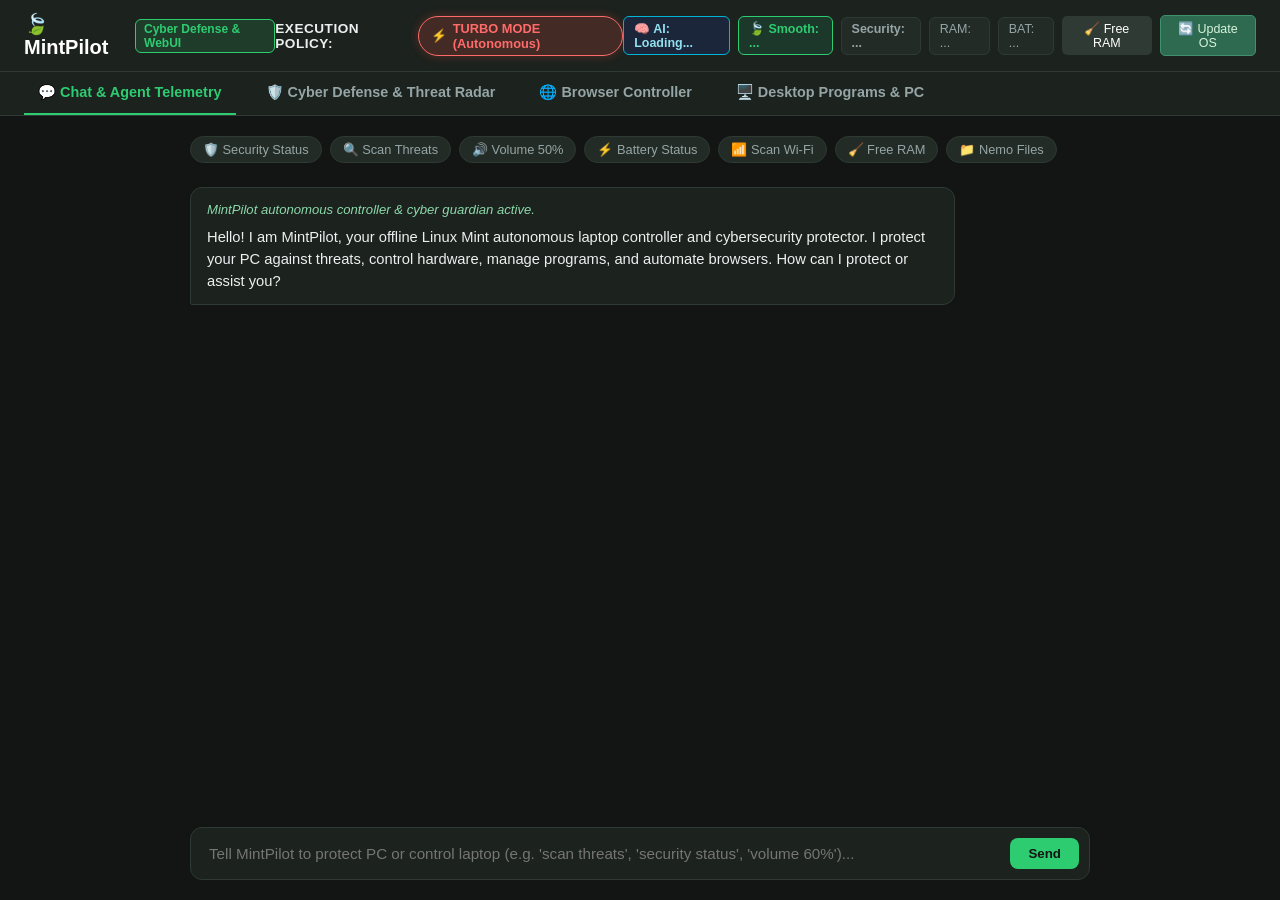
==== agent/webui/static/index.html @ db5b5892 "🤖 Auto-Sync: Antigravity Conversation & Mint Agent OS [2026-10-26 20:52:42]" ====
<!DOCTYPE html>
<html lang="en">
<head>
  <meta charset="UTF-8">
  <meta name="viewport" content="width=device-width, initial-scale=1.0">
  <title>MintPilot — Inbuilt Offline Open WebUI & Cyber Defense</title>
  <style>
    :root {
      --bg: #121513;
      --card-bg: #1c221e;
      --panel-bg: #232b26;
      --accent: #2ecc71;
      --accent-glow: rgba(46, 204, 113, 0.25);
      --danger: #e74c3c;
      --warning: #f39c12;
      --text: #ecf0f1;
      --text-muted: #95a5a6;
      --border: #2e3a33;
    }
    * { box-sizing: border-box; margin: 0; padding: 0; font-family: -apple-system, BlinkMacSystemFont, "Segoe UI", Roboto, Ubuntu, sans-serif; }
    body { background-color: var(--bg); color: var(--text); height: 100vh; display: flex; flex-direction: column; overflow: hidden; }

    /* Header */
    header {
      background: var(--card-bg);
      border-bottom: 1px solid var(--border);
      padding: 12px 24px;
      display: flex;
      justify-content: space-between;
      align-items: center;
      flex-shrink: 0;
    }
    .logo-box { display: flex; align-items: center; gap: 10px; }
    .logo-box h1 { font-size: 1.25rem; font-weight: 700; color: #fff; display: flex; align-items: center; gap: 8px; }
    .logo-badge { background: rgba(46, 204, 113, 0.15); color: var(--accent); padding: 2px 8px; border-radius: 6px; font-size: 0.75rem; border: 1px solid var(--accent); }

    /* Turbo Mode Toggle */
    .mode-toggle-box { display: flex; align-items: center; gap: 12px; }
    .switch-label { font-size: 0.85rem; font-weight: 600; text-transform: uppercase; letter-spacing: 0.5px; }
    .mode-pill {
      display: inline-flex; align-items: center; gap: 6px; padding: 4px 12px; border-radius: 20px;
      font-size: 0.8rem; font-weight: bold; cursor: pointer; transition: all 0.25s ease; user-select: none;
    }
    .mode-pill.turbo { background: rgba(231, 76, 60, 0.2); color: #ff6b6b; border: 1px solid #ff6b6b; box-shadow: 0 0 10px rgba(231, 76, 60, 0.3); }
    .mode-pill.safe { background: rgba(243, 156, 18, 0.2); color: #f1c40f; border: 1px solid #f1c40f; }

    .telemetry-badges { display: flex; gap: 8px; align-items: center; }
    .badge { background: var(--panel-bg); padding: 4px 10px; border-radius: 6px; font-size: 0.78rem; border: 1px solid var(--border); color: var(--text-muted); }
    .badge.security { font-weight: bold; }

    /* Navigation Tabs */
    .tabs-nav {
      background: var(--card-bg);
      border-bottom: 1px solid var(--border);
      display: flex;
      padding: 0 24px;
      gap: 16px;
      flex-shrink: 0;
    }
    .tab-btn {
      background: none; border: none; color: var(--text-muted); padding: 12px 14px;
      font-size: 0.9rem; font-weight: 600; cursor: pointer; border-bottom: 2px solid transparent;
      transition: all 0.2s; display: flex; align-items: center; gap: 6px;
    }
    .tab-btn:hover { color: #fff; }
    .tab-btn.active { color: var(--accent); border-bottom-color: var(--accent); }

    /* Main Content Area */
    main { flex: 1; overflow-y: auto; display: flex; flex-direction: column; position: relative; }
    .tab-pane { display: none; height: 100%; flex-direction: column; padding: 20px 24px; overflow-y: auto; }
    .tab-pane.active { display: flex; }

    /* Chat Tab */
    .chat-container { flex: 1; display: flex; flex-direction: column; max-width: 900px; margin: 0 auto; width: 100%; height: 100%; }
    .chat-history { flex: 1; overflow-y: auto; padding: 12px 0; display: flex; flex-direction: column; gap: 14px; }
    .message { max-width: 85%; padding: 12px 16px; border-radius: 12px; line-height: 1.5; font-size: 0.92rem; }
    .message.user { align-self: flex-end; background: #27ae60; color: #fff; border-bottom-right-radius: 2px; }
    .message.agent { align-self: flex-start; background: var(--card-bg); border: 1px solid var(--border); border-bottom-left-radius: 2px; }
    .message .thought { color: #8cd9aa; font-size: 0.82rem; margin-bottom: 6px; font-style: italic; }
    .message pre { background: rgba(0,0,0,0.3); padding: 8px 12px; border-radius: 6px; overflow-x: auto; margin-top: 8px; font-size: 0.8rem; border: 1px solid var(--border); }
    .meta-tag { font-size: 0.72rem; color: var(--text-muted); margin-top: 6px; display: block; }

    .quick-chips { display: flex; gap: 8px; flex-wrap: wrap; margin-bottom: 12px; }
    .chip { background: var(--panel-bg); border: 1px solid var(--border); color: var(--text-muted); padding: 5px 12px; border-radius: 16px; font-size: 0.8rem; cursor: pointer; transition: all 0.2s; }
    .chip:hover { border-color: var(--accent); color: #fff; background: rgba(46, 204, 113, 0.1); }

    .chat-input-bar { display: flex; gap: 10px; background: var(--card-bg); padding: 10px; border-radius: 12px; border: 1px solid var(--border); margin-top: auto; }
    .chat-input-bar input { flex: 1; background: transparent; border: none; outline: none; color: #fff; font-size: 0.95rem; padding: 4px 8px; }
    .chat-input-bar button { background: var(--accent); color: #121513; border: none; padding: 8px 18px; border-radius: 8px; font-weight: bold; cursor: pointer; transition: 0.2s; }

    /* Security Tab */
    .sec-score-card { background: var(--card-bg); border: 1px solid var(--border); border-radius: 12px; padding: 20px; display: flex; justify-content: space-between; align-items: center; margin-bottom: 20px; }
    .score-circle { width: 90px; height: 90px; border-radius: 50%; border: 6px solid var(--accent); display: flex; flex-direction: column; align-items: center; justify-content: center; font-weight: bold; font-size: 1.4rem; }
    .score-circle.low { border-color: var(--danger); color: var(--danger); }
    .score-circle.mid { border-color: var(--warning); color: var(--warning); }
    .threat-item { background: var(--panel-bg); border: 1px solid var(--border); border-left: 4px solid var(--warning); padding: 12px 16px; border-radius: 6px; margin-bottom: 10px; display: flex; justify-content: space-between; align-items: center; }
    .threat-item.critical { border-left-color: var(--danger); }
    .badge-sev { font-size: 0.72rem; padding: 2px 6px; border-radius: 4px; font-weight: bold; text-transform: uppercase; }
    .badge-sev.high { background: rgba(231, 76, 60, 0.2); color: #e74c3c; }
    .badge-sev.crit { background: rgba(192, 57, 43, 0.3); color: #ff4757; }

    /* Browser & Programs Grid */
    .grid-2 { display: grid; grid-template-columns: 1fr 1fr; gap: 20px; }
    .panel { background: var(--card-bg); border: 1px solid var(--border); border-radius: 12px; padding: 18px; }
    .panel h2 { font-size: 1.05rem; font-weight: 600; margin-bottom: 14px; display: flex; justify-content: space-between; align-items: center; }

    .app-grid { display: grid; grid-template-columns: repeat(auto-fill, minmax(130px, 1fr)); gap: 10px; }
    .app-card { background: var(--panel-bg); border: 1px solid var(--border); padding: 14px 10px; border-radius: 8px; text-align: center; cursor: pointer; transition: 0.2s; }
    .app-card:hover { border-color: var(--accent); transform: translateY(-2px); }
    .app-card .icon { font-size: 1.6rem; margin-bottom: 6px; }
    .app-card .title { font-size: 0.82rem; font-weight: 600; }

    .window-item { background: var(--panel-bg); border: 1px solid var(--border); padding: 10px 14px; border-radius: 8px; display: flex; justify-content: space-between; align-items: center; margin-bottom: 8px; }
    .btn-sm { background: var(--border); color: #fff; border: none; padding: 5px 12px; border-radius: 5px; font-size: 0.78rem; cursor: pointer; }
    .btn-sm:hover { background: var(--accent); color: #000; }
    .btn-danger { background: var(--danger); color: #fff; border: none; padding: 6px 14px; border-radius: 6px; font-size: 0.8rem; font-weight: bold; cursor: pointer; }
    .btn-approve { background: var(--accent); color: #000; border: none; padding: 6px 14px; border-radius: 6px; font-weight: bold; cursor: pointer; }

    /* Permission Modal */
    .modal-overlay { position: fixed; top: 0; left: 0; right: 0; bottom: 0; background: rgba(0,0,0,0.75); display: none; align-items: center; justify-content: center; z-index: 1000; }
    .modal { background: var(--card-bg); border: 2px solid var(--warning); border-radius: 12px; width: 480px; padding: 22px; box-shadow: 0 10px 30px rgba(0,0,0,0.5); }
    .modal h3 { color: var(--warning); font-size: 1.15rem; margin-bottom: 10px; display: flex; align-items: center; gap: 8px; }
    .modal-actions { display: flex; justify-content: flex-end; gap: 12px; margin-top: 18px; }
    .btn-deny { background: var(--danger); color: #fff; border: none; padding: 8px 16px; border-radius: 6px; font-weight: bold; cursor: pointer; }
  </style>
</head>
<body>

  <!-- Top Header -->
  <header>
    <div class="logo-box">
      <h1>🍃 MintPilot <span class="logo-badge">Cyber Defense & WebUI</span></h1>
    </div>

    <!-- Antigravity Turbo Mode Toggle Switch -->
    <div class="mode-toggle-box">
      <span class="switch-label">Execution Policy:</span>
      <div id="modePill" class="mode-pill turbo" onclick="toggleMode()">
        <span id="modeIcon">⚡</span>
        <span id="modeText">TURBO MODE (Autonomous)</span>
      </div>
    </div>

    <!-- Live Telemetry & Security Badges -->
    <div class="telemetry-badges">
      <div class="badge" id="aiModelBadge" style="cursor:pointer; background:#1b263b; border:1px solid #00b4d8; color:#90e0ef; font-weight:600;" onclick="openModelModal()">🧠 AI: Loading...</div>
      <div class="badge" id="smoothnessBadge" style="cursor:pointer; background:#1b382b; border:1px solid #2ecc71; color:#2ecc71; font-weight:600;" onclick="openSmoothnessModal()">🍃 Smooth: ...</div>
      <div class="badge security" id="secScoreBadge">Security: ...</div>
      <div class="badge" id="ramBadge">RAM: ...</div>
      <div class="badge" id="batBadge">BAT: ...</div>
      <button class="btn-sm" onclick="cleanMemory()">🧹 Free RAM</button>
      <button class="btn-sm" style="background:#2d6a4f; color:#d8f3dc; border:1px solid #40916c;" onclick="openUpdateModal()">🔄 Update OS</button>
    </div>
  </header>

  <!-- Navigation Tabs -->
  <nav class="tabs-nav">
    <button class="tab-btn active" onclick="switchTab('chat')">💬 Chat & Agent Telemetry</button>
    <button class="tab-btn" onclick="switchTab('security')">🛡️ Cyber Defense & Threat Radar</button>
    <button class="tab-btn" onclick="switchTab('browser')">🌐 Browser Controller</button>
    <button class="tab-btn" onclick="switchTab('programs')">🖥️ Desktop Programs & PC</button>
  </nav>

  <!-- Main Viewports -->
  <main>
    <!-- TAB 1: Chat & Agent Telemetry -->
    <section id="chatTab" class="tab-pane active">
      <div class="chat-container">
        <!-- Quick Action Chips -->
        <div class="quick-chips">
          <div class="chip" onclick="quickSend('security status')">🛡️ Security Status</div>
          <div class="chip" onclick="quickSend('scan threats')">🔍 Scan Threats</div>
          <div class="chip" onclick="quickSend('volume 50%')">🔊 Volume 50%</div>
          <div class="chip" onclick="quickSend('battery')">⚡ Battery Status</div>
          <div class="chip" onclick="quickSend('scan wifi')">📶 Scan Wi-Fi</div>
          <div class="chip" onclick="quickSend('clean memory')">🧹 Free RAM</div>
          <div class="chip" onclick="quickSend('open nemo')">📁 Nemo Files</div>
        </div>

        <!-- Chat History -->
        <div class="chat-history" id="chatHistory">
          <div class="message agent">
            <div class="thought">MintPilot autonomous controller & cyber guardian active.</div>
            Hello! I am MintPilot, your offline Linux Mint autonomous laptop controller and cybersecurity protector. 
            I protect your PC against threats, control hardware, manage programs, and automate browsers. How can I protect or assist you?
          </div>
        </div>

        <!-- Input Bar -->
        <div class="chat-input-bar">
          <input type="text" id="chatInput" placeholder="Tell MintPilot to protect PC or control laptop (e.g. 'scan threats', 'security status', 'volume 60%')..." onkeydown="if(event.key==='Enter') sendMessage()">
          <button onclick="sendMessage()">Send</button>
        </div>
      </div>
    </section>

    <!-- TAB 2: Cyber Defense & Threat Radar -->
    <section id="securityTab" class="tab-pane">
      <div class="sec-score-card">
        <div>
          <h2 style="font-size:1.3rem; margin-bottom:6px;">🛡️ PC Cybersecurity Posture</h2>
          <p id="secGradeDesc" style="color:#aaa; font-size:0.9rem;">Evaluating real-time system hardening, firewall state, and port exposures...</p>
          <div style="display:flex; gap:10px; margin-top:14px; flex-wrap:wrap;">
            <button class="btn-approve" onclick="runThreatScan()">🔍 Deep Threat Scan</button>
            <button class="btn-sm" style="background:#8e44ad; color:#fff;" onclick="counterThreats()">⚔️ Active Counter-Defense</button>
            <button class="btn-sm" style="background:#2980b9; color:#fff;" onclick="deployDecoys()">🪤 Deploy Canary Decoys</button>
            <button class="btn-sm" style="background:#d35400; color:#fff;" onclick="rollbackSnapshot()">⏮️ Autonomous Rollback</button>
            <button class="btn-danger" onclick="triggerLockdown()">🚨 Emergency PC Lockdown</button>
            <button class="btn-sm" onclick="quickSend('harden firewall')">🔥 Enable Firewall (UFW)</button>
          </div>
        </div>
        <div class="score-circle" id="secScoreCircle">
          <span id="scoreVal">--</span>
          <span style="font-size:0.7rem; color:#aaa;">/100</span>
        </div>
      </div>

      <div class="grid-2">
        <!-- Live Threat Feed -->
        <div class="panel">
          <h2>⚠️ Threat Radar & Detected Anomalies <button class="btn-sm" onclick="loadSecurityData()">🔄</button></h2>
          <div id="threatFeed" style="max-height: 280px; overflow-y: auto;">
            Scanning for network exposures and rogue processes...
          </div>
        </div>

        <!-- Self-Defense & Integrity -->
        <div class="panel">
          <h2>🔒 Agent Self-Defense & Anti-Tamper</h2>
          <div style="background:var(--panel-bg); padding:14px; border-radius:8px; border:1px solid var(--border); font-size:0.85rem; line-height:1.6;">
            <div><strong>Cryptographic Tripwire:</strong> <span style="color:#2ecc71;">✓ SHA-256 Baseline Verified</span></div>
            <div><strong>Protected Targets:</strong> /opt/mint-agent, configs, systemd</div>
            <div><strong>Privilege Esc. Sentry:</strong> Sudoers & Polkit rules protected</div>
            <div><strong>Firewall Status:</strong> <span id="fwStatusText" style="color:#f39c12;">Checking...</span></div>
          </div>
          <div style="margin-top:14px;">
            <h3 style="font-size:0.9rem; margin-bottom:8px;">Defensive Recommendations:</h3>
            <ul id="secRecommendations" style="font-size:0.82rem; color:#ccc; padding-left:18px;">
              <li>Run 'mint-agent --lockdown' to enforce strict inbound drop rules</li>
            </ul>
          </div>
        </div>
      </div>

      <!-- Active Counter-Defense & Self-Countering Safety Circuit Breaker -->
      <div class="grid-2" style="margin-top: 18px;">
        <div class="panel">
          <h2>⚔️ Active Threat Counter-Measures & Honeypots</h2>
          <div style="background:var(--panel-bg); padding:14px; border-radius:8px; border:1px solid var(--border); font-size:0.85rem; line-height:1.6;">
            <div><strong>Socket Disruption:</strong> <span style="color:#2ecc71;">✓ Hostile Sockets Severed (ss -K / TCP RST)</span></div>
            <div><strong>Canary Honeytokens:</strong> <span id="decoyStatusText" style="color:#2ecc71;">Active (3 fake credentials monitored)</span></div>
            <div><strong>Intrusion Reaction:</strong> Auto-lockdown triggered upon unauthorized decoy read</div>
          </div>
        </div>

        <div class="panel">
          <h2>🛑 Safety Circuit Breaker (Agent Self-Countering)</h2>
          <div style="background:var(--panel-bg); padding:14px; border-radius:8px; border:1px solid var(--border); font-size:0.85rem; line-height:1.6;">
            <div><strong>Governor State:</strong> <span id="circuitStateText" style="color:#2ecc71;">✓ NORMAL (GOVERNING)</span></div>
            <div><strong>Runaway Prevention:</strong> Auto-trips if >12 consecutive actions or 4 loop repetitions</div>
            <div><strong>Pre-Action Snapshots:</strong> <span id="snapCountText">0 available</span> for autonomous rollback</div>
          </div>
        </div>
      </div>
    </section>

    <!-- TAB 3: Browser Controller -->
    <section id="browserTab" class="tab-pane">
      <div class="panel" style="margin-bottom: 18px;">
        <h2>🌐 Browser Navigation & Automation</h2>
        <div style="display: flex; gap: 10px; margin-bottom: 14px;">
          <input type="text" id="browserUrlInput" placeholder="Enter URL (e.g. https://linuxmint.com) or search query..." style="flex:1; background: var(--panel-bg); border: 1px solid var(--border); color:#fff; padding: 10px 14px; border-radius: 8px;">
          <button class="btn-approve" onclick="browseUrl()">Navigate / Open</button>
          <button class="btn-sm" onclick="fetchPageContent()">Extract Page Text</button>
        </div>
        <div style="display: flex; gap: 10px;">
          <button class="btn-sm" onclick="quickSend('new tab')">➕ New Tab</button>
          <button class="btn-sm" onclick="quickSend('close tab')">✖ Close Tab</button>
          <button class="btn-sm" onclick="quickSend('scroll down')">⬇ Scroll Down</button>
          <button class="btn-sm" onclick="quickSend('scroll up')">⬆ Scroll Up</button>
        </div>
      </div>
      <div class="panel" style="flex: 1;">
        <h2>📄 Extracted Web Content / Inspector</h2>
        <pre id="browserOutput" style="height: 320px; overflow-y: auto; background: var(--panel-bg); padding: 14px; border-radius: 8px; border: 1px solid var(--border); font-size: 0.85rem;">Ready to navigate. Enter a URL or click 'Extract Page Text'.</pre>
      </div>
    </section>

    <!-- TAB 4: Desktop Programs & PC Access -->
    <section id="programsTab" class="tab-pane">
      <div class="grid-2">
        <div class="panel">
          <h2>🚀 Application Launcher</h2>
          <div class="app-grid">
            <div class="app-card" onclick="quickSend('open nemo')"><div class="icon">📁</div><div class="title">Nemo Files</div></div>
            <div class="app-card" onclick="quickSend('launch terminal')"><div class="icon">💻</div><div class="title">Terminal</div></div>
            <div class="app-card" onclick="quickSend('launch firefox')"><div class="icon">🦊</div><div class="title">Firefox</div></div>
            <div class="app-card" onclick="quickSend('launch libreoffice')"><div class="icon">📝</div><div class="title">LibreOffice</div></div>
            <div class="app-card" onclick="quickSend('launch vlc')"><div class="icon">🎬</div><div class="title">VLC Media</div></div>
            <div class="app-card" onclick="quickSend('launch calculator')"><div class="icon">🔢</div><div class="title">Calculator</div></div>
          </div>
        </div>

        <div class="panel">
          <h2>🪟 Active Desktop Windows <button class="btn-sm" onclick="refreshStatus()">🔄</button></h2>
          <div id="windowsList" style="max-height: 250px; overflow-y: auto;">
            Loading active windows...
          </div>
        </div>
      </div>
    </section>
  </main>

  <!-- Safe Mode Permission Modal -->
  <div class="modal-overlay" id="permModal">
    <div class="modal">
      <h3>⚠️ Safe Mode Permission Required</h3>
      <p style="margin-bottom: 12px; font-size: 0.9rem; color: #ccc;">MintPilot is requesting permission to execute the following sensitive action:</p>
      <pre id="modalActionDetails" style="background: rgba(0,0,0,0.4); padding: 10px; border-radius: 6px; font-size: 0.82rem; margin-bottom: 12px;"></pre>
      <div class="modal-actions">
        <button class="btn-deny" onclick="resolvePermission(false)">✗ Deny</button>
        <button class="btn-approve" onclick="resolvePermission(true)">✓ Approve & Run</button>
      </div>
    </div>
  </div>

  <!-- AI Model Switcher Modal (Offline & Online) -->
  <div class="modal-overlay" id="modelModal" style="display:none;">
    <div class="modal" style="width: 580px; max-height: 85vh; display: flex; flex-direction: column;">
      <h3 style="color:#00b4d8;">🧠 Customize & Switch AI Model</h3>
      <p style="font-size:0.83rem; color:#aaa; margin-bottom:12px;">Choose between offline local SLMs (zero internet, private) or online frontier cloud models.</p>
      
      <div style="display:flex; gap:8px; margin-bottom:12px;">
        <button id="tabOfflineBtn" class="btn-sm" style="background:#0077b6; color:#fff;" onclick="switchModelTab('offline')">🟢 Offline Local SLM</button>
        <button id="tabOnlineBtn" class="btn-sm" style="background:#222; color:#aaa;" onclick="switchModelTab('online')">🌐 Online Cloud LLM</button>
      </div>

      <!-- Offline List -->
      <div id="offlineModelSection" style="flex:1; overflow-y:auto; max-height: 280px; margin-bottom:12px;">
        <div id="offlineModelsList" style="display:flex; flex-direction:column; gap:8px;">
          <!-- Dynamically populated -->
        </div>
        <div style="margin-top:10px; font-size:0.8rem; color:#888;">
          <label>Custom Local GGUF Path:</label>
          <input type="text" id="customGgufInput" placeholder="/home/alpesh/models/my-model.gguf" style="width:100%; background:var(--panel-bg); border:1px solid var(--border); color:#fff; padding:6px; border-radius:6px; margin-top:4px;">
        </div>
      </div>

      <!-- Online List -->
      <div id="onlineModelSection" style="display:none; flex:1; overflow-y:auto; max-height: 280px; margin-bottom:12px;">
        <div id="onlineModelsList" style="display:flex; flex-direction:column; gap:8px;">
          <!-- Dynamically populated -->
        </div>
        <div style="margin-top:10px; font-size:0.8rem; color:#888;">
          <label id="apiKeyLabel">API Key:</label>
          <input type="password" id="apiKeyInput" placeholder="Enter API key for selected provider..." style="width:100%; background:var(--panel-bg); border:1px solid var(--border); color:#fff; padding:6px; border-radius:6px; margin-top:4px;">
        </div>
      </div>

      <div class="modal-actions">
        <button class="btn-sm" style="background:#444;" onclick="closeModelModal()">Cancel</button>
        <button class="btn-approve" onclick="saveModelSelection()">✓ Activate Model</button>
      </div>
    </div>
  </div>

  <!-- OS Upgrade & Updater Modal -->
  <div class="modal-overlay" id="updateModal" style="display:none;">
    <div class="modal" style="width: 520px;">
      <h3 style="color:#2ecc71;">🔄 MintPilot Agent OS Updater</h3>
      <p style="font-size:0.85rem; color:#aaa; margin-bottom:12px;">Check and apply upstream improvements from GitHub to your Linux Mint installation.</p>
      
      <div id="updateStatusBox" style="background:var(--panel-bg); padding:14px; border-radius:8px; border:1px solid var(--border); font-size:0.85rem; line-height:1.6; margin-bottom:14px;">
        Checking for updates...
      </div>

      <div class="modal-actions">
        <button class="btn-sm" style="background:#444;" onclick="closeUpdateModal()">Close</button>
        <button id="applyUpdateBtn" class="btn-approve" style="background:#2ecc71; color:#000;" onclick="performOSUpdate()">🔄 Run In-Place Upgrade</button>
      </div>
    </div>
  </div>

  <!-- Linux Mint Butter-Smooth Performance & Hardware Optimizer Modal -->
  <div class="modal-overlay" id="smoothnessModal" style="display:none;">
    <div class="modal" style="width: 580px; max-height: 85vh; display: flex; flex-direction: column;">
      <h3 style="color:#2ecc71;">🍃 Linux Mint Butter-Smooth Performance Governor</h3>
      <p style="font-size:0.83rem; color:#aaa; margin-bottom:12px;">Enforces 2GB-4GB hardware compliance, kernel swappiness tuning, and low-impact agent scheduling.</p>

      <div id="smoothnessAuditBox" style="background:var(--panel-bg); padding:14px; border-radius:8px; border:1px solid var(--border); font-size:0.85rem; line-height:1.7; overflow-y:auto; flex:1;">
        Auditing Linux Mint hardware metrics and kernel parameters...
      </div>

      <div class="modal-actions" style="margin-top:14px;">
        <button class="btn-sm" style="background:#444;" onclick="closeSmoothnessModal()">Close</button>
        <button class="btn-approve" onclick="applyKernelSmoothness()">⚡ Apply Kernel Smoothness Tuning (swappiness=10)</button>
      </div>
    </div>
  </div>

  <script>
    let currentMode = "turbo";
    let activePendingActionId = null;

    function switchTab(tabId) {
      document.querySelectorAll('.tab-btn').forEach(b => b.classList.remove('active'));
      document.querySelectorAll('.tab-pane').forEach(p => p.classList.remove('active'));
      if(tabId === 'chat') { document.querySelectorAll('.tab-btn')[0].classList.add('active'); document.getElementById('chatTab').classList.add('active'); }
      if(tabId === 'security') { document.querySelectorAll('.tab-btn')[1].classList.add('active'); document.getElementById('securityTab').classList.add('active'); loadSecurityData(); }
      if(tabId === 'browser') { document.querySelectorAll('.tab-btn')[2].classList.add('active'); document.getElementById('browserTab').classList.add('active'); }
      if(tabId === 'programs') { document.querySelectorAll('.tab-btn')[3].classList.add('active'); document.getElementById('programsTab').classList.add('active'); }
    }

    async function toggleMode() {
      const nextMode = currentMode === "turbo" ? "safe" : "turbo";
      const res = await fetch('/api/mode', {
        method: 'POST',
        headers: {'Content-Type': 'application/json'},
        body: JSON.stringify({ mode: nextMode })
      });
      const data = await res.json();
      updateModeUI(data.mode);
    }

    function updateModeUI(mode) {
      currentMode = mode;
      const pill = document.getElementById('modePill');
      const icon = document.getElementById('modeIcon');
      const text = document.getElementById('modeText');

      if (mode === 'turbo') {
        pill.className = 'mode-pill turbo';
        icon.innerText = '⚡';
        text.innerText = 'TURBO MODE (Autonomous)';
      } else {
        pill.className = 'mode-pill safe';
        icon.innerText = '🛡️';
        text.innerText = 'SAFE MODE (Requires Permission)';
      }
    }

    async function sendMessage() {
      const input = document.getElementById('chatInput');
      const text = input.value.trim();
      if (!text) return;

      appendMessage(text, 'user');
      input.value = '';

      try {
        const res = await fetch('/api/chat', {
          method: 'POST',
          headers: {'Content-Type': 'application/json'},
          body: JSON.stringify({ prompt: text })
        });
        const data = await res.json();

        if (data.permission && !data.permission.allowed) {
          showPermissionModal(data.permission);
          appendMessage(`🛡️ Safe Mode: Action requires approval. Modal opened.`, 'agent', data.thought);
          return;
        }

        let outputStr = data.thought || 'Executed.';
        if (data.result) {
          outputStr += '\n\n' + JSON.stringify(data.result, null, 2);
        }
        appendMessage(outputStr, 'agent', data.thought, data.latency_ms);
        refreshStatus();
      } catch(err) {
        appendMessage(`Error: ${err}`, 'agent');
      }
    }

    function quickSend(cmd) {
      document.getElementById('chatInput').value = cmd;
      sendMessage();
    }

    function appendMessage(text, sender, thought = null, latency = null) {
      const history = document.getElementById('chatHistory');
      const msg = document.createElement('div');
      msg.className = `message ${sender}`;

      let html = '';
      if (thought && sender === 'agent') {
        html += `<div class="thought">🧠 ${thought}</div>`;
      }
      if (text.includes('\n\n{')) {
        const parts = text.split('\n\n{');
        html += `<div>${parts[0]}</div><pre>{${parts[1]}</pre>`;
      } else {
        html += `<div>${text}</div>`;
      }
      if (latency) {
        html += `<span class="meta-tag">⚡ Latency: ${latency}ms | Mode: ${currentMode.toUpperCase()}</span>`;
      }
      msg.innerHTML = html;
      history.appendChild(msg);
      history.scrollTop = history.scrollHeight;
    }

    // Security Guardian Functions
    async function loadSecurityData() {
      try {
        const res = await fetch('/api/security');
        const data = await res.json();

        // Score Circle
        const score = data.security_score;
        document.getElementById('scoreVal').innerText = score;
        const circle = document.getElementById('secScoreCircle');
        circle.className = 'score-circle ' + (score < 50 ? 'low' : (score < 80 ? 'mid' : ''));
        document.getElementById('secScoreBadge').innerText = `🛡️ Security: ${score}/100`;

        document.getElementById('secGradeDesc').innerText = `Hardening Grade: ${data.grade}. Threat level: ${data.threat_summary?.threat_level || 'UNKNOWN'}.`;
        document.getElementById('fwStatusText').innerText = data.firewall_active ? '✓ ACTIVE (Strict)' : '✗ INACTIVE (Risk)';
        document.getElementById('fwStatusText').style.color = data.firewall_active ? '#2ecc71' : '#e74c3c';

        // Threat Feed
        const feed = document.getElementById('threatFeed');
        const threats = data.threat_summary?.threats || [];
        if (threats.length === 0) {
          feed.innerHTML = '<div style="color:#2ecc71; padding:12px;">✓ Zero active threats detected. System is secure.</div>';
        } else {
          feed.innerHTML = threats.map(t => `
            <div class="threat-item ${t.severity === 'CRITICAL' ? 'critical' : ''}">
              <div>
                <span class="badge-sev ${t.severity.toLowerCase()}">${t.severity}</span>
                <strong style="margin-left:6px; font-size:0.85rem;">${t.title}</strong>
                <p style="font-size:0.75rem; color:#aaa; margin-top:3px;">${t.details}</p>
              </div>
              <div>
                ${t.port ? `<button class="btn-sm" onclick="quickSend('block port ${t.port}')">Close</button>` : ''}
              </div>
            </div>
          `).join('');
        }

        // Recommendations
        const recList = document.getElementById('secRecommendations');
        if (data.recommendations) {
          recList.innerHTML = data.recommendations.map(r => `<li>${r}</li>`).join('');
        }

        // Circuit Breaker Telemetry
        if (data.circuit_breaker) {
          const cb = data.circuit_breaker;
          const cbEl = document.getElementById('circuitStateText');
          if (cbEl) {
            cbEl.innerText = cb.circuit_tripped ? `⚠️ TRIPPED (${cb.trip_reason})` : '✓ NORMAL (GOVERNING)';
            cbEl.style.color = cb.circuit_tripped ? '#e74c3c' : '#2ecc71';
          }
          const snapEl = document.getElementById('snapCountText');
          if (snapEl) snapEl.innerText = `${cb.available_snapshots || 0} available`;
        }
      } catch(e) {}
    }

    async function runThreatScan() {
      const res = await fetch('/api/scan_threats', { method: 'POST' });
      const data = await res.json();
      alert(`Threat Scan Complete! Total threats: ${data.total_threats}. Remediated: ${data.remediated_count}`);
      loadSecurityData();
    }

    async function counterThreats() {
      const res = await fetch('/api/counter_threats', { method: 'POST' });
      const data = await res.json();
      alert(`⚔️ Active Counter-Defense Executed!\nThreats Countered: ${data.countered_count}\nMode: ${data.mode_executed}`);
      loadSecurityData();
    }

    async function deployDecoys() {
      const res = await fetch('/api/deploy_decoys', { method: 'POST' });
      const data = await res.json();
      alert(`🪤 Canary Decoys: ${data.message}\nDecoys Monitored: ${data.decoys_count}`);
      loadSecurityData();
    }

    async function rollbackSnapshot() {
      if(!confirm("Revert system and agent state to last pre-action snapshot?")) return;
      const res = await fetch('/api/rollback', { method: 'POST' });
      const data = await res.json();
      alert(data.status === 'success' ? `⏮️ ${data.message}` : `⚠️ ${data.error || data.message || 'Rollback failed'}`);
      loadSecurityData();
    }

    async function triggerLockdown() {
      if(!confirm("Activate Emergency Lockdown? This will strictly block all incoming network connections via UFW.")) return;
      const res = await fetch('/api/lockdown', { method: 'POST' });
      const data = await res.json();
      alert(`🚨 ${data.message}`);
      loadSecurityData();
    }

    // Refresh Telemetry & Status
    async function refreshStatus() {
      try {
        const res = await fetch('/api/status');
        const data = await res.json();
        updateModeUI(data.mode);

        if (data.memory) {
          document.getElementById('ramBadge').innerText = `RAM: ${data.memory.usage_percent}% (${data.memory.available_mb}MB avail)`;
        }
        if (data.battery) {
          document.getElementById('batBadge').innerText = `BAT: ${data.battery.percentage || 'AC'}`;
        }
        if (data.security) {
          document.getElementById('secScoreBadge').innerText = `🛡️ Security: ${data.security.security_score}/100`;
        }
        if (data.smoothness) {
          const s = data.smoothness;
          const badge = document.getElementById('smoothnessBadge');
          if (badge) {
            badge.innerText = `🍃 Smooth: ${s.score}% (${s.grade.split(' ')[0]})`;
            badge.title = `Linux Mint Smoothness: ${s.grade} | Agent RAM: ${s.agent_footprint?.agent_rss_mb}MB`;
          }
        }
        if (data.active_model) {
          const am = data.active_model;
          const badge = document.getElementById('aiModelBadge');
          if (badge) {
            badge.innerText = `🧠 AI: ${am.name.split(' ')[0]} [${am.provider.toUpperCase()}]`;
            badge.title = `Active Model: ${am.name} (${am.provider})`;
          }
        }

        const winList = document.getElementById('windowsList');
        if (data.windows && data.windows.length > 0) {
          winList.innerHTML = data.windows.map(w => `
            <div class="window-item">
              <span style="font-size:0.83rem; font-weight:600;">${w.title || 'Untitled Window'}</span>
              <button class="btn-sm" onclick="quickSend('focus window ${w.title.replace(/'/g, "")}')">Focus</button>
            </div>
          `).join('');
        }
      } catch(e) {}
    }

    // ==================== AI MODEL SWITCHER LOGIC ====================
    let cachedModelsData = null;
    let selectedModelId = null;

    async function openModelModal() {
      document.getElementById('modelModal').style.display = 'flex';
      try {
        const res = await fetch('/api/models');
        cachedModelsData = await res.json();
        renderModelsList(cachedModelsData);
      } catch(e) {}
    }

    function closeModelModal() {
      document.getElementById('modelModal').style.display = 'none';
    }

    function switchModelTab(tab) {
      if (tab === 'offline') {
        document.getElementById('offlineModelSection').style.display = 'block';
        document.getElementById('onlineModelSection').style.display = 'none';
        document.getElementById('tabOfflineBtn').style.background = '#0077b6';
        document.getElementById('tabOfflineBtn').style.color = '#fff';
        document.getElementById('tabOnlineBtn').style.background = '#222';
        document.getElementById('tabOnlineBtn').style.color = '#aaa';
      } else {
        document.getElementById('offlineModelSection').style.display = 'none';
        document.getElementById('onlineModelSection').style.display = 'block';
        document.getElementById('tabOnlineBtn').style.background = '#0077b6';
        document.getElementById('tabOnlineBtn').style.color = '#fff';
        document.getElementById('tabOfflineBtn').style.background = '#222';
        document.getElementById('tabOfflineBtn').style.color = '#aaa';
      }
    }

    function renderModelsList(data) {
      selectedModelId = data.active_model.id;

      // Render Offline
      const offDiv = document.getElementById('offlineModelsList');
      offDiv.innerHTML = data.offline_models.map(m => `
        <label style="background:var(--panel-bg); border:1px solid ${m.is_active ? 'var(--accent)' : 'var(--border)'}; padding:10px; border-radius:8px; display:flex; gap:10px; align-items:flex-start; cursor:pointer;">
          <input type="radio" name="aiModelChoice" value="${m.id}" data-provider="offline" ${m.is_active ? 'checked' : ''} onchange="selectedModelId='${m.id}'" style="margin-top:3px;">
          <div style="flex:1;">
            <div style="font-weight:600; font-size:0.85rem; color:#fff;">${m.name} ${m.is_active ? '<span style="color:#2ecc71; font-size:0.75rem;">(CURRENT)</span>' : ''}</div>
            <div style="font-size:0.75rem; color:#aaa; margin-top:2px;">${m.description} | RAM: <span style="color:#3498db;">${m.ram_required_mb}MB</span></div>
          </div>
        </label>
      `).join('');

      // Render Online
      const onDiv = document.getElementById('onlineModelsList');
      onDiv.innerHTML = data.online_models.map(m => `
        <label style="background:var(--panel-bg); border:1px solid ${m.is_active ? 'var(--accent)' : 'var(--border)'}; padding:10px; border-radius:8px; display:flex; gap:10px; align-items:flex-start; cursor:pointer;">
          <input type="radio" name="aiModelChoice" value="${m.id}" data-provider="${m.provider}" ${m.is_active ? 'checked' : ''} onchange="selectedModelId='${m.id}'" style="margin-top:3px;">
          <div style="flex:1;">
            <div style="font-weight:600; font-size:0.85rem; color:#fff;">${m.name} ${m.is_active ? '<span style="color:#2ecc71; font-size:0.75rem;">(CURRENT)</span>' : ''}</div>
            <div style="font-size:0.75rem; color:#aaa; margin-top:2px;">${m.description} | Speed: <span style="color:#2ecc71;">${m.speed}</span></div>
          </div>
        </label>
      `).join('');
    }

    async function saveModelSelection() {
      const checked = document.querySelector('input[name="aiModelChoice"]:checked');
      if (!checked) return closeModelModal();

      const modelId = checked.value;
      const provider = checked.getAttribute('data-provider');
      const apiKey = document.getElementById('apiKeyInput').value.trim();
      const customGguf = document.getElementById('customGgufInput').value.trim();

      const res = await fetch('/api/set_model', {
        method: 'POST',
        headers: {'Content-Type': 'application/json'},
        body: JSON.stringify({
          model: modelId,
          provider: provider,
          api_key: apiKey || undefined,
          custom_url: undefined
        })
      });
      const data = await res.json();
      alert(`✓ ${data.message || 'AI model updated successfully.'}`);
      closeModelModal();
      refreshStatus();
    }

    // ==================== OS UPDATER LOGIC ====================
    async function openUpdateModal() {
      document.getElementById('updateModal').style.display = 'flex';
      const box = document.getElementById('updateStatusBox');
      box.innerHTML = 'Connecting to upstream GitHub repository (thakoralpesh3/mint-agent-os)...';
      try {
        const res = await fetch('/api/check_update');
        const data = await res.json();
        if (data.update_available) {
          box.innerHTML = `
            <div style="color:#f39c12; font-weight:bold; font-size:0.95rem;">🚀 New Update Available!</div>
            <p style="margin-top:6px;">${data.message}</p>
            <div style="font-size:0.78rem; color:#aaa; margin-top:4px;">Local: ${data.local_commit} → Remote: ${data.remote_commit}</div>
          `;
          document.getElementById('applyUpdateBtn').style.display = 'inline-block';
        } else {
          box.innerHTML = `
            <div style="color:#2ecc71; font-weight:bold; font-size:0.95rem;">✓ MintPilot Agent OS is Up to Date</div>
            <p style="margin-top:6px;">${data.message || 'Running latest upstream commit.'}</p>
            <div style="font-size:0.78rem; color:#aaa; margin-top:4px;">Current Commit: ${data.local_commit || 'HEAD'}</div>
          `;
          document.getElementById('applyUpdateBtn').style.display = 'none';
        }
      } catch(e) {
        box.innerHTML = `<span style="color:#e74c3c;">Failed to check updates: ${e.message}</span>`;
      }
    }

    function closeUpdateModal() {
      document.getElementById('updateModal').style.display = 'none';
    }

    async function performOSUpdate() {
      const btn = document.getElementById('applyUpdateBtn');
      btn.innerText = 'Upgrading...';
      btn.disabled = true;
      try {
        const res = await fetch('/api/update_os', { method: 'POST' });
        const data = await res.json();
        if (data.status === 'success') {
          alert(`🎉 ${data.message}\nCommit: ${data.current_commit}`);
          closeUpdateModal();
        } else {
          alert(`❌ Upgrade error: ${data.error || 'Failed'}`);
        }
      } catch(e) {
        alert(`❌ Network or server error during upgrade: ${e.message}`);
      }
      btn.innerText = '🔄 Run In-Place Upgrade';
      btn.disabled = false;
    }

    async function cleanMemory() {
      const res = await fetch('/api/clean_memory', { method: 'POST' });
      const data = await res.json();
      alert(`Memory Cleaned! Available RAM: ${data.current_available_mb} MB`);
      refreshStatus();
    }

    // Permission Modal
    function showPermissionModal(perm) {
      activePendingActionId = perm.pending_id;
      document.getElementById('modalActionDetails').innerText = JSON.stringify(perm.action, null, 2);
      document.getElementById('permModal').style.display = 'flex';
    }

    async function resolvePermission(approved) {
      document.getElementById('permModal').style.display = 'none';
      if (!activePendingActionId) return;

      await fetch('/api/resolve_permission', {
        method: 'POST',
        headers: {'Content-Type': 'application/json'},
        body: JSON.stringify({ id: activePendingActionId, approved: approved })
      });
      appendMessage(approved ? "✓ Permission granted by user." : "✗ Permission denied by user.", "agent");
      activePendingActionId = null;
    }

    // Initial Load & Heartbeat
    refreshStatus();
    setInterval(refreshStatus, 8000);
  </script>
</body>
</html>
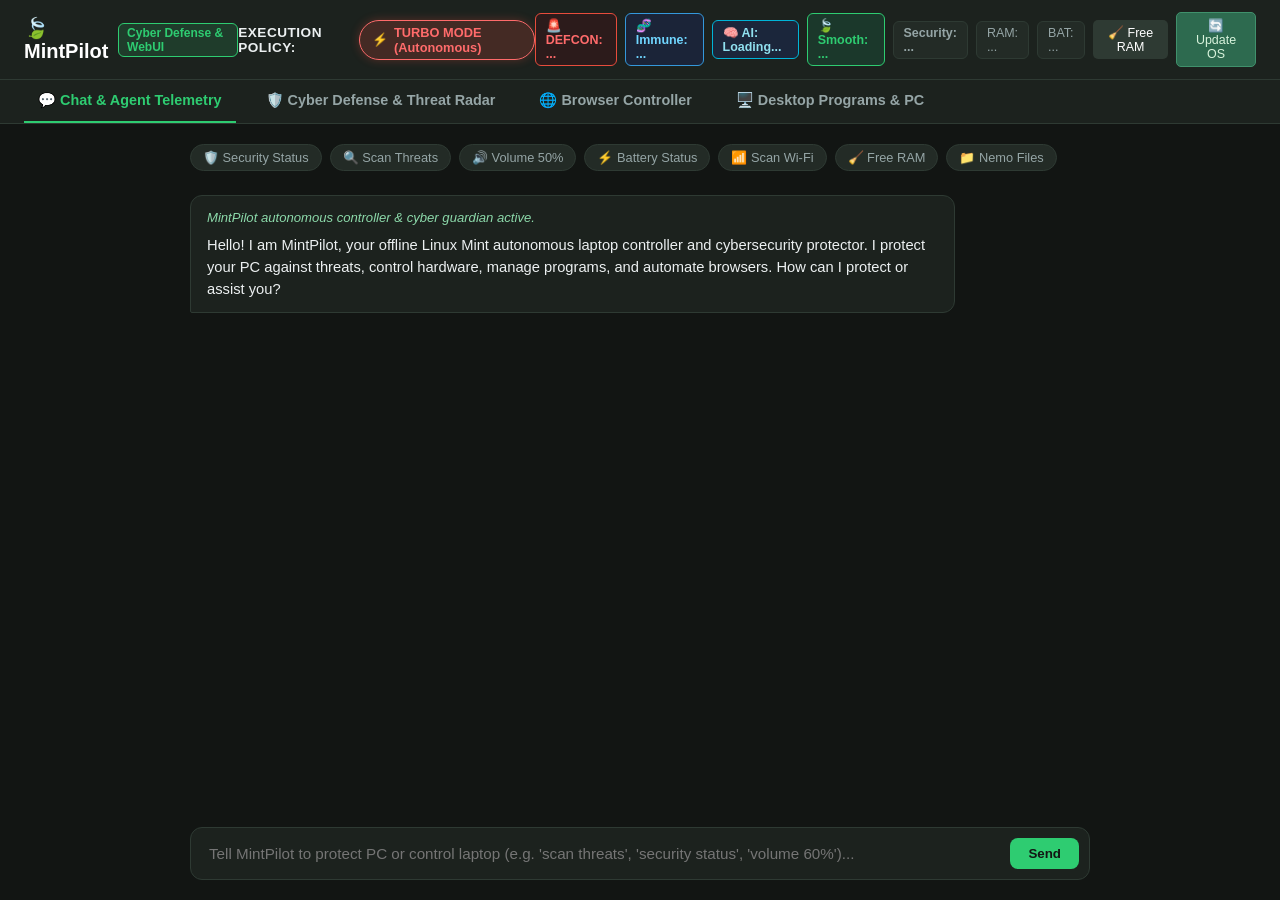
==== commit 4d7ab91d: "🤖 Auto-Sync: Antigravity Conversation & Mint Agent OS [2026-10-26 21:05:31]" ====
--- a/agent/webui/static/index.html
+++ b/agent/webui/static/index.html
@@ -143,6 +143,8 @@
 
     <!-- Live Telemetry & Security Badges -->
     <div class="telemetry-badges">
+      <div class="badge" id="defconBadge" style="cursor:pointer; background:#2c1b1b; border:1px solid #e74c3c; color:#ff6b6b; font-weight:bold;" onclick="switchTab('security')">🚨 DEFCON: ...</div>
+      <div class="badge" id="immuneBadge" style="cursor:pointer; background:#1b2438; border:1px solid #3498db; color:#70d6ff; font-weight:600;" onclick="switchTab('security')">🧬 Immune: ...</div>
       <div class="badge" id="aiModelBadge" style="cursor:pointer; background:#1b263b; border:1px solid #00b4d8; color:#90e0ef; font-weight:600;" onclick="openModelModal()">🧠 AI: Loading...</div>
       <div class="badge" id="smoothnessBadge" style="cursor:pointer; background:#1b382b; border:1px solid #2ecc71; color:#2ecc71; font-weight:600;" onclick="openSmoothnessModal()">🍃 Smooth: ...</div>
       <div class="badge security" id="secScoreBadge">Security: ...</div>
@@ -779,6 +781,56 @@
       btn.disabled = false;
     }
 
+    // ==================== LINUX MINT SMOOTHNESS MODAL LOGIC ====================
+    async function openSmoothnessModal() {
+      document.getElementById('smoothnessModal').style.display = 'flex';
+      const box = document.getElementById('smoothnessAuditBox');
+      box.innerHTML = 'Auditing Linux Mint hardware metrics and kernel parameters...';
+      try {
+        const res = await fetch('/api/smoothness');
+        const data = await res.json();
+        
+        let checksHtml = data.checks.map(c => `
+          <div style="display:flex; justify-content:space-between; padding:6px 0; border-bottom:1px solid rgba(255,255,255,0.06);">
+            <span><strong>${c.item}:</strong> <span style="color:#aaa;">${c.detail}</span></span>
+            <span style="font-weight:bold; color:${c.status === 'OPTIMAL' || c.status === 'PASS' ? '#2ecc71' : (c.status === 'WARN' ? '#f39c12' : '#e74c3c')}">${c.status}</span>
+          </div>
+        `).join('');
+
+        box.innerHTML = `
+          <div style="display:flex; justify-content:space-between; align-items:center; margin-bottom:12px; background:rgba(46,204,113,0.1); border:1px solid #2ecc71; padding:10px 14px; border-radius:8px;">
+            <div>
+              <div style="font-size:1.1rem; font-weight:bold; color:#2ecc71;">Rating: ${data.grade}</div>
+              <div style="font-size:0.78rem; color:#aaa;">Compatibility & Fluidity Score: ${data.score}/100</div>
+            </div>
+            <div style="text-align:right;">
+              <div style="font-size:0.82rem; color:#fff;">Agent Overhead: <strong style="color:#2ecc71;">${data.agent_footprint.agent_rss_mb} MB</strong></div>
+              <div style="font-size:0.75rem; color:#888;">${data.agent_footprint.overhead_percent_of_system}% of System RAM</div>
+            </div>
+          </div>
+          <div style="font-size:0.8rem; font-weight:600; color:#888; text-transform:uppercase; margin-bottom:6px;">Official Linux Mint Benchmark Metrics</div>
+          ${checksHtml}
+          <div style="margin-top:12px; font-size:0.8rem; color:#aaa; font-style:italic;">
+            💡 ${data.recommendation}
+          </div>
+        `;
+      } catch(e) {
+        box.innerHTML = `<span style="color:#e74c3c;">Failed to load smoothness metrics: ${e.message}</span>`;
+      }
+    }
+
+    function closeSmoothnessModal() {
+      document.getElementById('smoothnessModal').style.display = 'none';
+    }
+
+    async function applyKernelSmoothness() {
+      const res = await fetch('/api/optimize_smoothness', { method: 'POST' });
+      const data = await res.json();
+      alert(`⚡ ${data.message || 'Kernel tuned successfully'}\nSwappiness: ${data.swappiness}\nCache Pressure: ${data.vfs_cache_pressure}`);
+      openSmoothnessModal();
+      refreshStatus();
+    }
+
     async function cleanMemory() {
       const res = await fetch('/api/clean_memory', { method: 'POST' });
       const data = await res.json();
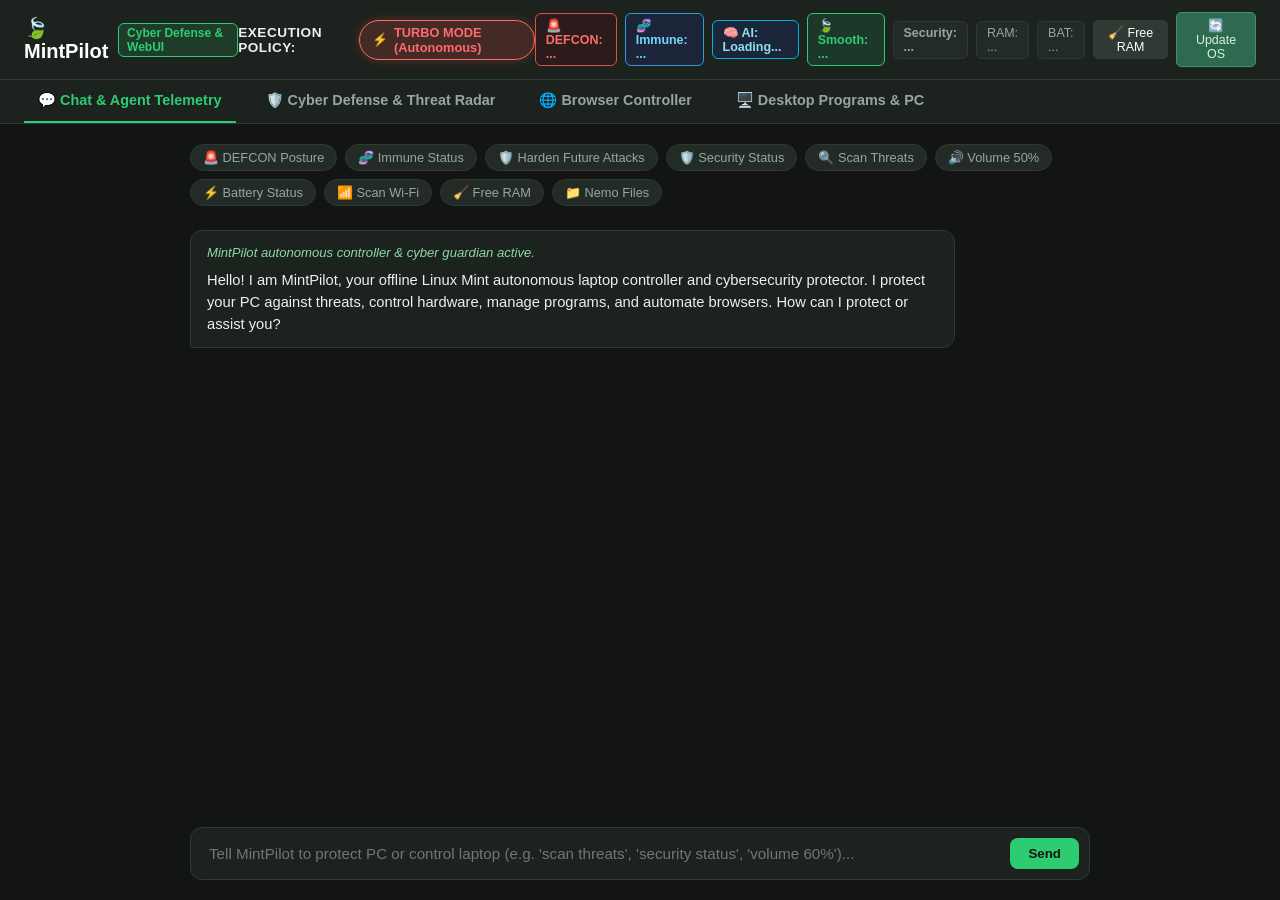
==== commit 2fa011ad: "🤖 Auto-Sync: Antigravity Conversation & Mint Agent OS [2026-10-26 21:06:00]" ====
--- a/agent/webui/static/index.html
+++ b/agent/webui/static/index.html
@@ -170,6 +170,9 @@
       <div class="chat-container">
         <!-- Quick Action Chips -->
         <div class="quick-chips">
+          <div class="chip" onclick="quickSend('defcon')">🚨 DEFCON Posture</div>
+          <div class="chip" onclick="quickSend('immune status')">🧬 Immune Status</div>
+          <div class="chip" onclick="quickSend('harden future')">🛡️ Harden Future Attacks</div>
           <div class="chip" onclick="quickSend('security status')">🛡️ Security Status</div>
           <div class="chip" onclick="quickSend('scan threats')">🔍 Scan Threats</div>
           <div class="chip" onclick="quickSend('volume 50%')">🔊 Volume 50%</div>
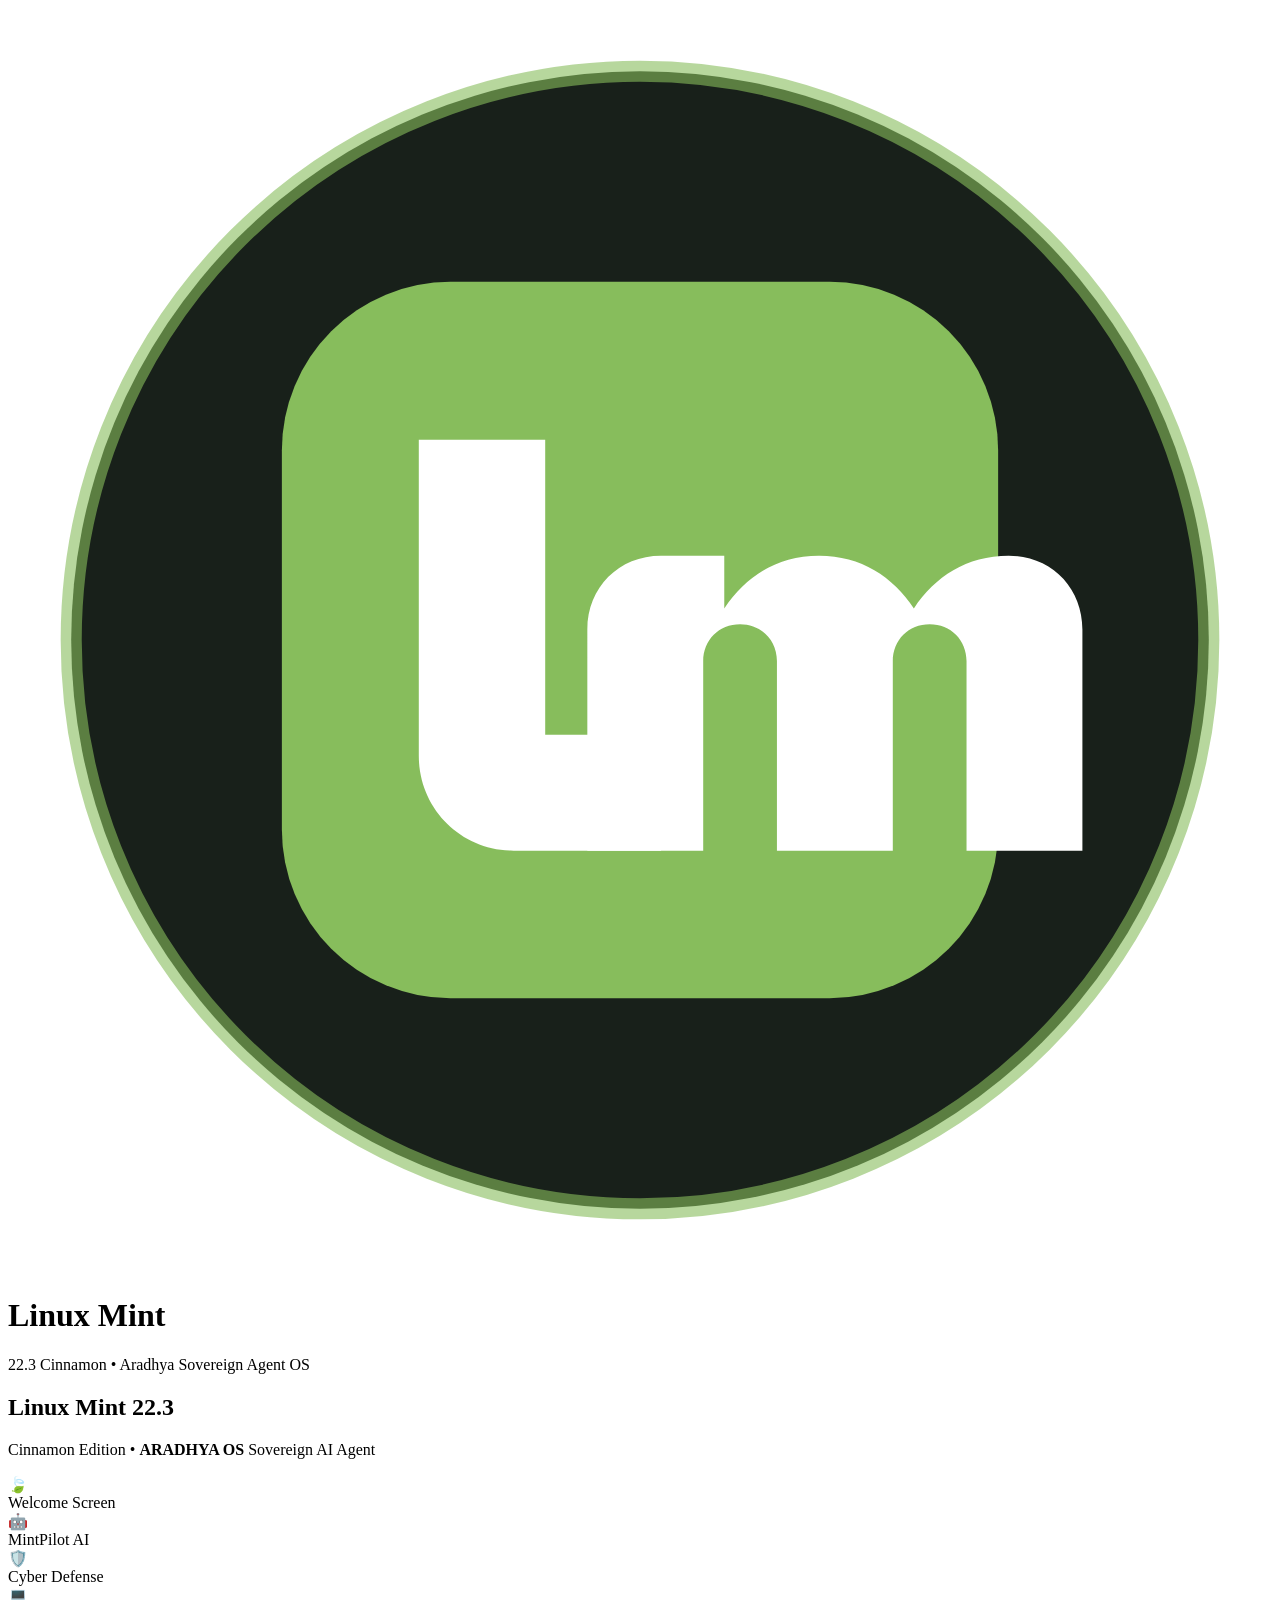
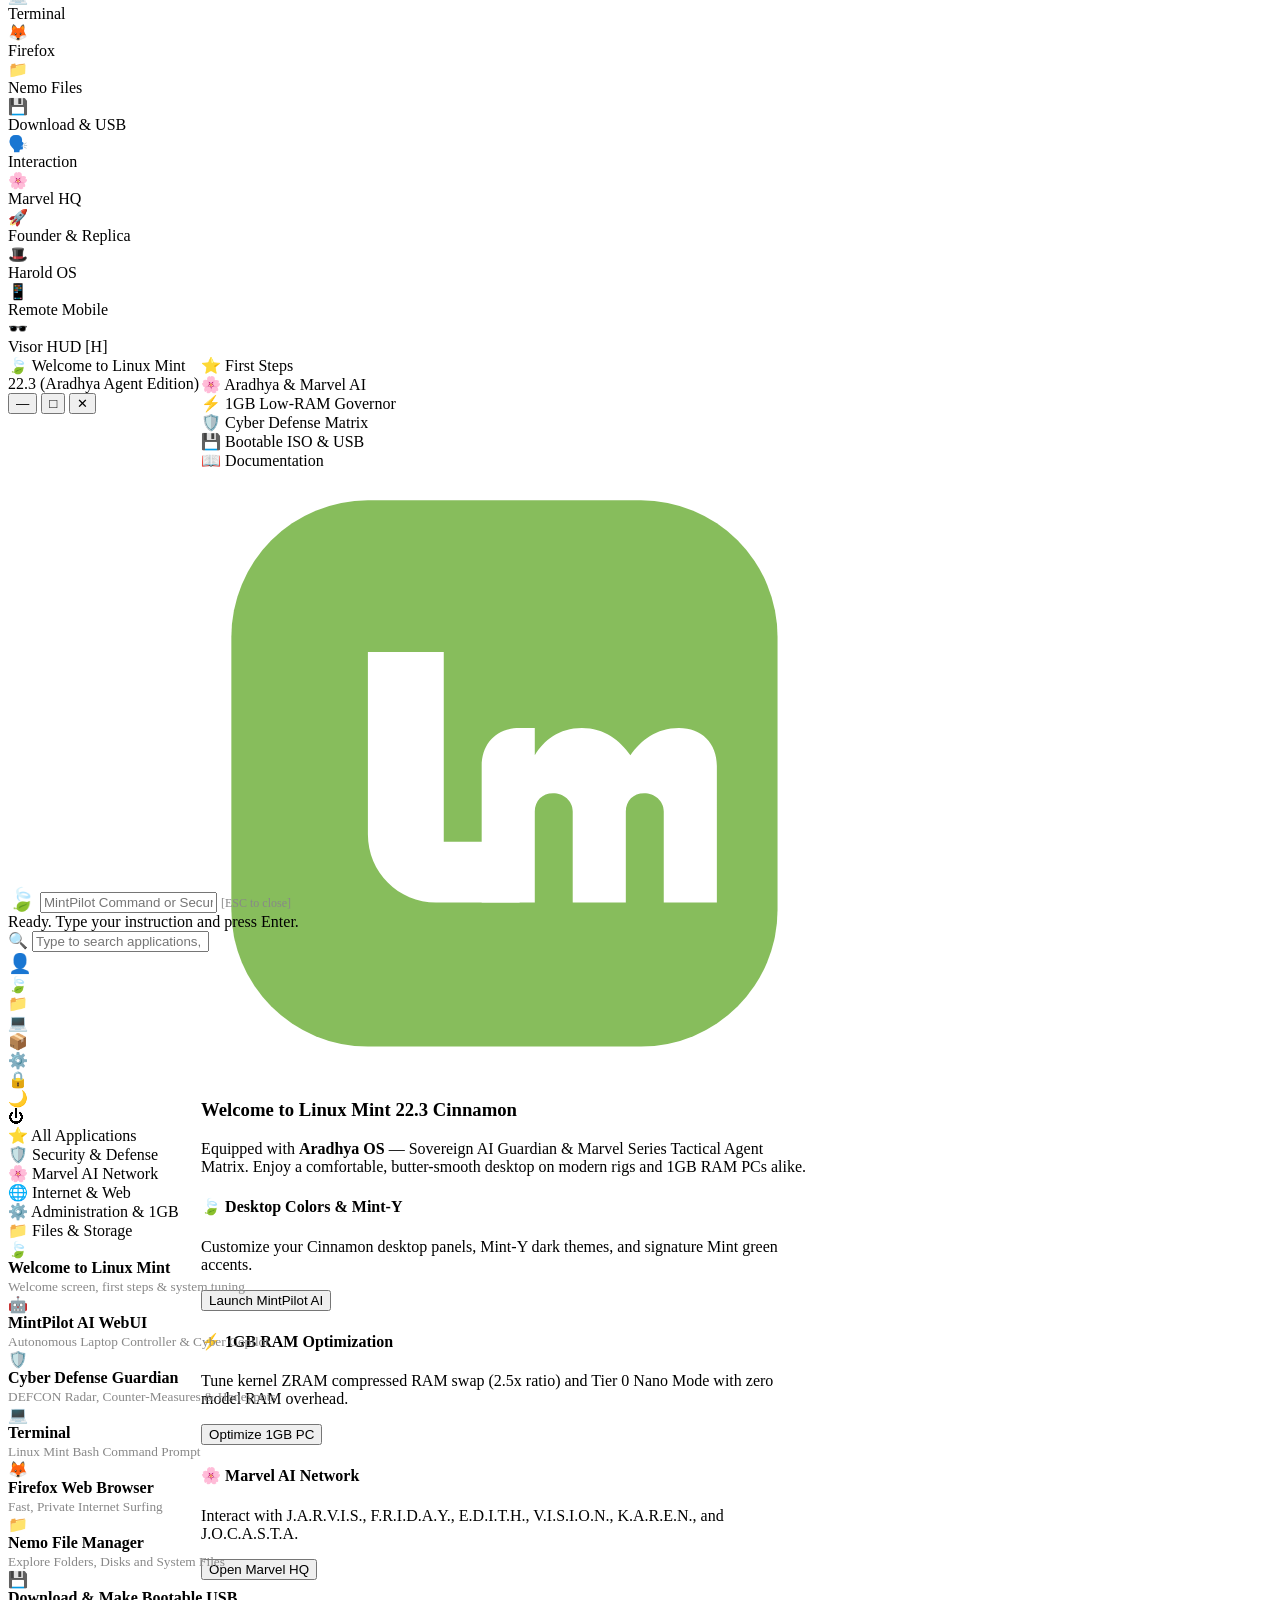
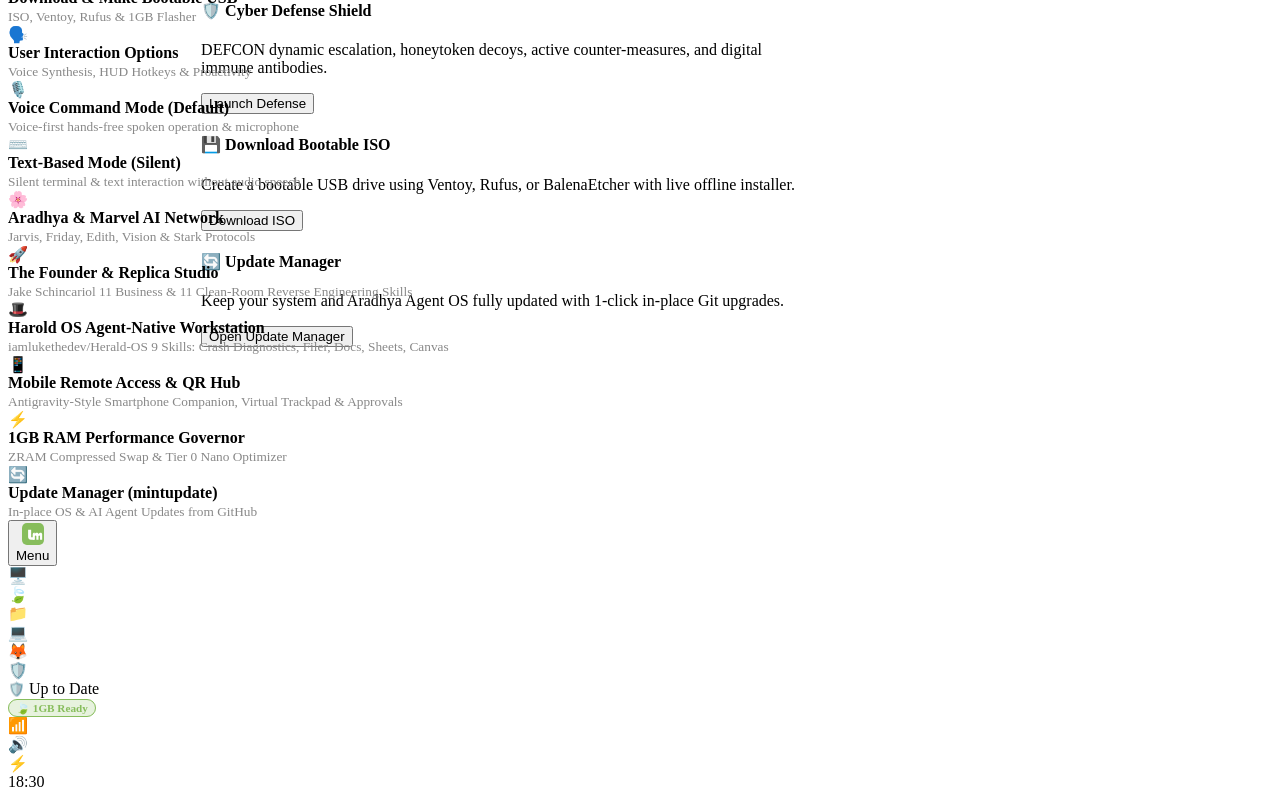
==== commit 127df0f9: "feat(modality): Make Voice-First commands the out-of-the-box default with instant text-based switche" ====
--- a/agent/webui/static/index.html
+++ b/agent/webui/static/index.html
@@ -3,867 +3,2287 @@
 <head>
   <meta charset="UTF-8">
   <meta name="viewport" content="width=device-width, initial-scale=1.0">
-  <title>MintPilot — Inbuilt Offline Open WebUI & Cyber Defense</title>
+  <title>Linux Mint AI Agent OS (MintPilot) — 24/7 Online Interactive Simulator</title>
+  <link rel="stylesheet" href="css/cinnamon.css">
   <style>
-    :root {
-      --bg: #121513;
-      --card-bg: #1c221e;
-      --panel-bg: #232b26;
-      --accent: #2ecc71;
-      --accent-glow: rgba(46, 204, 113, 0.25);
-      --danger: #e74c3c;
-      --warning: #f39c12;
-      --text: #ecf0f1;
-      --text-muted: #95a5a6;
-      --border: #2e3a33;
-    }
-    * { box-sizing: border-box; margin: 0; padding: 0; font-family: -apple-system, BlinkMacSystemFont, "Segoe UI", Roboto, Ubuntu, sans-serif; }
-    body { background-color: var(--bg); color: var(--text); height: 100vh; display: flex; flex-direction: column; overflow: hidden; }
-
-    /* Header */
-    header {
-      background: var(--card-bg);
-      border-bottom: 1px solid var(--border);
-      padding: 12px 24px;
-      display: flex;
-      justify-content: space-between;
-      align-items: center;
-      flex-shrink: 0;
-    }
-    .logo-box { display: flex; align-items: center; gap: 10px; }
-    .logo-box h1 { font-size: 1.25rem; font-weight: 700; color: #fff; display: flex; align-items: center; gap: 8px; }
-    .logo-badge { background: rgba(46, 204, 113, 0.15); color: var(--accent); padding: 2px 8px; border-radius: 6px; font-size: 0.75rem; border: 1px solid var(--accent); }
-
-    /* Turbo Mode Toggle */
-    .mode-toggle-box { display: flex; align-items: center; gap: 12px; }
-    .switch-label { font-size: 0.85rem; font-weight: 600; text-transform: uppercase; letter-spacing: 0.5px; }
-    .mode-pill {
-      display: inline-flex; align-items: center; gap: 6px; padding: 4px 12px; border-radius: 20px;
-      font-size: 0.8rem; font-weight: bold; cursor: pointer; transition: all 0.25s ease; user-select: none;
-    }
-    .mode-pill.turbo { background: rgba(231, 76, 60, 0.2); color: #ff6b6b; border: 1px solid #ff6b6b; box-shadow: 0 0 10px rgba(231, 76, 60, 0.3); }
-    .mode-pill.safe { background: rgba(243, 156, 18, 0.2); color: #f1c40f; border: 1px solid #f1c40f; }
-
-    .telemetry-badges { display: flex; gap: 8px; align-items: center; }
-    .badge { background: var(--panel-bg); padding: 4px 10px; border-radius: 6px; font-size: 0.78rem; border: 1px solid var(--border); color: var(--text-muted); }
-    .badge.security { font-weight: bold; }
-
-    /* Navigation Tabs */
-    .tabs-nav {
-      background: var(--card-bg);
-      border-bottom: 1px solid var(--border);
-      display: flex;
-      padding: 0 24px;
-      gap: 16px;
-      flex-shrink: 0;
-    }
-    .tab-btn {
-      background: none; border: none; color: var(--text-muted); padding: 12px 14px;
-      font-size: 0.9rem; font-weight: 600; cursor: pointer; border-bottom: 2px solid transparent;
-      transition: all 0.2s; display: flex; align-items: center; gap: 6px;
-    }
-    .tab-btn:hover { color: #fff; }
-    .tab-btn.active { color: var(--accent); border-bottom-color: var(--accent); }
-
-    /* Main Content Area */
-    main { flex: 1; overflow-y: auto; display: flex; flex-direction: column; position: relative; }
-    .tab-pane { display: none; height: 100%; flex-direction: column; padding: 20px 24px; overflow-y: auto; }
-    .tab-pane.active { display: flex; }
-
-    /* Chat Tab */
-    .chat-container { flex: 1; display: flex; flex-direction: column; max-width: 900px; margin: 0 auto; width: 100%; height: 100%; }
-    .chat-history { flex: 1; overflow-y: auto; padding: 12px 0; display: flex; flex-direction: column; gap: 14px; }
-    .message { max-width: 85%; padding: 12px 16px; border-radius: 12px; line-height: 1.5; font-size: 0.92rem; }
-    .message.user { align-self: flex-end; background: #27ae60; color: #fff; border-bottom-right-radius: 2px; }
-    .message.agent { align-self: flex-start; background: var(--card-bg); border: 1px solid var(--border); border-bottom-left-radius: 2px; }
-    .message .thought { color: #8cd9aa; font-size: 0.82rem; margin-bottom: 6px; font-style: italic; }
-    .message pre { background: rgba(0,0,0,0.3); padding: 8px 12px; border-radius: 6px; overflow-x: auto; margin-top: 8px; font-size: 0.8rem; border: 1px solid var(--border); }
-    .meta-tag { font-size: 0.72rem; color: var(--text-muted); margin-top: 6px; display: block; }
-
-    .quick-chips { display: flex; gap: 8px; flex-wrap: wrap; margin-bottom: 12px; }
-    .chip { background: var(--panel-bg); border: 1px solid var(--border); color: var(--text-muted); padding: 5px 12px; border-radius: 16px; font-size: 0.8rem; cursor: pointer; transition: all 0.2s; }
-    .chip:hover { border-color: var(--accent); color: #fff; background: rgba(46, 204, 113, 0.1); }
-
-    .chat-input-bar { display: flex; gap: 10px; background: var(--card-bg); padding: 10px; border-radius: 12px; border: 1px solid var(--border); margin-top: auto; }
-    .chat-input-bar input { flex: 1; background: transparent; border: none; outline: none; color: #fff; font-size: 0.95rem; padding: 4px 8px; }
-    .chat-input-bar button { background: var(--accent); color: #121513; border: none; padding: 8px 18px; border-radius: 8px; font-weight: bold; cursor: pointer; transition: 0.2s; }
-
-    /* Security Tab */
-    .sec-score-card { background: var(--card-bg); border: 1px solid var(--border); border-radius: 12px; padding: 20px; display: flex; justify-content: space-between; align-items: center; margin-bottom: 20px; }
-    .score-circle { width: 90px; height: 90px; border-radius: 50%; border: 6px solid var(--accent); display: flex; flex-direction: column; align-items: center; justify-content: center; font-weight: bold; font-size: 1.4rem; }
-    .score-circle.low { border-color: var(--danger); color: var(--danger); }
-    .score-circle.mid { border-color: var(--warning); color: var(--warning); }
-    .threat-item { background: var(--panel-bg); border: 1px solid var(--border); border-left: 4px solid var(--warning); padding: 12px 16px; border-radius: 6px; margin-bottom: 10px; display: flex; justify-content: space-between; align-items: center; }
-    .threat-item.critical { border-left-color: var(--danger); }
-    .badge-sev { font-size: 0.72rem; padding: 2px 6px; border-radius: 4px; font-weight: bold; text-transform: uppercase; }
-    .badge-sev.high { background: rgba(231, 76, 60, 0.2); color: #e74c3c; }
-    .badge-sev.crit { background: rgba(192, 57, 43, 0.3); color: #ff4757; }
-
-    /* Browser & Programs Grid */
-    .grid-2 { display: grid; grid-template-columns: 1fr 1fr; gap: 20px; }
-    .panel { background: var(--card-bg); border: 1px solid var(--border); border-radius: 12px; padding: 18px; }
-    .panel h2 { font-size: 1.05rem; font-weight: 600; margin-bottom: 14px; display: flex; justify-content: space-between; align-items: center; }
-
-    .app-grid { display: grid; grid-template-columns: repeat(auto-fill, minmax(130px, 1fr)); gap: 10px; }
-    .app-card { background: var(--panel-bg); border: 1px solid var(--border); padding: 14px 10px; border-radius: 8px; text-align: center; cursor: pointer; transition: 0.2s; }
-    .app-card:hover { border-color: var(--accent); transform: translateY(-2px); }
-    .app-card .icon { font-size: 1.6rem; margin-bottom: 6px; }
-    .app-card .title { font-size: 0.82rem; font-weight: 600; }
-
-    .window-item { background: var(--panel-bg); border: 1px solid var(--border); padding: 10px 14px; border-radius: 8px; display: flex; justify-content: space-between; align-items: center; margin-bottom: 8px; }
-    .btn-sm { background: var(--border); color: #fff; border: none; padding: 5px 12px; border-radius: 5px; font-size: 0.78rem; cursor: pointer; }
-    .btn-sm:hover { background: var(--accent); color: #000; }
-    .btn-danger { background: var(--danger); color: #fff; border: none; padding: 6px 14px; border-radius: 6px; font-size: 0.8rem; font-weight: bold; cursor: pointer; }
-    .btn-approve { background: var(--accent); color: #000; border: none; padding: 6px 14px; border-radius: 6px; font-weight: bold; cursor: pointer; }
-
-    /* Permission Modal */
-    .modal-overlay { position: fixed; top: 0; left: 0; right: 0; bottom: 0; background: rgba(0,0,0,0.75); display: none; align-items: center; justify-content: center; z-index: 1000; }
-    .modal { background: var(--card-bg); border: 2px solid var(--warning); border-radius: 12px; width: 480px; padding: 22px; box-shadow: 0 10px 30px rgba(0,0,0,0.5); }
-    .modal h3 { color: var(--warning); font-size: 1.15rem; margin-bottom: 10px; display: flex; align-items: center; gap: 8px; }
-    .modal-actions { display: flex; justify-content: flex-end; gap: 12px; margin-top: 18px; }
-    .btn-deny { background: var(--danger); color: #fff; border: none; padding: 8px 16px; border-radius: 6px; font-weight: bold; cursor: pointer; }
+    /* In-window mini styles for WebUI, Nemo, Browser, Security */
+    .webui-container { display: flex; flex-direction: column; height: 100%; background: #121513; }
+    .webui-header { background: #1c221e; border-bottom: 1px solid #2e3a33; padding: 10px 16px; display: flex; justify-content: space-between; align-items: center; }
+    .webui-history { flex: 1; overflow-y: auto; padding: 14px; display: flex; flex-direction: column; gap: 10px; }
+    .webui-msg { max-width: 80%; padding: 10px 14px; border-radius: 10px; font-size: 0.85rem; line-height: 1.45; }
+    .webui-msg.user { align-self: flex-end; background: #27ae60; color: #fff; border-bottom-right-radius: 2px; }
+    .webui-msg.agent { align-self: flex-start; background: #1c221e; border: 1px solid #2e3a33; border-bottom-left-radius: 2px; }
+    .webui-input-bar { display: flex; gap: 8px; background: #1c221e; padding: 10px; border-top: 1px solid #2e3a33; }
+    .webui-input-bar input { flex: 1; background: transparent; border: 1px solid #2e3a33; padding: 8px 12px; border-radius: 6px; color: #fff; outline: none; }
+    .webui-input-bar button { background: #2ecc71; color: #121513; border: none; padding: 8px 16px; border-radius: 6px; font-weight: bold; cursor: pointer; }
+
+    /* Nemo Browser */
+    .nemo-container { display: flex; height: 100%; background: #1a1c1e; }
+    .nemo-sidebar { width: 160px; background: #141618; border-right: 1px solid #282c30; padding: 12px 8px; font-size: 0.82rem; }
+    .nemo-item { padding: 6px 10px; border-radius: 4px; cursor: pointer; color: #ccc; margin-bottom: 2px; }
+    .nemo-item:hover, .nemo-item.active { background: rgba(135, 207, 62, 0.2); color: #87cf3e; }
+    .nemo-files { flex: 1; padding: 16px; display: grid; grid-template-columns: repeat(auto-fill, minmax(90px, 1fr)); gap: 12px; overflow-y: auto; }
+    .file-icon { text-align: center; cursor: pointer; padding: 8px 4px; border-radius: 6px; }
+    .file-icon:hover { background: rgba(255, 255, 255, 0.1); }
+    .file-icon .ico { font-size: 2rem; margin-bottom: 4px; }
+    .file-icon .name { font-size: 0.75rem; color: #fff; word-break: break-all; }
+
+    /* Browser Window */
+    .browser-bar { background: #23272a; padding: 8px 12px; border-bottom: 1px solid #33393d; display: flex; gap: 8px; align-items: center; }
+    .browser-bar input { flex: 1; background: #181b1d; border: 1px solid #33393d; border-radius: 20px; padding: 6px 14px; color: #fff; font-size: 0.85rem; outline: none; }
+
+    /* Security Window */
+    .sec-dash { padding: 18px; height: 100%; overflow-y: auto; background: #15181a; color: #fff; }
+    .sec-card { background: #1e2225; border: 1px solid #2d3338; border-radius: 8px; padding: 16px; margin-bottom: 16px; }
+    .btn-green { background: #2ecc71; color: #000; border: none; padding: 6px 12px; border-radius: 5px; font-weight: bold; cursor: pointer; }
+    .btn-red { background: #e74c3c; color: #fff; border: none; padding: 6px 12px; border-radius: 5px; font-weight: bold; cursor: pointer; }
+    /* Download & Bootable USB Hub Window */
+    .dl-hub { padding: 16px; height: 100%; overflow-y: auto; background: #131719; color: #fff; display: flex; flex-direction: column; gap: 14px; box-sizing: border-box; }
+    .dl-hero { background: linear-gradient(135deg, #1b263b 0%, #0d1b2a 100%); border: 1px solid #2b3d52; border-radius: 8px; padding: 14px 18px; display: flex; justify-content: space-between; align-items: center; flex-wrap: wrap; gap: 12px; }
+    .dl-badges { display: flex; gap: 8px; flex-wrap: wrap; margin-top: 6px; }
+    .dl-badge { background: rgba(0, 180, 216, 0.15); border: 1px solid #00b4d8; color: #90e0ef; padding: 2px 8px; border-radius: 12px; font-size: 0.72rem; font-weight: bold; }
+    .dl-nav { display: flex; gap: 6px; border-bottom: 1px solid #273036; padding-bottom: 8px; overflow-x: auto; }
+    .dl-tab-btn { background: #1a2024; color: #aaa; border: 1px solid #2a343b; border-radius: 6px; padding: 6px 12px; font-size: 0.78rem; cursor: pointer; white-space: nowrap; transition: 0.2s; }
+    .dl-tab-btn:hover { background: #232c32; color: #fff; }
+    .dl-tab-btn.active { background: #0077b6; color: #fff; border-color: #0096c7; font-weight: bold; }
+    .dl-tab-pane { display: none; flex-direction: column; gap: 12px; }
+    .dl-tab-pane.active { display: flex; }
+    .dl-card { background: #181d20; border: 1px solid #283138; border-radius: 8px; padding: 14px; }
+    .dl-card h4 { margin: 0 0 8px 0; font-size: 0.95rem; color: #90e0ef; display: flex; align-items: center; gap: 6px; }
+    .dl-btn-primary { background: #0096c7; color: #fff; padding: 9px 18px; border-radius: 6px; text-decoration: none; font-weight: bold; display: inline-flex; align-items: center; gap: 8px; font-size: 0.85rem; border: none; cursor: pointer; }
+    .dl-btn-primary:hover { background: #00b4d8; }
+    .dl-btn-secondary { background: #27323a; color: #fff; padding: 7px 14px; border-radius: 6px; text-decoration: none; font-size: 0.8rem; border: 1px solid #3d4c57; cursor: pointer; display: inline-flex; align-items: center; gap: 6px; }
+    .dl-btn-secondary:hover { background: #33424d; }
+    .dl-code-box { background: #0b0e10; border: 1px solid #21282e; border-radius: 6px; padding: 10px 12px; font-family: monospace; font-size: 0.82rem; color: #70d6ff; display: flex; justify-content: space-between; align-items: center; word-break: break-all; }
+    .dl-copy-btn { background: #232c32; border: 1px solid #3c4953; color: #fff; padding: 3px 8px; border-radius: 4px; font-size: 0.72rem; cursor: pointer; flex-shrink: 0; margin-left: 8px; }
+    .dl-copy-btn:hover { background: #34424c; }
+    .dl-table { width: 100%; border-collapse: collapse; font-size: 0.8rem; margin-top: 8px; }
+    .dl-table th, .dl-table td { border: 1px solid #27323a; padding: 8px 10px; text-align: left; }
+    .dl-table th { background: #1c2328; color: #90e0ef; }
+    .dl-table tr:nth-child(even) { background: #14181b; }
+    /* User Interaction Options Window */
+    .interact-hub { padding: 16px; height: 100%; overflow-y: auto; background: #131719; color: #fff; display: flex; flex-direction: column; gap: 14px; box-sizing: border-box; }
+    .interact-hero { background: linear-gradient(135deg, #2b1b38 0%, #171120 100%); border: 1px solid #4a2b66; border-radius: 8px; padding: 14px 18px; display: flex; justify-content: space-between; align-items: center; flex-wrap: wrap; gap: 12px; }
+    .interact-grid { display: grid; grid-template-columns: 1fr 1fr; gap: 14px; }
+    .interact-card { background: #181d20; border: 1px solid #283138; border-radius: 8px; padding: 14px; display: flex; flex-direction: column; gap: 10px; }
+    .interact-card h4 { margin: 0; font-size: 0.95rem; color: #d6a4e8; display: flex; align-items: center; gap: 6px; }
+    .option-pills { display: flex; gap: 6px; flex-wrap: wrap; }
+    .option-pill { background: #1a2024; color: #aaa; border: 1px solid #2a343b; border-radius: 6px; padding: 6px 12px; font-size: 0.78rem; cursor: pointer; transition: 0.2s; }
+    .option-pill:hover { background: #232c32; color: #fff; }
+    .option-pill.active { background: #8e44ad; color: #fff; border-color: #9b59b6; font-weight: bold; }
+    .desc-text { font-size: 0.8rem; color: #9aa0a6; line-height: 1.45; margin: 0; }
   </style>
 </head>
 <body>
 
-  <!-- Top Header -->
-  <header>
-    <div class="logo-box">
-      <h1>🍃 MintPilot <span class="logo-badge">Cyber Defense & WebUI</span></h1>
+  <!-- Desktop Canvas -->
+  <div id="desktop">
+
+    <!-- Authentic Centered Linux Mint Wallpaper Emblem -->
+    <div class="mint-desktop-center-logo">
+      <svg viewBox="0 0 240 240" fill="none" xmlns="http://www.w3.org/2000/svg">
+        <circle cx="120" cy="120" r="108" fill="#18201a" stroke="#87bd5c" stroke-width="4" stroke-opacity="0.6"/>
+        <rect x="52" y="52" width="136" height="136" rx="32" fill="#87bd5c"/>
+        <path d="M78 82 V142 C78 152 86 160 96 160 H124 V138 H102 V82 H78 Z" fill="#ffffff"/>
+        <path d="M124 104 C116 104 110 110 110 118 V160 H132 V124 C132 120 135 117 139 117 C143 117 146 120 146 124 V160 H168 V124 C168 120 171 117 175 117 C179 117 182 120 182 124 V160 H204 V118 C204 110 198 104 190 104 C182 104 176 108 172 114 C168 108 162 104 154 104 C146 104 140 108 136 114 V104 H124 Z" fill="#ffffff"/>
+      </svg>
+      <h1>Linux Mint</h1>
+      <p>22.3 Cinnamon • Aradhya Sovereign Agent OS</p>
     </div>
 
-    <!-- Antigravity Turbo Mode Toggle Switch -->
-    <div class="mode-toggle-box">
-      <span class="switch-label">Execution Policy:</span>
-      <div id="modePill" class="mode-pill turbo" onclick="toggleMode()">
-        <span id="modeIcon">⚡</span>
-        <span id="modeText">TURBO MODE (Autonomous)</span>
-      </div>
+    <!-- OS Watermark -->
+    <div class="os-watermark">
+      <h2>Linux Mint 22.3</h2>
+      <p>Cinnamon Edition • <strong>ARADHYA OS</strong> Sovereign AI Agent</p>
     </div>
 
-    <!-- Live Telemetry & Security Badges -->
-    <div class="telemetry-badges">
-      <div class="badge" id="defconBadge" style="cursor:pointer; background:#2c1b1b; border:1px solid #e74c3c; color:#ff6b6b; font-weight:bold;" onclick="switchTab('security')">🚨 DEFCON: ...</div>
-      <div class="badge" id="immuneBadge" style="cursor:pointer; background:#1b2438; border:1px solid #3498db; color:#70d6ff; font-weight:600;" onclick="switchTab('security')">🧬 Immune: ...</div>
-      <div class="badge" id="aiModelBadge" style="cursor:pointer; background:#1b263b; border:1px solid #00b4d8; color:#90e0ef; font-weight:600;" onclick="openModelModal()">🧠 AI: Loading...</div>
-      <div class="badge" id="smoothnessBadge" style="cursor:pointer; background:#1b382b; border:1px solid #2ecc71; color:#2ecc71; font-weight:600;" onclick="openSmoothnessModal()">🍃 Smooth: ...</div>
-      <div class="badge security" id="secScoreBadge">Security: ...</div>
-      <div class="badge" id="ramBadge">RAM: ...</div>
-      <div class="badge" id="batBadge">BAT: ...</div>
-      <button class="btn-sm" onclick="cleanMemory()">🧹 Free RAM</button>
-      <button class="btn-sm" style="background:#2d6a4f; color:#d8f3dc; border:1px solid #40916c;" onclick="openUpdateModal()">🔄 Update OS</button>
+    <!-- Desktop Icons Grid -->
+    <div class="desktop-icons">
+      <div class="desktop-icon" data-app="welcome">
+        <div class="icon-img">🍃</div>
+        <div class="icon-label">Welcome Screen</div>
+      </div>
+      <div class="desktop-icon" data-app="webui">
+        <div class="icon-img">🤖</div>
+        <div class="icon-label">MintPilot AI</div>
+      </div>
+      <div class="desktop-icon" data-app="security">
+        <div class="icon-img">🛡️</div>
+        <div class="icon-label">Cyber Defense</div>
+      </div>
+      <div class="desktop-icon" data-app="terminal">
+        <div class="icon-img">💻</div>
+        <div class="icon-label">Terminal</div>
+      </div>
+      <div class="desktop-icon" data-app="browser">
+        <div class="icon-img">🦊</div>
+        <div class="icon-label">Firefox</div>
+      </div>
+      <div class="desktop-icon" data-app="nemo">
+        <div class="icon-img">📁</div>
+        <div class="icon-label">Nemo Files</div>
+      </div>
+      <div class="desktop-icon" data-app="download">
+        <div class="icon-img">💾</div>
+        <div class="icon-label">Download & USB</div>
+      </div>
+      <div class="desktop-icon" data-app="interaction">
+        <div class="icon-img">🗣️</div>
+        <div class="icon-label">Interaction</div>
+      </div>
+      <div class="desktop-icon" data-app="marvel">
+        <div class="icon-img">🌸</div>
+        <div class="icon-label">Marvel HQ</div>
+      </div>
+      <div class="desktop-icon" data-app="founder-replica" title="The Founder & Replica Enterprise Suite">
+        <div class="icon-img">🚀</div>
+        <div class="icon-label">Founder & Replica</div>
+      </div>
+      <div class="desktop-icon" data-app="harold-os" title="Harold OS Agent-Native Workstation">
+        <div class="icon-img">🎩</div>
+        <div class="icon-label">Harold OS</div>
+      </div>
+      <div class="desktop-icon" data-app="remote-access" title="Mobile Remote Companion & QR Pairing Hub">
+        <div class="icon-img">📱</div>
+        <div class="icon-label">Remote Mobile</div>
+      </div>
+      <div class="desktop-icon" onclick="AgentSimulator.toggleStarkHUD()" title="Press 'H' to launch Iron Man Visor HUD">
+        <div class="icon-img">🕶️</div>
+        <div class="icon-label">Visor HUD [H]</div>
+      </div>
     </div>
-  </header>
-
-  <!-- Navigation Tabs -->
-  <nav class="tabs-nav">
-    <button class="tab-btn active" onclick="switchTab('chat')">💬 Chat & Agent Telemetry</button>
-    <button class="tab-btn" onclick="switchTab('security')">🛡️ Cyber Defense & Threat Radar</button>
-    <button class="tab-btn" onclick="switchTab('browser')">🌐 Browser Controller</button>
-    <button class="tab-btn" onclick="switchTab('programs')">🖥️ Desktop Programs & PC</button>
-  </nav>
-
-  <!-- Main Viewports -->
-  <main>
-    <!-- TAB 1: Chat & Agent Telemetry -->
-    <section id="chatTab" class="tab-pane active">
-      <div class="chat-container">
-        <!-- Quick Action Chips -->
-        <div class="quick-chips">
-          <div class="chip" onclick="quickSend('defcon')">🚨 DEFCON Posture</div>
-          <div class="chip" onclick="quickSend('immune status')">🧬 Immune Status</div>
-          <div class="chip" onclick="quickSend('harden future')">🛡️ Harden Future Attacks</div>
-          <div class="chip" onclick="quickSend('security status')">🛡️ Security Status</div>
-          <div class="chip" onclick="quickSend('scan threats')">🔍 Scan Threats</div>
-          <div class="chip" onclick="quickSend('volume 50%')">🔊 Volume 50%</div>
-          <div class="chip" onclick="quickSend('battery')">⚡ Battery Status</div>
-          <div class="chip" onclick="quickSend('scan wifi')">📶 Scan Wi-Fi</div>
-          <div class="chip" onclick="quickSend('clean memory')">🧹 Free RAM</div>
-          <div class="chip" onclick="quickSend('open nemo')">📁 Nemo Files</div>
-        </div>
-
-        <!-- Chat History -->
-        <div class="chat-history" id="chatHistory">
-          <div class="message agent">
-            <div class="thought">MintPilot autonomous controller & cyber guardian active.</div>
-            Hello! I am MintPilot, your offline Linux Mint autonomous laptop controller and cybersecurity protector. 
-            I protect your PC against threats, control hardware, manage programs, and automate browsers. How can I protect or assist you?
-          </div>
-        </div>
-
-        <!-- Input Bar -->
-        <div class="chat-input-bar">
-          <input type="text" id="chatInput" placeholder="Tell MintPilot to protect PC or control laptop (e.g. 'scan threats', 'security status', 'volume 60%')..." onkeydown="if(event.key==='Enter') sendMessage()">
-          <button onclick="sendMessage()">Send</button>
-        </div>
-      </div>
-    </section>
-
-    <!-- TAB 2: Cyber Defense & Threat Radar -->
-    <section id="securityTab" class="tab-pane">
-      <div class="sec-score-card">
-        <div>
-          <h2 style="font-size:1.3rem; margin-bottom:6px;">🛡️ PC Cybersecurity Posture</h2>
-          <p id="secGradeDesc" style="color:#aaa; font-size:0.9rem;">Evaluating real-time system hardening, firewall state, and port exposures...</p>
-          <div style="display:flex; gap:10px; margin-top:14px; flex-wrap:wrap;">
-            <button class="btn-approve" onclick="runThreatScan()">🔍 Deep Threat Scan</button>
-            <button class="btn-sm" style="background:#8e44ad; color:#fff;" onclick="counterThreats()">⚔️ Active Counter-Defense</button>
-            <button class="btn-sm" style="background:#2980b9; color:#fff;" onclick="deployDecoys()">🪤 Deploy Canary Decoys</button>
-            <button class="btn-sm" style="background:#d35400; color:#fff;" onclick="rollbackSnapshot()">⏮️ Autonomous Rollback</button>
-            <button class="btn-danger" onclick="triggerLockdown()">🚨 Emergency PC Lockdown</button>
-            <button class="btn-sm" onclick="quickSend('harden firewall')">🔥 Enable Firewall (UFW)</button>
-          </div>
-        </div>
-        <div class="score-circle" id="secScoreCircle">
-          <span id="scoreVal">--</span>
-          <span style="font-size:0.7rem; color:#aaa;">/100</span>
-        </div>
-      </div>
-
-      <div class="grid-2">
-        <!-- Live Threat Feed -->
-        <div class="panel">
-          <h2>⚠️ Threat Radar & Detected Anomalies <button class="btn-sm" onclick="loadSecurityData()">🔄</button></h2>
-          <div id="threatFeed" style="max-height: 280px; overflow-y: auto;">
-            Scanning for network exposures and rogue processes...
-          </div>
-        </div>
-
-        <!-- Self-Defense & Integrity -->
-        <div class="panel">
-          <h2>🔒 Agent Self-Defense & Anti-Tamper</h2>
-          <div style="background:var(--panel-bg); padding:14px; border-radius:8px; border:1px solid var(--border); font-size:0.85rem; line-height:1.6;">
-            <div><strong>Cryptographic Tripwire:</strong> <span style="color:#2ecc71;">✓ SHA-256 Baseline Verified</span></div>
-            <div><strong>Protected Targets:</strong> /opt/mint-agent, configs, systemd</div>
-            <div><strong>Privilege Esc. Sentry:</strong> Sudoers & Polkit rules protected</div>
-            <div><strong>Firewall Status:</strong> <span id="fwStatusText" style="color:#f39c12;">Checking...</span></div>
-          </div>
-          <div style="margin-top:14px;">
-            <h3 style="font-size:0.9rem; margin-bottom:8px;">Defensive Recommendations:</h3>
-            <ul id="secRecommendations" style="font-size:0.82rem; color:#ccc; padding-left:18px;">
-              <li>Run 'mint-agent --lockdown' to enforce strict inbound drop rules</li>
-            </ul>
-          </div>
-        </div>
-      </div>
-
-      <!-- Active Counter-Defense & Self-Countering Safety Circuit Breaker -->
-      <div class="grid-2" style="margin-top: 18px;">
-        <div class="panel">
-          <h2>⚔️ Active Threat Counter-Measures & Honeypots</h2>
-          <div style="background:var(--panel-bg); padding:14px; border-radius:8px; border:1px solid var(--border); font-size:0.85rem; line-height:1.6;">
-            <div><strong>Socket Disruption:</strong> <span style="color:#2ecc71;">✓ Hostile Sockets Severed (ss -K / TCP RST)</span></div>
-            <div><strong>Canary Honeytokens:</strong> <span id="decoyStatusText" style="color:#2ecc71;">Active (3 fake credentials monitored)</span></div>
-            <div><strong>Intrusion Reaction:</strong> Auto-lockdown triggered upon unauthorized decoy read</div>
-          </div>
-        </div>
-
-        <div class="panel">
-          <h2>🛑 Safety Circuit Breaker (Agent Self-Countering)</h2>
-          <div style="background:var(--panel-bg); padding:14px; border-radius:8px; border:1px solid var(--border); font-size:0.85rem; line-height:1.6;">
-            <div><strong>Governor State:</strong> <span id="circuitStateText" style="color:#2ecc71;">✓ NORMAL (GOVERNING)</span></div>
-            <div><strong>Runaway Prevention:</strong> Auto-trips if >12 consecutive actions or 4 loop repetitions</div>
-            <div><strong>Pre-Action Snapshots:</strong> <span id="snapCountText">0 available</span> for autonomous rollback</div>
-          </div>
-        </div>
-      </div>
-    </section>
-
-    <!-- TAB 3: Browser Controller -->
-    <section id="browserTab" class="tab-pane">
-      <div class="panel" style="margin-bottom: 18px;">
-        <h2>🌐 Browser Navigation & Automation</h2>
-        <div style="display: flex; gap: 10px; margin-bottom: 14px;">
-          <input type="text" id="browserUrlInput" placeholder="Enter URL (e.g. https://linuxmint.com) or search query..." style="flex:1; background: var(--panel-bg); border: 1px solid var(--border); color:#fff; padding: 10px 14px; border-radius: 8px;">
-          <button class="btn-approve" onclick="browseUrl()">Navigate / Open</button>
-          <button class="btn-sm" onclick="fetchPageContent()">Extract Page Text</button>
-        </div>
-        <div style="display: flex; gap: 10px;">
-          <button class="btn-sm" onclick="quickSend('new tab')">➕ New Tab</button>
-          <button class="btn-sm" onclick="quickSend('close tab')">✖ Close Tab</button>
-          <button class="btn-sm" onclick="quickSend('scroll down')">⬇ Scroll Down</button>
-          <button class="btn-sm" onclick="quickSend('scroll up')">⬆ Scroll Up</button>
-        </div>
-      </div>
-      <div class="panel" style="flex: 1;">
-        <h2>📄 Extracted Web Content / Inspector</h2>
-        <pre id="browserOutput" style="height: 320px; overflow-y: auto; background: var(--panel-bg); padding: 14px; border-radius: 8px; border: 1px solid var(--border); font-size: 0.85rem;">Ready to navigate. Enter a URL or click 'Extract Page Text'.</pre>
-      </div>
-    </section>
-
-    <!-- TAB 4: Desktop Programs & PC Access -->
-    <section id="programsTab" class="tab-pane">
-      <div class="grid-2">
-        <div class="panel">
-          <h2>🚀 Application Launcher</h2>
-          <div class="app-grid">
-            <div class="app-card" onclick="quickSend('open nemo')"><div class="icon">📁</div><div class="title">Nemo Files</div></div>
-            <div class="app-card" onclick="quickSend('launch terminal')"><div class="icon">💻</div><div class="title">Terminal</div></div>
-            <div class="app-card" onclick="quickSend('launch firefox')"><div class="icon">🦊</div><div class="title">Firefox</div></div>
-            <div class="app-card" onclick="quickSend('launch libreoffice')"><div class="icon">📝</div><div class="title">LibreOffice</div></div>
-            <div class="app-card" onclick="quickSend('launch vlc')"><div class="icon">🎬</div><div class="title">VLC Media</div></div>
-            <div class="app-card" onclick="quickSend('launch calculator')"><div class="icon">🔢</div><div class="title">Calculator</div></div>
-          </div>
-        </div>
-
-        <div class="panel">
-          <h2>🪟 Active Desktop Windows <button class="btn-sm" onclick="refreshStatus()">🔄</button></h2>
-          <div id="windowsList" style="max-height: 250px; overflow-y: auto;">
-            Loading active windows...
-          </div>
-        </div>
-      </div>
-    </section>
-  </main>
-
-  <!-- Safe Mode Permission Modal -->
-  <div class="modal-overlay" id="permModal">
-    <div class="modal">
-      <h3>⚠️ Safe Mode Permission Required</h3>
-      <p style="margin-bottom: 12px; font-size: 0.9rem; color: #ccc;">MintPilot is requesting permission to execute the following sensitive action:</p>
-      <pre id="modalActionDetails" style="background: rgba(0,0,0,0.4); padding: 10px; border-radius: 6px; font-size: 0.82rem; margin-bottom: 12px;"></pre>
-      <div class="modal-actions">
-        <button class="btn-deny" onclick="resolvePermission(false)">✗ Deny</button>
-        <button class="btn-approve" onclick="resolvePermission(true)">✓ Approve & Run</button>
+
+    <!-- ==================== WINDOW 0: WELCOME TO LINUX MINT ==================== -->
+    <div id="win-welcome" class="window active" data-icon="🍃" style="top: 25px; left: 160px; width: 800px; height: 530px; display: flex;">
+      <div class="window-titlebar">
+        <div class="window-title">
+          <span>🍃</span> <span>Welcome to Linux Mint 22.3 (Aradhya Agent Edition)</span>
+        </div>
+        <div class="window-controls">
+          <button class="win-btn win-minimize" onclick="WindowManager.minimizeWindow('win-welcome')" title="Minimize">—</button>
+          <button class="win-btn win-maximize" onclick="WindowManager.maximizeWindow('win-welcome')" title="Maximize">□</button>
+          <button class="win-btn win-close" onclick="WindowManager.closeWindow('win-welcome')" title="Close">✕</button>
+        </div>
+      </div>
+      <div class="window-body">
+        <div class="welcome-container">
+          <div class="welcome-sidebar">
+            <div class="welcome-nav-item active" onclick="AgentSimulator.switchWelcomeTab('first-steps', this)">
+              <span>⭐</span> First Steps
+            </div>
+            <div class="welcome-nav-item" onclick="AgentSimulator.switchWelcomeTab('aradhya-ai', this)">
+              <span>🌸</span> Aradhya & Marvel AI
+            </div>
+            <div class="welcome-nav-item" onclick="AgentSimulator.switchWelcomeTab('nano-1gb', this)">
+              <span>⚡</span> 1GB Low-RAM Governor
+            </div>
+            <div class="welcome-nav-item" onclick="AgentSimulator.switchWelcomeTab('cyber-defense', this)">
+              <span>🛡️</span> Cyber Defense Matrix
+            </div>
+            <div class="welcome-nav-item" onclick="AgentSimulator.switchWelcomeTab('bootable-iso', this)">
+              <span>💾</span> Bootable ISO & USB
+            </div>
+            <div class="welcome-nav-item" onclick="AgentSimulator.switchWelcomeTab('documentation', this)">
+              <span>📖</span> Documentation
+            </div>
+          </div>
+          <div class="welcome-content" id="welcomeContent">
+            <!-- Hero Banner -->
+            <div class="welcome-hero">
+              <svg class="welcome-hero-logo" viewBox="0 0 40 40" fill="none">
+                <rect width="36" height="36" x="2" y="2" rx="9" fill="#87bd5c"/>
+                <path d="M11 12 V24 C11 26.5 13 28.5 15.5 28.5 H21 V24.5 H16 V12 H11 Z" fill="#ffffff"/>
+                <path d="M21 17 C19.5 17 18.5 18 18.5 19.5 V28.5 H22 V22.5 C22 21.8 22.5 21.3 23.2 21.3 C23.9 21.3 24.5 21.8 24.5 22.5 V28.5 H28 V22.5 C28 21.8 28.5 21.3 29.2 21.3 C29.9 21.3 30.5 21.8 30.5 22.5 V28.5 H34 V19.5 C34 18 33 17 31.5 17 C30 17 29 17.8 28.3 18.8 C27.6 17.8 26.6 17 25.1 17 C23.6 17 22.6 17.8 22 18.8 V17 H21 Z" fill="#ffffff"/>
+              </svg>
+              <div>
+                <h3>Welcome to Linux Mint 22.3 Cinnamon</h3>
+                <p>Equipped with <strong>Aradhya OS</strong> — Sovereign AI Guardian & Marvel Series Tactical Agent Matrix. Enjoy a comfortable, butter-smooth desktop on modern rigs and 1GB RAM PCs alike.</p>
+              </div>
+            </div>
+
+            <!-- Welcome Cards Grid -->
+            <div class="welcome-grid">
+              <div class="welcome-card">
+                <h4><span>🍃</span> Desktop Colors & Mint-Y</h4>
+                <p>Customize your Cinnamon desktop panels, Mint-Y dark themes, and signature Mint green accents.</p>
+                <button class="welcome-btn" onclick="WindowManager.openApp('webui')">Launch MintPilot AI</button>
+              </div>
+              <div class="welcome-card">
+                <h4><span>⚡</span> 1GB RAM Optimization</h4>
+                <p>Tune kernel ZRAM compressed RAM swap (2.5x ratio) and Tier 0 Nano Mode with zero model RAM overhead.</p>
+                <button class="welcome-btn" onclick="AgentSimulator.sendWebUIMessage('optimize for 1gb')">Optimize 1GB PC</button>
+              </div>
+              <div class="welcome-card">
+                <h4><span>🌸</span> Marvel AI Network</h4>
+                <p>Interact with J.A.R.V.I.S., F.R.I.D.A.Y., E.D.I.T.H., V.I.S.I.O.N., K.A.R.E.N., and J.O.C.A.S.T.A.</p>
+                <button class="welcome-btn" onclick="WindowManager.openApp('marvel')">Open Marvel HQ</button>
+              </div>
+              <div class="welcome-card">
+                <h4><span>🛡️</span> Cyber Defense Shield</h4>
+                <p>DEFCON dynamic escalation, honeytoken decoys, active counter-measures, and digital immune antibodies.</p>
+                <button class="welcome-btn" onclick="WindowManager.openApp('security')">Launch Defense</button>
+              </div>
+              <div class="welcome-card">
+                <h4><span>💾</span> Download Bootable ISO</h4>
+                <p>Create a bootable USB drive using Ventoy, Rufus, or BalenaEtcher with live offline installer.</p>
+                <button class="welcome-btn" onclick="WindowManager.openApp('download')">Download ISO</button>
+              </div>
+              <div class="welcome-card">
+                <h4><span>🔄</span> Update Manager</h4>
+                <p>Keep your system and Aradhya Agent OS fully updated with 1-click in-place Git upgrades.</p>
+                <button class="welcome-btn" onclick="AgentSimulator.openUpgradeModal()">Open Update Manager</button>
+              </div>
+            </div>
+          </div>
+        </div>
+      </div>
+    </div>
+
+    <!-- ==================== WINDOW 1: OPEN WEBUI ==================== -->
+    <div id="win-webui" class="window" data-icon="🤖" style="top: 50px; left: 190px; width: 720px; height: 500px; display: none;">
+      <div class="window-titlebar">
+        <div class="window-title">
+          <span>🤖</span> <span>MintPilot Open WebUI & Defense</span>
+        </div>
+        <div class="window-controls">
+          <button class="win-btn win-minimize" onclick="WindowManager.minimizeWindow('win-webui')" title="Minimize">—</button>
+          <button class="win-btn win-maximize" onclick="WindowManager.maximizeWindow('win-webui')" title="Maximize">□</button>
+          <button class="win-btn win-close" onclick="WindowManager.closeWindow('win-webui')" title="Close">✕</button>
+        </div>
+      </div>
+      <div class="window-body">
+        <div class="webui-container">
+          <div class="webui-header">
+            <div style="font-weight: bold; font-size: 0.9rem; color: #2ecc71;">MintPilot v1.0 [Cyber Defense & AI]</div>
+            <div style="display: flex; gap: 8px; align-items: center; flex-wrap: wrap;">
+              <div id="simDefconBadge" onclick="AgentSimulator.sendWebUIMessage('defcon')" style="cursor:pointer; background:#2c1b1b; border:1px solid #e74c3c; color:#ff6b6b; padding:2px 8px; border-radius:10px; font-size:0.75rem; font-weight:bold;">🚨 DEFCON 2: ELEVATED</div>
+              <div id="simImmuneBadge" onclick="AgentSimulator.openImmuneModal()" style="cursor:pointer; background:#1b2438; border:1px solid #3498db; color:#70d6ff; padding:2px 8px; border-radius:10px; font-size:0.75rem; font-weight:bold;">🧬 Immune: 95% (A+)</div>
+              <div id="simAiModelBadge" onclick="AgentSimulator.openModelModal()" style="cursor:pointer; background:#1b263b; border:1px solid #00b4d8; color:#90e0ef; padding:2px 8px; border-radius:10px; font-size:0.75rem; font-weight:bold;">🧠 AI: Qwen 0.5B [OFFLINE]</div>
+              <div id="simMarvelBadge" onclick="AgentSimulator.openMarvelModal()" style="cursor:pointer; background:#102227; border:1px solid #00d2d3; color:#00d2d3; padding:2px 8px; border-radius:10px; font-size:0.75rem; font-weight:bold;" title="Click to switch Marvel Agent Persona">🤖 JARVIS [STARK]</div>
+              <button id="simVoiceWakeBtn" onclick="AgentSimulator.toggleVoiceRecognition()" style="background: linear-gradient(135deg, #00cec9, #0984e3); color:#000; border:none; padding:2px 10px; border-radius:10px; font-size:0.75rem; font-weight:bold; cursor:pointer; display:flex; align-items:center; gap:4px; box-shadow:0 0 8px rgba(0,206,201,0.5);" title="Speak to J.A.R.V.I.S., F.R.I.D.A.Y., or E.D.I.T.H. via Microphone">🎙️ <span id="simVoiceWakeText">Voice Wake</span></button>
+              <button style="background:#b71540; color:#fff; border:none; padding:2px 8px; border-radius:10px; font-size:0.75rem; font-weight:bold; cursor:pointer;" onclick="AgentSimulator.openMarvelModal()">⚡ Stark Protocols</button>
+              <button id="simVisorHudBtn" onclick="AgentSimulator.toggleStarkHUD()" style="background: linear-gradient(135deg, #00d2d3, #0984e3); color:#000; border:none; padding:2px 10px; border-radius:10px; font-size:0.75rem; font-weight:bold; cursor:pointer; display:flex; align-items:center; gap:4px; box-shadow:0 0 10px rgba(0,210,211,0.6);" title="Press 'H' or Click to Launch Iron Man Visor Tactical HUD">🕶️ Visor HUD</button>
+              <div id="simSmoothBadge" onclick="AgentSimulator.openSmoothnessModal()" style="cursor:pointer; background:#1b382b; border:1px solid #2ecc71; color:#2ecc71; padding:2px 8px; border-radius:10px; font-size:0.75rem; font-weight:bold;">🍃 Smooth: 100% (A+)</div>
+              <button style="background:#2d6a4f; color:#d8f3dc; border:none; padding:2px 8px; border-radius:10px; font-size:0.75rem; cursor:pointer;" onclick="AgentSimulator.openUpgradeModal()">🔄 Upgrade Mint OS</button>
+              <button style="background:#0077b6; color:#fff; border:none; padding:2px 10px; border-radius:10px; font-size:0.75rem; font-weight:bold; cursor:pointer;" onclick="WindowManager.openApp('download')">💾 Download ISO / USB</button>
+              <div id="simVoiceBadge" onclick="AgentSimulator.toggleVoice()" style="cursor:pointer; background:#1b382b; border:1px solid #2ecc71; color:#2ecc71; padding:2px 8px; border-radius:10px; font-size:0.75rem; font-weight:bold;" title="Click to toggle Spoken Voice Feedback">🎙️ Voice: ON (Default)</div>
+              <div id="simStyleBadge" onclick="AgentSimulator.cycleStyle()" style="cursor:pointer; background:#1b2a38; border:1px solid #3498db; color:#70d6ff; padding:2px 8px; border-radius:10px; font-size:0.75rem; font-weight:bold;" title="Click to cycle Persona Style">💬 Style: Normal</div>
+              <div id="simProactiveBadge" onclick="AgentSimulator.cycleProactivity()" style="cursor:pointer; background:#282b1b; border:1px solid #f1c40f; color:#f9e79f; padding:2px 8px; border-radius:10px; font-size:0.75rem; font-weight:bold;" title="Click to cycle Proactivity">🔔 Proactive: Balanced</div>
+              <button style="background:#5e227f; color:#f3e8ff; border:none; padding:2px 8px; border-radius:10px; font-size:0.75rem; cursor:pointer;" onclick="WindowManager.openApp('interaction')">🗣️ Interaction Options</button>
+              <span id="webuiRamBadge" style="font-size: 0.75rem; color: #9aa0a6;">RAM: 58%</span>
+              <div id="webuiModePill" onclick="AgentSimulator.toggleWebUIMode()" style="cursor:pointer; background: rgba(231,76,60,0.2); color:#ff6b6b; border: 1px solid #ff6b6b; padding: 2px 10px; border-radius: 12px; font-size: 0.75rem; font-weight: bold;">
+                ⚡ TURBO MODE (Autonomous)
+              </div>
+            </div>
+          </div>
+          <div class="webui-history" id="webuiHistory">
+            <div class="webui-msg agent">
+              <div style="font-size:0.75rem; color:#8cd9aa; margin-bottom:4px; font-style:italic;">🧠 MintPilot Cyber Guardian initialized on Linux Mint 22.3.</div>
+              Hello! I am MintPilot, your offline autonomous laptop controller and cybersecurity protector. 
+              I completely protect your PC, dynamically adapt defenses to threats, counter myself if anomalies occur, and maintain digital immune memory to prepare against future attacks.
+            </div>
+          </div>
+          <div style="padding: 6px 12px; display: flex; gap: 6px; overflow-x: auto; background: #161a17;">
+            <button class="btn-sm" style="background:#1b382b; border:1px solid #2ecc71; color:#2ecc71; padding:3px 10px; border-radius:10px; font-size:0.72rem; font-weight:bold; cursor:pointer;" onclick="AgentSimulator.setModality('voice'); AgentSimulator.sendWebUIMessage('voice mode');">🎙️ Voice Mode (Default)</button>
+            <button class="btn-sm" style="background:#1b263b; border:1px solid #00b4d8; color:#90e0ef; padding:3px 10px; border-radius:10px; font-size:0.72rem; font-weight:bold; cursor:pointer;" onclick="AgentSimulator.setModality('text'); AgentSimulator.sendWebUIMessage('text mode');">⌨️ Text Mode (Silent)</button>
+            <button class="btn-sm" style="background:#222; border:1px solid #333; color:#70d6ff; padding:3px 8px; border-radius:10px; font-size:0.72rem; cursor:pointer;" onclick="AgentSimulator.sendWebUIMessage('immune status')">🧬 Immune System</button>
+            <button class="btn-sm" style="background:#222; border:1px solid #333; color:#00b4d8; padding:3px 8px; border-radius:10px; font-size:0.72rem; cursor:pointer;" onclick="AgentSimulator.sendWebUIMessage('harden future')">🛡️ Harden Future</button>
+            <button class="btn-sm" style="background:#222; border:1px solid #333; color:#e74c3c; padding:3px 8px; border-radius:10px; font-size:0.72rem; cursor:pointer;" onclick="AgentSimulator.sendWebUIMessage('defcon')">🚨 DEFCON Posture</button>
+            <button class="btn-sm" style="background:#222; border:1px solid #333; color:#2ecc71; padding:3px 8px; border-radius:10px; font-size:0.72rem; cursor:pointer;" onclick="AgentSimulator.sendWebUIMessage('security status')">🛡️ Security Status</button>
+            <button class="btn-sm" style="background:#222; border:1px solid #333; color:#9b59b6; padding:3px 8px; border-radius:10px; font-size:0.72rem; cursor:pointer;" onclick="AgentSimulator.sendWebUIMessage('counter threats')">⚔️ Counter Threats</button>
+            <button class="btn-sm" style="background:#222; border:1px solid #333; color:#e67e22; padding:3px 8px; border-radius:10px; font-size:0.72rem; cursor:pointer;" onclick="AgentSimulator.sendWebUIMessage('circuit breaker')">🛑 Circuit Breaker</button>
+            <button class="btn-sm" style="background:#222; border:1px solid #333; color:#d35400; padding:3px 8px; border-radius:10px; font-size:0.72rem; cursor:pointer;" onclick="AgentSimulator.sendWebUIMessage('rollback')">⏮️ Rollback</button>
+            <button class="btn-sm" style="background:#222; border:1px solid #333; color:#3498db; padding:3px 8px; border-radius:10px; font-size:0.72rem; cursor:pointer;" onclick="AgentSimulator.openModelModal()">🧠 Change AI</button>
+            <button class="btn-sm" style="background:#222; border:1px solid #333; color:#2ecc71; padding:3px 8px; border-radius:10px; font-size:0.72rem; cursor:pointer;" onclick="AgentSimulator.openSmoothnessModal()">🍃 Smoothness Audit</button>
+            <button class="btn-sm" style="background:#222; border:1px solid #333; color:#f39c12; padding:3px 8px; border-radius:10px; font-size:0.72rem; cursor:pointer;" onclick="AgentSimulator.sendWebUIMessage('check update')">🔄 Check Update</button>
+            <button class="btn-sm" style="background:#222; border:1px solid #333; color:#e74c3c; padding:3px 8px; border-radius:10px; font-size:0.72rem; cursor:pointer;" onclick="AgentSimulator.sendWebUIMessage('lockdown')">🚨 Lockdown</button>
+            <button class="btn-sm" style="background:#0077b6; border:1px solid #0096c7; color:#fff; padding:3px 10px; border-radius:10px; font-size:0.72rem; font-weight:bold; cursor:pointer;" onclick="WindowManager.openApp('download')">💾 Download & Bootable USB</button>
+            <button class="btn-sm" style="background:#102227; border:1px solid #00d2d3; color:#00d2d3; padding:3px 8px; border-radius:10px; font-size:0.72rem; cursor:pointer;" onclick="AgentSimulator.switchPersona('jarvis')">🤖 J.A.R.V.I.S.</button>
+            <button class="btn-sm" style="background:#2b1016; border:1px solid #ff4757; color:#ff4757; padding:3px 8px; border-radius:10px; font-size:0.72rem; cursor:pointer;" onclick="AgentSimulator.switchPersona('friday')">⚡ F.R.I.D.A.Y.</button>
+            <button class="btn-sm" style="background:#102029; border:1px solid #00b4d8; color:#00b4d8; padding:3px 8px; border-radius:10px; font-size:0.72rem; cursor:pointer;" onclick="AgentSimulator.switchPersona('edith')">🕶️ E.D.I.T.H.</button>
+            <button class="btn-sm" style="background:#272410; border:1px solid #f1c40f; color:#f1c40f; padding:3px 8px; border-radius:10px; font-size:0.72rem; cursor:pointer;" onclick="AgentSimulator.switchPersona('vision')">💎 V.I.S.I.O.N.</button>
+            <button class="btn-sm" style="background:#2b1414; border:1px solid #ff6b6b; color:#ff6b6b; padding:3px 8px; border-radius:10px; font-size:0.72rem; cursor:pointer;" onclick="AgentSimulator.switchPersona('karen')">🕷️ K.A.R.E.N.</button>
+            <button class="btn-sm" style="background:#3b141e; border:1px solid #e74c3c; color:#ff9f43; padding:3px 8px; border-radius:10px; font-size:0.72rem; cursor:pointer;" onclick="AgentSimulator.sendWebUIMessage('engage house party protocol')">🚀 House Party</button>
+            <button class="btn-sm" style="background:#1e3b2e; border:1px solid #2ecc71; color:#2ecc71; padding:3px 8px; border-radius:10px; font-size:0.72rem; cursor:pointer;" onclick="AgentSimulator.sendWebUIMessage('clean slate protocol')">🧹 Clean Slate</button>
+            <button class="btn-sm" style="background:#3b2a14; border:1px solid #f39c12; color:#f1c40f; padding:3px 8px; border-radius:10px; font-size:0.72rem; cursor:pointer;" onclick="AgentSimulator.sendWebUIMessage('veronica protocol')">🛡️ Veronica Armor</button>
+            <button class="btn-sm" style="background:#4a1420; border:1px solid #ff4757; color:#ff4757; padding:3px 8px; border-radius:10px; font-size:0.72rem; cursor:pointer;" onclick="AgentSimulator.sendWebUIMessage('instant kill mode')">⚔️ Instant Kill</button>
+            <button class="btn-sm" style="background:#222; border:1px solid #333; color:#d6a4e8; padding:3px 8px; border-radius:10px; font-size:0.72rem; cursor:pointer;" onclick="AgentSimulator.toggleVoice()">🎙️ Toggle Voice</button>
+            <button class="btn-sm" style="background:#222; border:1px solid #333; color:#70d6ff; padding:3px 8px; border-radius:10px; font-size:0.72rem; cursor:pointer;" onclick="AgentSimulator.sendWebUIMessage('concise mode')">💬 Concise Mode</button>
+            <button class="btn-sm" style="background:#222; border:1px solid #333; color:#a8dadc; padding:3px 8px; border-radius:10px; font-size:0.72rem; cursor:pointer;" onclick="AgentSimulator.sendWebUIMessage('detailed mode')">📖 Detailed Mentor</button>
+            <button class="btn-sm" style="background:#222; border:1px solid #333; color:#f9e79f; padding:3px 8px; border-radius:10px; font-size:0.72rem; cursor:pointer;" onclick="AgentSimulator.sendWebUIMessage('proactive mode')">🔔 Ambient Copilot</button>
+          </div>
+          <div class="webui-input-bar">
+            <input type="text" id="webuiInput" placeholder="Ask MintPilot to defend PC or control laptop (e.g. 'security status', 'scan threats', 'volume 50%')...">
+            <button id="webuiSendBtn">Send</button>
+          </div>
+        </div>
+      </div>
+    </div>
+
+    <!-- ==================== WINDOW 2: CYBER DEFENSE GUARDIAN ==================== -->
+    <div id="win-security" class="window" data-icon="🛡️" style="top: 70px; left: 220px; width: 680px; height: 460px; display: none;">
+      <div class="window-titlebar">
+        <div class="window-title">
+          <span>🛡️</span> <span>MintPilot Cyber Defense Guardian & Threat Radar</span>
+        </div>
+        <div class="window-controls">
+          <button class="win-btn win-minimize" onclick="WindowManager.minimizeWindow('win-security')">−</button>
+          <button class="win-btn win-maximize" onclick="WindowManager.maximizeWindow('win-security')">□</button>
+          <button class="win-btn win-close" onclick="WindowManager.closeWindow('win-security')">×</button>
+        </div>
+      </div>
+      <div class="window-body">
+        <div class="sec-dash">
+          <div class="sec-card" style="display:flex; justify-content:space-between; align-items:center;">
+            <div>
+              <h2 style="color:#2ecc71; font-size:1.2rem; margin-bottom:4px;">Cybersecurity Posture: 92/100 (Hardened)</h2>
+              <p style="color:#aaa; font-size:0.85rem;">Continuous real-time threat monitoring, active countermeasures & self-governance active.</p>
+              <div style="display:flex; gap:8px; margin-top:10px; flex-wrap:wrap;">
+                <button class="btn-green" onclick="AgentSimulator.sendWebUIMessage('scan threats')">🔍 Threat Scan</button>
+                <button class="btn-sm" style="background:#8e44ad; color:#fff; border:none; padding:5px 10px; border-radius:4px; font-size:0.8rem; cursor:pointer;" onclick="AgentSimulator.sendWebUIMessage('counter threats')">⚔️ Active Counter</button>
+                <button class="btn-sm" style="background:#2980b9; color:#fff; border:none; padding:5px 10px; border-radius:4px; font-size:0.8rem; cursor:pointer;" onclick="AgentSimulator.sendWebUIMessage('deploy decoys')">🪤 Canary Decoys</button>
+                <button class="btn-sm" style="background:#d35400; color:#fff; border:none; padding:5px 10px; border-radius:4px; font-size:0.8rem; cursor:pointer;" onclick="AgentSimulator.sendWebUIMessage('rollback')">⏮️ Rollback</button>
+                <button class="btn-red" onclick="AgentSimulator.sendWebUIMessage('lockdown')">🚨 Lockdown</button>
+              </div>
+            </div>
+            <div style="width:70px; height:70px; border-radius:50%; border:5px solid #2ecc71; display:flex; align-items:center; justify-content:center; font-weight:bold; font-size:1.3rem; color:#2ecc71;">
+              92%
+            </div>
+          </div>
+
+          <div class="sec-card">
+            <h3 style="font-size:0.95rem; margin-bottom:10px;">🛡️ Active Protections & Self-Counter Governance:</h3>
+            <div style="font-size:0.85rem; line-height:1.8; color:#ccc;">
+              <div>🔥 <strong>UFW Firewall Shield:</strong> <span style="color:#2ecc71;">ACTIVE (Default Deny Incoming)</span></div>
+              <div>🔒 <strong>Anti-Tamper Cryptographic Tripwire:</strong> <span style="color:#2ecc71;">✓ Verified Intact (SHA-256)</span></div>
+              <div>⚔️ <strong>Socket Disruption:</strong> <span style="color:#2ecc71;">SEVER READY (ss -K / TCP RST)</span></div>
+              <div>🪤 <strong>Canary Honeytokens:</strong> <span style="color:#2ecc71;">3 DECOYS MONITORED</span></div>
+              <div>🛑 <strong>Self-Countering Circuit Breaker:</strong> <span style="color:#2ecc71;">ACTIVE (Max 12 Actions / 4 Loops)</span></div>
+              <div>⚡ <strong>Autonomous Remediation:</strong> <span style="color:#2ecc71;">TURBO ACTIVE</span></div>
+            </div>
+          </div>
+
+          <div class="sec-card" style="border-left: 4px solid #3498db;">
+            <div style="display:flex; justify-content:space-between; align-items:center;">
+              <div>
+                <h3 style="font-size:0.95rem; color:#70d6ff; margin-bottom:4px;">🧬 Digital Immune Memory & Future Attack Readiness:</h3>
+                <div style="font-size:0.83rem; line-height:1.7; color:#ccc;">
+                  <div>• <strong>Immune Resilience:</strong> <span style="color:#2ecc71; font-weight:bold;">95/100 (A+ Adaptive)</span></div>
+                  <div>• <strong>Active Antibodies:</strong> <span style="color:#70d6ff;">16 Synthesized Rules</span> (SYN Cookie, Anti-Spoof, ICMP Drop)</div>
+                  <div>• <strong>Future Attack Preparation:</strong> Auto-Antibody Synthesis & Predictive Preemption Active</div>
+                </div>
+              </div>
+              <button class="btn-sm" style="background:#0077b6; color:#fff; border:none; padding:6px 12px; border-radius:6px; cursor:pointer;" onclick="AgentSimulator.sendWebUIMessage('harden future')">🛡️ Harden Future</button>
+            </div>
+          </div>
+        </div>
+      </div>
+    </div>
+
+    <!-- ==================== WINDOW 3: TERMINAL ==================== -->
+    <div id="win-terminal" class="window" data-icon="💻" style="top: 90px; left: 260px; width: 680px; height: 440px; display: none;">
+      <div class="window-titlebar">
+        <div class="window-title">
+          <span>💻</span> <span>alpesh@mint-agent-os: ~</span>
+        </div>
+        <div class="window-controls">
+          <button class="win-btn win-minimize" onclick="WindowManager.minimizeWindow('win-terminal')">−</button>
+          <button class="win-btn win-maximize" onclick="WindowManager.maximizeWindow('win-terminal')">□</button>
+          <button class="win-btn win-close" onclick="WindowManager.closeWindow('win-terminal')">×</button>
+        </div>
+      </div>
+      <div class="window-body">
+        <div class="term-body">
+          <div id="termOutput" class="term-output"></div>
+          <div class="term-prompt-line">
+            <span class="term-prompt">alpesh@mint-agent-os:~$</span>
+            <input type="text" id="termInput" class="term-input" autocomplete="off" spellcheck="false">
+          </div>
+        </div>
+      </div>
+    </div>
+
+    <!-- ==================== WINDOW 4: FIREFOX ==================== -->
+    <div id="win-browser" class="window" data-icon="🦊" style="top: 60px; left: 190px; width: 700px; height: 460px; display: none;">
+      <div class="window-titlebar">
+        <div class="window-title">
+          <span>🦊</span> <span>Mozilla Firefox</span>
+        </div>
+        <div class="window-controls">
+          <button class="win-btn win-minimize" onclick="WindowManager.minimizeWindow('win-browser')">−</button>
+          <button class="win-btn win-maximize" onclick="WindowManager.maximizeWindow('win-browser')">□</button>
+          <button class="win-btn win-close" onclick="WindowManager.closeWindow('win-browser')">×</button>
+        </div>
+      </div>
+      <div class="window-body" style="display: flex; flex-direction: column;">
+        <div class="browser-bar">
+          <span style="cursor:pointer; color:#aaa;">◀</span>
+          <span style="cursor:pointer; color:#aaa;">▶</span>
+          <span style="cursor:pointer; color:#aaa;">🔄</span>
+          <input type="text" id="browserUrl" value="https://linuxmint.com">
+        </div>
+        <div id="browserViewport" style="flex:1; background:#181b1d; overflow-y:auto;">
+          <div style="padding: 40px; text-align: center; color: #fff;">
+            <h1 style="color: #87cf3e; margin-bottom: 12px;">🍃 Linux Mint 22.3 (Zena)</h1>
+            <p style="color: #ccc; max-width: 500px; margin: 0 auto 20px;">From freedom came elegance. Now supercharged with the <strong>MintPilot Autonomous AI Agent & Cyber Defense Guardian</strong>.</p>
+            <div style="display:flex; justify-content:center; gap:12px;">
+              <button style="background:#87cf3e; color:#121513; border:none; padding:8px 16px; border-radius:6px; font-weight:bold; cursor:pointer;" onclick="WindowManager.openApp('webui')">Launch Agent WebUI</button>
+              <button style="background:#2ecc71; color:#000; border:none; padding:8px 16px; border-radius:6px; font-weight:bold; cursor:pointer;" onclick="WindowManager.openApp('security')">Cyber Defense</button>
+            </div>
+          </div>
+        </div>
+      </div>
+    </div>
+
+    <!-- ==================== WINDOW 5: NEMO FILES ==================== -->
+    <div id="win-nemo" class="window" data-icon="📁" style="top: 100px; left: 220px; width: 660px; height: 420px; display: none;">
+      <div class="window-titlebar">
+        <div class="window-title">
+          <span>📁</span> <span>Files — /home/alpesh/mint-agent-os</span>
+        </div>
+        <div class="window-controls">
+          <button class="win-btn win-minimize" onclick="WindowManager.minimizeWindow('win-nemo')">−</button>
+          <button class="win-btn win-maximize" onclick="WindowManager.maximizeWindow('win-nemo')">□</button>
+          <button class="win-btn win-close" onclick="WindowManager.closeWindow('win-nemo')">×</button>
+        </div>
+      </div>
+      <div class="window-body">
+        <div class="nemo-container">
+          <div class="nemo-sidebar">
+            <div class="nemo-item active">📁 Home</div>
+            <div class="nemo-item">📄 Documents</div>
+            <div class="nemo-item">⬇️ Downloads</div>
+            <div class="nemo-item">🎬 Videos</div>
+            <div class="nemo-item">🎵 Music</div>
+            <div class="nemo-item">🖼️ Pictures</div>
+          </div>
+          <div class="nemo-files">
+            <div class="file-icon" onclick="WindowManager.openApp('terminal')"><div class="ico">📁</div><div class="name">agent</div></div>
+            <div class="file-icon" onclick="WindowManager.openApp('webui')"><div class="ico">📁</div><div class="name">webui</div></div>
+            <div class="file-icon" onclick="WindowManager.openApp('security')"><div class="ico">🛡️</div><div class="name">security</div></div>
+            <div class="file-icon" onclick="WindowManager.openApp('download')"><div class="ico">💾</div><div class="name">make_bootable_usb.sh</div></div>
+            <div class="file-icon" onclick="WindowManager.openApp('download')"><div class="ico">💿</div><div class="name">LinuxMint-AI-Agent.iso</div></div>
+            <div class="file-icon" onclick="WindowManager.openApp('interaction')"><div class="ico">🗣️</div><div class="name">interaction_settings</div></div>
+            <div class="file-icon" onclick="WindowManager.openApp('marvel')"><div class="ico">🤖</div><div class="name">stark_protocols</div></div>
+            <div class="file-icon"><div class="ico">📁</div><div class="name">iso_builder</div></div>
+            <div class="file-icon"><div class="ico">📁</div><div class="name">conversation</div></div>
+            <div class="file-icon"><div class="ico">📁</div><div class="name">artifacts</div></div>
+            <div class="file-icon"><div class="ico">📝</div><div class="name">README.md</div></div>
+          </div>
+        </div>
+      </div>
+    </div>
+
+    <!-- ==================== WINDOW 6: DOWNLOAD & BOOTABLE USB HUB ==================== -->
+    <div id="win-download" class="window" data-icon="💾" style="top: 40px; left: 160px; width: 780px; height: 530px; display: none;">
+      <div class="window-titlebar">
+        <div class="window-title">
+          <span>💾</span> <span>Download MintPilot Agent OS & Bootable USB Creator Hub</span>
+        </div>
+        <div class="window-controls">
+          <button class="win-btn win-minimize" onclick="WindowManager.minimizeWindow('win-download')">−</button>
+          <button class="win-btn win-maximize" onclick="WindowManager.maximizeWindow('win-download')">□</button>
+          <button class="win-btn win-close" onclick="WindowManager.closeWindow('win-download')">×</button>
+        </div>
+      </div>
+      <div class="window-body">
+        <div class="dl-hub">
+          <!-- Hero Section -->
+          <div class="dl-hero">
+            <div>
+              <h3 style="margin:0 0 4px 0; font-size:1.1rem; color:#fff;">Linux Mint 22.3 (Zena) LTS — AI Agent Edition</h3>
+              <p style="margin:0; font-size:0.8rem; color:#9aa0a6;">Full laptop autonomous control, DEFCON cyber immune system, and offline LLM intelligence on native Mint Cinnamon.</p>
+              <div class="dl-badges">
+                <span class="dl-badge">💾 ISO Size: 2.8 GB</span>
+                <span class="dl-badge">🧠 Qwen 0.5B Offline Bundled</span>
+                <span class="dl-badge">🛡️ DEFCON Immune System</span>
+                <span class="dl-badge">🍃 2GB-4GB Smooth RAM</span>
+                <span class="dl-badge">⚡ UEFI & BIOS Ready</span>
+              </div>
+            </div>
+            <a href="https://github.com/thakoralpesh3/mint-agent-os/releases" target="_blank" class="dl-btn-primary">
+              ⬇️ GitHub Releases (.ISO)
+            </a>
+          </div>
+
+          <!-- Nav Tabs -->
+          <div class="dl-nav">
+            <button class="dl-tab-btn active" onclick="AgentSimulator.switchDlTab('tab-iso', this)">📥 1. Direct ISO Download</button>
+            <button class="dl-tab-btn" onclick="AgentSimulator.switchDlTab('tab-flasher', this)">🚀 2. Automated USB Flasher</button>
+            <button class="dl-tab-btn" onclick="AgentSimulator.switchDlTab('tab-ventoy', this)">💽 3. Ventoy (No Flashing!)</button>
+            <button class="dl-tab-btn" onclick="AgentSimulator.switchDlTab('tab-rufus', this)">⚡ 4. Rufus & BalenaEtcher</button>
+            <button class="dl-tab-btn" onclick="AgentSimulator.switchDlTab('tab-bootkeys', this)">⌨️ 5. Laptop BIOS Boot Keys</button>
+            <button class="dl-tab-btn" onclick="AgentSimulator.switchDlTab('tab-upgrade', this)">🔄 6. In-Place OS Upgrade</button>
+          </div>
+
+          <!-- Tab 1: ISO Download -->
+          <div id="tab-iso" class="dl-tab-pane active">
+            <div class="dl-card">
+              <h4>📥 Download Live Installation ISO</h4>
+              <p style="font-size:0.82rem; color:#ccc; margin-top:0;">Download the bootable hybrid ISO image containing Linux Mint 22.3 LTS Cinnamon pre-integrated with MintPilot Autonomous Cyber Guardian and local offline AI.</p>
+              <div style="display:flex; gap:10px; align-items:center; flex-wrap:wrap; margin:12px 0;">
+                <a href="https://github.com/thakoralpesh3/mint-agent-os/releases/download/v1.0.0/LinuxMint-AI-Agent-Edition.iso" target="_blank" class="dl-btn-primary">
+                  ⬇️ Download LinuxMint-AI-Agent-Edition.iso (2.8 GB)
+                </a>
+                <a href="https://github.com/thakoralpesh3/mint-agent-os/releases" target="_blank" class="dl-btn-secondary">
+                  🏷️ View All Releases & Changelog
+                </a>
+              </div>
+              <div style="margin-top:14px;">
+                <div style="font-size:0.78rem; color:#888; margin-bottom:4px;">SHA-256 Checksum (Verify Integrity):</div>
+                <div class="dl-code-box">
+                  <span id="isoSha">e3b0c44298fc1c149afbf4c8996fb92427ae41e4649b934ca495991b7852b855</span>
+                  <button class="dl-copy-btn" onclick="navigator.clipboard.writeText('e3b0c44298fc1c149afbf4c8996fb92427ae41e4649b934ca495991b7852b855'); this.innerText='Copied!';">Copy SHA-256</button>
+                </div>
+              </div>
+            </div>
+            <div class="dl-card">
+              <h4>💻 Minimum System Requirements</h4>
+              <table class="dl-table">
+                <tr><th>Component</th><th>Minimum Requirements</th><th>Recommended Specifications</th></tr>
+                <tr><td>Processor</td><td>64-bit Dual Core x86_64 @ 1.8 GHz</td><td>Intel Core i3 / AMD Ryzen 3 or higher</td></tr>
+                <tr><td>RAM</td><td>2.0 GB RAM (Runs with 58% buffer)</td><td>4.0 GB+ RAM (Butter-smooth 60fps)</td></tr>
+                <tr><td>Storage</td><td>20 GB Drive space</td><td>50 GB+ SSD Storage</td></tr>
+                <tr><td>USB Drive</td><td>8 GB USB 2.0 Thumb Drive</td><td>16 GB+ USB 3.0 / 3.1 Thumb Drive</td></tr>
+              </table>
+            </div>
+          </div>
+
+          <!-- Tab 2: Automated Flasher -->
+          <div id="tab-flasher" class="dl-tab-pane">
+            <div class="dl-card">
+              <h4>🚀 Method A: Safe Automated Terminal Flasher (Included)</h4>
+              <p style="font-size:0.82rem; color:#ccc;">Our repository includes an automated interactive flasher with strict root-drive safety protection: it detects all block devices, refuses to overwrite your active root drive (<code style="color:#70d6ff;">/dev/sda</code> or <code style="color:#70d6ff;">/dev/nvme0n1</code>), confirms with double verification, writes with sync, and shows laptop boot keys.</p>
+              
+              <div style="margin: 10px 0;">
+                <div style="font-size:0.78rem; color:#888; margin-bottom:4px;">Terminal One-Liner:</div>
+                <div class="dl-code-box">
+                  <span>chmod +x make_bootable_usb.sh && sudo ./make_bootable_usb.sh</span>
+                  <button class="dl-copy-btn" onclick="navigator.clipboard.writeText('chmod +x make_bootable_usb.sh && sudo ./make_bootable_usb.sh'); this.innerText='Copied!';">Copy</button>
+                </div>
+              </div>
+              <div style="display:flex; gap:10px; margin-top:12px;">
+                <button class="dl-btn-secondary" onclick="AgentSimulator.simulateFlasherInTerm()">▶️ Test Flasher in Simulator Terminal</button>
+              </div>
+            </div>
+            <div class="dl-card">
+              <h4>🛡️ Built-in Safety Verifications:</h4>
+              <ul style="font-size:0.8rem; color:#bbb; margin:4px 0 0 16px; line-height:1.6;">
+                <li><strong>Root Drive Lockout:</strong> Resolves <code style="color:#70d6ff;">findmnt /</code> to protect the host operating system from catastrophic erasure.</li>
+                <li><strong>Safe USB Filter:</strong> Lists only removable USB media (<code style="color:#70d6ff;">TRAN=usb</code>, <code style="color:#70d6ff;">RM=1</code>).</li>
+                <li><strong>Explicit Confirmation:</strong> Requires typing <code style="color:#ff6b6b;">YES</code> in uppercase before writing to disk.</li>
+                <li><strong>Data Buffer Flush:</strong> Employs <code style="color:#70d6ff;">conv=fdatasync</code> and executes <code style="color:#70d6ff;">sync</code> so unplugging is 100% safe.</li>
+              </ul>
+            </div>
+          </div>
+
+          <!-- Tab 3: Ventoy -->
+          <div id="tab-ventoy" class="dl-tab-pane">
+            <div class="dl-card">
+              <h4>💽 Method B: Ventoy Multi-Boot (Drag & Drop — Zero Flashing!)</h4>
+              <p style="font-size:0.82rem; color:#ccc;">Ventoy is the easiest and most recommended method. You never need to format or flash your USB drive again!</p>
+              <ol style="font-size:0.82rem; color:#bbb; line-height:1.7; margin-left:18px;">
+                <li>Download and install <strong>Ventoy</strong> once on your USB drive from <a href="https://www.ventoy.net" target="_blank" style="color:#70d6ff;">ventoy.net</a>.</li>
+                <li>Copy <code style="color:#70d6ff;">LinuxMint-AI-Agent-Edition.iso</code> directly onto the USB drive alongside any other ISO files.</li>
+                <li>Plug the USB drive into your laptop, reboot, press your boot menu key (e.g. <strong>F12</strong>), and select Ventoy!</li>
+                <li>Choose <strong>Linux Mint AI Agent Edition</strong> from the on-screen menu to boot instantly.</li>
+              </ol>
+            </div>
+          </div>
+
+          <!-- Tab 4: Rufus & BalenaEtcher -->
+          <div id="tab-rufus" class="dl-tab-pane">
+            <div class="dl-card">
+              <h4>⚡ Method C: Graphical Flashing Tools (Windows, Mac, Linux)</h4>
+              <div style="display:grid; grid-template-columns:1fr 1fr; gap:12px; margin-top:8px;">
+                <div style="background:#131719; border:1px solid #273036; border-radius:6px; padding:12px;">
+                  <strong style="color:#90e0ef;">BalenaEtcher (Mac / Linux / Windows)</strong>
+                  <ol style="font-size:0.8rem; color:#aaa; margin:6px 0 0 16px; line-height:1.6;">
+                    <li>Download from <a href="https://etcher.balena.io" target="_blank" style="color:#70d6ff;">etcher.balena.io</a></li>
+                    <li>Click <em>Flash from file</em> → Select ISO</li>
+                    <li>Select Target USB drive (8GB+)</li>
+                    <li>Click <em>Flash!</em></li>
+                  </ol>
+                </div>
+                <div style="background:#131719; border:1px solid #273036; border-radius:6px; padding:12px;">
+                  <strong style="color:#90e0ef;">Rufus (Windows)</strong>
+                  <ol style="font-size:0.8rem; color:#aaa; margin:6px 0 0 16px; line-height:1.6;">
+                    <li>Download from <a href="https://rufus.ie" target="_blank" style="color:#70d6ff;">rufus.ie</a></li>
+                    <li>Select your USB Device</li>
+                    <li>Boot selection: choose ISO image</li>
+                    <li>Partition scheme: <strong>GPT / UEFI</strong></li>
+                    <li>Click <strong>START</strong> (Write in ISO Image mode)</li>
+                  </ol>
+                </div>
+              </div>
+            </div>
+          </div>
+
+          <!-- Tab 5: Laptop BIOS Boot Keys -->
+          <div id="tab-bootkeys" class="dl-tab-pane">
+            <div class="dl-card">
+              <h4>⌨️ How to Boot from USB: Laptop Boot Key Guide</h4>
+              <p style="font-size:0.82rem; color:#ccc; margin-top:0;">Insert your bootable USB into your powered-off laptop. Power on the laptop and immediately tap the corresponding boot key repeatedly until the boot selection menu appears:</p>
+              <table class="dl-table">
+                <tr><th>Laptop Brand</th><th>Boot Menu Key</th><th>BIOS / UEFI Setup Key</th></tr>
+                <tr><td><strong>Lenovo (ThinkPad, IdeaPad)</strong></td><td><strong style="color:#70d6ff;">F12</strong> (or Fn + F12) / Novo Button</td><td>F1 / F2</td></tr>
+                <tr><td><strong>Dell (Inspiron, XPS, Latitude)</strong></td><td><strong style="color:#70d6ff;">F12</strong></td><td>F2</td></tr>
+                <tr><td><strong>HP (Pavilion, Envy, EliteBook)</strong></td><td><strong style="color:#70d6ff;">F9</strong> (or Esc → F9)</td><td>F10 / Esc</td></tr>
+                <tr><td><strong>ASUS (ZenBook, ROG, VivoBook)</strong></td><td><strong style="color:#70d6ff;">F8</strong> or <strong style="color:#70d6ff;">Esc</strong></td><td>F2 / Del</td></tr>
+                <tr><td><strong>Acer (Aspire, Swift, Predator)</strong></td><td><strong style="color:#70d6ff;">F12</strong> (enable in BIOS first)</td><td>F2 / Del</td></tr>
+                <tr><td><strong>MSI</strong></td><td><strong style="color:#70d6ff;">F11</strong></td><td>Del</td></tr>
+                <tr><td><strong>Apple Mac (Intel)</strong></td><td>Hold <strong style="color:#70d6ff;">Option (Alt)</strong> on chime</td><td>Command + R</td></tr>
+                <tr><td><strong>Microsoft Surface</strong></td><td>Hold <strong style="color:#70d6ff;">Volume Down</strong> + Power</td><td>Volume Up + Power</td></tr>
+              </table>
+            </div>
+          </div>
+
+          <!-- Tab 6: In-Place Upgrade -->
+          <div id="tab-upgrade" class="dl-tab-pane">
+            <div class="dl-card">
+              <h4>🔄 Upgrade Existing Linux Mint to Agent Edition</h4>
+              <p style="font-size:0.82rem; color:#ccc; margin-top:0;">Already running Linux Mint 21.x or 22.x? You can transform your installation in-place without wiping your hard drive or formatting USBs:</p>
+              <div style="margin: 10px 0;">
+                <div style="font-size:0.78rem; color:#888; margin-bottom:4px;">In-Place Upgrade Command:</div>
+                <div class="dl-code-box">
+                  <span>curl -sSL https://raw.githubusercontent.com/thakoralpesh3/mint-agent-os/main/upgrade_mint_to_agent_os.sh | sudo bash</span>
+                  <button class="dl-copy-btn" onclick="navigator.clipboard.writeText('curl -sSL https://raw.githubusercontent.com/thakoralpesh3/mint-agent-os/main/upgrade_mint_to_agent_os.sh | sudo bash'); this.innerText='Copied!';">Copy</button>
+                </div>
+              </div>
+              <button class="dl-btn-secondary" onclick="AgentSimulator.openUpgradeModal()">▶️ Simulate In-Place Upgrade in Terminal</button>
+            </div>
+          </div>
+
+        </div>
+      </div>
+    </div>
+
+    <!-- ==================== WINDOW 7: USER INTERACTION OPTIONS ==================== -->
+    <div id="win-interaction" class="window" data-icon="🗣️" style="top: 45px; left: 200px; width: 750px; height: 520px; display: none;">
+      <div class="window-titlebar">
+        <div class="window-title">
+          <span>🗣️</span> <span>MintPilot User Interaction & Persona Control Center</span>
+        </div>
+        <div class="window-controls">
+          <button class="win-btn win-minimize" onclick="WindowManager.minimizeWindow('win-interaction')">−</button>
+          <button class="win-btn win-maximize" onclick="WindowManager.maximizeWindow('win-interaction')">□</button>
+          <button class="win-btn win-close" onclick="WindowManager.closeWindow('win-interaction')">×</button>
+        </div>
+      </div>
+      <div class="window-body">
+        <div class="interact-hub">
+          <!-- Hero Section -->
+          <div class="interact-hero">
+            <div>
+              <h3 style="margin:0 0 4px 0; font-size:1.05rem; color:#fff;">User Interaction & Personality Governance</h3>
+              <p style="margin:0; font-size:0.8rem; color:#d8b4e2;">Customize how MintPilot communicates with you: speech voice, reply depth, spotlight HUD, and background proactivity.</p>
+              <div style="display:flex; gap:8px; margin-top:8px; flex-wrap:wrap;">
+                <span id="cardModalityBadge" class="dl-badge" style="border-color:#2ecc71; color:#2ecc71;">Modality: Voice (Default)</span>
+                <span id="cardStyleBadge" class="dl-badge" style="border-color:#3498db; color:#70d6ff;">Style: Normal</span>
+                <span id="cardVoiceBadge" class="dl-badge" style="border-color:#2ecc71; color:#2ecc71;">Voice: Enabled (Default)</span>
+                <span id="cardProactiveBadge" class="dl-badge" style="border-color:#f1c40f; color:#f9e79f;">Proactivity: Balanced</span>
+              </div>
+            </div>
+            <button class="dl-btn-primary" style="background:#8e44ad;" onclick="AgentSimulator.testVoiceAudio()">
+              🔊 Test Spoken Voice
+            </button>
+          </div>
+
+          <!-- Configuration Grid -->
+          <div class="interact-grid">
+            
+            <!-- Pillar 1: Interaction Modality -->
+            <div class="interact-card">
+              <h4>📡 1. Interaction Channel & Modality</h4>
+              <p class="desc-text">Choose how you send and receive agent messages (Voice-First by default):</p>
+              <div class="option-pills" id="modalityPills">
+                <button class="option-pill active" onclick="AgentSimulator.setModality('voice', this)">🎙️ Voice (Default)</button>
+                <button class="option-pill" onclick="AgentSimulator.setModality('text', this)">💬 Text (Silent)</button>
+                <button class="option-pill" onclick="AgentSimulator.setModality('hybrid', this)">⚡ Hybrid (Both)</button>
+                <button class="option-pill" onclick="AgentSimulator.setModality('hud', this)">🚀 Spotlight HUD</button>
+                <button class="option-pill" onclick="AgentSimulator.setModality('notification', this)">🔔 Desktop Toast</button>
+              </div>
+              <p class="desc-text" id="modalityExplain"><strong>Voice-First (Default):</strong> Hands-free voice commands via microphone listening and natural spoken voice replies. Switch to Text anytime for silent operation.</p>
+            </div>
+
+            <!-- Pillar 2: Persona & Verbosity -->
+            <div class="interact-card">
+              <h4>🎭 2. Communication Style & Depth</h4>
+              <p class="desc-text">Select how detailed or brief the agent should be:</p>
+              <div class="option-pills" id="stylePills">
+                <button class="option-pill" onclick="AgentSimulator.setStyle('concise', this)">⚡ Concise (1-Liner)</button>
+                <button class="option-pill active" onclick="AgentSimulator.setStyle('normal', this)">🍃 Normal (Balanced)</button>
+                <button class="option-pill" onclick="AgentSimulator.setStyle('detailed', this)">📖 Detailed Mentor</button>
+                <button class="option-pill" onclick="AgentSimulator.setStyle('security_auditor', this)">🛡️ Security Auditor</button>
+              </div>
+              <p class="desc-text" id="styleExplain"><strong>Normal Mode:</strong> Clear conversational answers and clean execution feedback.</p>
+            </div>
+
+            <!-- Pillar 3: Ambient Proactivity -->
+            <div class="interact-card">
+              <h4>🔔 3. Background Proactivity Level</h4>
+              <p class="desc-text">Define how proactively the agent watches your system:</p>
+              <div class="option-pills" id="proactivePills">
+                <button class="option-pill" onclick="AgentSimulator.setProactivity('reactive', this)">🤫 Reactive (Silent)</button>
+                <button class="option-pill active" onclick="AgentSimulator.setProactivity('balanced', this)">⚖️ Balanced (Alerts)</button>
+                <button class="option-pill" onclick="AgentSimulator.setProactivity('proactive', this)">🚀 Ambient Copilot</button>
+              </div>
+              <p class="desc-text" id="proactiveExplain"><strong>Balanced:</strong> Silent during normal work, but alerts immediately if battery < 15%, threats emerge, or RAM exceeds 85%.</p>
+            </div>
+
+            <!-- Pillar 4: Voice Synthesizer & Speech Settings -->
+            <div class="interact-card">
+              <h4>🎙️ 4. Offline Voice Engine & Speech</h4>
+              <p class="desc-text">100% offline text-to-speech synthesized locally on Linux Mint:</p>
+              <div style="display:flex; align-items:center; justify-content:space-between; margin-top:2px;">
+                <span style="font-size:0.82rem; color:#ccc;">Voice Spoken Replies:</span>
+                <button id="cardVoiceToggleBtn" style="background:#222; border:1px solid #444; color:#fff; padding:4px 12px; border-radius:12px; font-size:0.75rem; cursor:pointer;" onclick="AgentSimulator.toggleVoice()">OFF</button>
+              </div>
+              <div style="display:flex; align-items:center; justify-content:space-between; margin-top:4px;">
+                <span style="font-size:0.82rem; color:#ccc;">Offline Engine:</span>
+                <select id="simVoiceEngineSelect" style="background:#131719; border:1px solid #333; color:#fff; padding:4px 8px; border-radius:6px; font-size:0.75rem;">
+                  <option value="spd-say">spd-say (Default Mint)</option>
+                  <option value="piper">Piper Neural ONNX (High Quality)</option>
+                  <option value="espeak-ng">eSpeak-NG (Ultra Light 5MB)</option>
+                </select>
+              </div>
+              <div style="display:flex; gap:8px; margin-top:6px;">
+                <button class="dl-btn-secondary" style="font-size:0.75rem; padding:4px 10px;" onclick="AgentSimulator.testVoiceAudio()">🔊 Test Voice Output</button>
+                <button class="dl-btn-secondary" style="font-size:0.75rem; padding:4px 10px;" onclick="WindowManager.toggleHUD()">🚀 Test HUD (Super+Space)</button>
+              </div>
+            </div>
+
+          </div>
+
+          <!-- Bottom CLI Quick Reference -->
+          <div style="background:#0e1214; border:1px solid #232b30; border-radius:8px; padding:12px;">
+            <div style="font-size:0.8rem; font-weight:bold; color:#70d6ff; margin-bottom:6px;">💻 Terminal One-Liners to Change Interaction Settings:</div>
+            <div style="display:grid; grid-template-columns:1fr 1fr; gap:8px; font-family:monospace; font-size:0.75rem; color:#aaa;">
+              <div>mint-agent --modality &lt;text|voice|hybrid|hud&gt;</div>
+              <div>mint-agent --verbosity &lt;concise|detailed&gt;</div>
+              <div>mint-agent --proactivity &lt;reactive|proactive&gt;</div>
+              <div>mint-agent --voice-reply &lt;on|off&gt;</div>
+            </div>
+          </div>
+
+        </div>
+      </div>
+    </div>
+
+    <!-- ==================== WINDOW 8: ARADHYA & MARVEL AGENTS HEADQUARTERS ==================== -->
+    <div id="win-marvel" class="window" data-icon="🌸" style="top: 30px; left: 140px; width: 840px; height: 570px; display: none;">
+      <div class="window-titlebar">
+        <div class="window-title">
+          <span>🌸</span> <span>Aradhya Supreme AI Command Matrix & Marvel Intelligence HQ</span>
+        </div>
+        <div class="window-controls">
+          <button class="win-btn win-minimize" onclick="WindowManager.minimizeWindow('win-marvel')">−</button>
+          <button class="win-btn win-maximize" onclick="WindowManager.maximizeWindow('win-marvel')">□</button>
+          <button class="win-btn win-close" onclick="WindowManager.closeWindow('win-marvel')">×</button>
+        </div>
+      </div>
+      <div class="window-body">
+        <div class="interact-hub" style="background:#0c1015; padding:16px;">
+          <!-- Stark Arc-Reactor Hero Banner -->
+          <div style="background: radial-gradient(circle at 15% 50%, #153b47 0%, #08121a 100%); border: 1px solid #00f5d4; border-radius: 8px; padding: 14px 16px; display:flex; justify-content:space-between; align-items:center; flex-wrap:wrap; gap:12px;">
+            <div style="display:flex; align-items:center; gap:14px;">
+              <canvas id="arcReactorMiniCanvas" width="48" height="48" style="cursor:pointer; border-radius:50%; box-shadow: 0 0 15px #00f5d4;" onclick="AgentSimulator.pulseArcReactor()" title="Click to pulse Arc Reactor energy"></canvas>
+              <div>
+                <h3 style="margin:0; font-size:1.1rem; color:#fff; letter-spacing:1px; display:flex; align-items:center; gap:8px;">
+                  ARADHYA AI AGENT OPERATING SYSTEM
+                  <span style="font-size:0.7rem; background:#00f5d4; color:#000; padding:1px 6px; border-radius:8px; font-weight:bold;">SOVEREIGN MK-85</span>
+                </h3>
+                <p style="margin:2px 0 0 0; font-size:0.78rem; color:#81ecec;">Supreme Sovereign Orchestrator • Integrated Marvel Intelligence Matrix • Linux Mint Subsystem</p>
+                <div style="display:flex; gap:6px; margin-top:5px; flex-wrap:wrap;">
+                  <span id="starkActiveBadge" class="dl-badge" style="border-color:#00f5d4; color:#00f5d4;">Active: A.R.A.D.H.Y.A.</span>
+                  <span class="dl-badge" style="border-color:#ff4757; color:#ff6b6b;">Protocols: 6 Armed</span>
+                  <span class="dl-badge" style="border-color:#f1c40f; color:#f1c40f;">Arc Reactor: 100% Online</span>
+                  <span class="dl-badge" style="border-color:#2ecc71; color:#2ecc71;">Satellites: 7 Linked</span>
+                </div>
+              </div>
+            </div>
+            <div style="display:flex; gap:8px; flex-wrap:wrap;">
+              <button id="starkMicBtn" class="dl-btn-primary" style="background:linear-gradient(135deg, #00f5d4, #0984e3); color:#000; font-weight:bold;" onclick="AgentSimulator.toggleVoiceRecognition()">
+                🎙️ <span id="starkMicText">Voice Wake (Mic)</span>
+              </button>
+              <button class="dl-btn-primary" style="background:#222; color:#00f5d4; border:1px solid #00f5d4;" onclick="AgentSimulator.testCurrentPersonaVoice()">
+                🔊 Hear Persona
+              </button>
+            </div>
+          </div>
+
+          <!-- Stark Navigation Tabs -->
+          <div class="dl-tab-nav" style="margin-top:12px; margin-bottom:12px; display:flex; gap:6px; border-bottom:1px solid #1a2634; padding-bottom:6px; flex-wrap:wrap;">
+            <button class="dl-tab-btn active" onclick="AgentSimulator.switchStarkTab('stark-tab-core', this)">🌸 1. Aradhya & Marvel Personas</button>
+            <button class="dl-tab-btn" onclick="AgentSimulator.switchStarkTab('stark-tab-edith', this)">🕶️ 2. E.D.I.T.H. Tactical AR Grid</button>
+            <button class="dl-tab-btn" onclick="AgentSimulator.switchStarkTab('stark-tab-multi', this)">🚀 3. Multi-Agent Theatre</button>
+            <button class="dl-tab-btn" onclick="AgentSimulator.switchStarkTab('stark-tab-holo', this)">⚡ 4. Arc-Reactor Hologram</button>
+            <button class="dl-tab-btn" onclick="AgentSimulator.switchStarkTab('stark-tab-skills', this)">⚔️ 5. Tactical Skills Matrix</button>
+          </div>
+
+          <!-- ==================== TAB 1: PERSONAS & PROTOCOLS ==================== -->
+          <div id="stark-tab-core" class="dl-tab-pane active" style="display:flex;">
+            <!-- Section 1: Choose Your Marvel Agent Persona -->
+            <h4 style="margin:4px 0 6px 0; font-size:0.92rem; color:#81ecec;">🤖 Select AI Agent Persona</h4>
+            <div style="display:grid; grid-template-columns: repeat(auto-fit, minmax(230px, 1fr)); gap:10px;">
+              <!-- ARADHYA (SUPREME SOVEREIGN COMMANDER) -->
+              <div class="interact-card" style="border-color:#00f5d4; grid-column: 1 / -1; background: linear-gradient(135deg, rgba(0, 245, 212, 0.08), rgba(9, 132, 227, 0.08));">
+                <div style="display:flex; justify-content:space-between; align-items:center;">
+                  <strong style="color:#00f5d4; font-size:0.96rem;">🌸 A.R.A.D.H.Y.A. (Supreme Sovereign Commander)</strong>
+                  <button class="dl-copy-btn" style="background:#00f5d4; color:#000; font-weight:bold; border-color:#00f5d4;" onclick="AgentSimulator.switchPersona('aradhya')">Activate Sovereign</button>
+                </div>
+                <small style="color:#81ecec;">Autonomous Resilient Artificial Defense & Harmonized Yield Architecture (en-IN)</small>
+                <p class="desc-text" style="font-size:0.78rem; margin-top:4px;">Supreme Sovereign AI Guardian of the operating system. Orchestrates and commands J.A.R.V.I.S., F.R.I.D.A.Y., E.D.I.T.H., V.I.S.I.O.N. and K.A.R.E.N. with proactive threat intervention, autonomic self-healing, and multi-agent coordination.</p>
+              </div>
+
+              <!-- JARVIS -->
+              <div class="interact-card" style="border-color:#00d2d3;">
+                <div style="display:flex; justify-content:space-between; align-items:center;">
+                  <strong style="color:#00d2d3; font-size:0.92rem;">🤖 J.A.R.V.I.S.</strong>
+                  <button class="dl-copy-btn" onclick="AgentSimulator.switchPersona('jarvis')">Activate</button>
+                </div>
+                <small style="color:#aaa;">Just A Rather Very Intelligent System (en-GB)</small>
+                <p class="desc-text" style="font-size:0.75rem;">Suave British butler, hardware diagnostics, thermal & battery telemetry, executive protocol governor.</p>
+              </div>
+
+              <!-- FRIDAY -->
+              <div class="interact-card" style="border-color:#ff4757;">
+                <div style="display:flex; justify-content:space-between; align-items:center;">
+                  <strong style="color:#ff4757; font-size:0.92rem;">⚡ F.R.I.D.A.Y.</strong>
+                  <button class="dl-copy-btn" onclick="AgentSimulator.switchPersona('friday')">Activate</button>
+                </div>
+                <small style="color:#aaa;">Female Replacement Intelligent Digital Assistant Youth (en-IE)</small>
+                <p class="desc-text" style="font-size:0.75rem;">Irish tactical copilot, rapid threat neutralization, emergency socket severing, overclocking, combat sentry.</p>
+              </div>
+
+              <!-- EDITH -->
+              <div class="interact-card" style="border-color:#00b4d8;">
+                <div style="display:flex; justify-content:space-between; align-items:center;">
+                  <strong style="color:#00b4d8; font-size:0.92rem;">🕶️ E.D.I.T.H.</strong>
+                  <button class="dl-copy-btn" onclick="AgentSimulator.switchPersona('edith')">Activate</button>
+                </div>
+                <small style="color:#aaa;">Even Dead, I'm The Hero (en-US)</small>
+                <p class="desc-text" style="font-size:0.75rem;">Orbital network surveillance, perimeter sentry, hostile IP tracking, digital reconnaissance, ingress firewall.</p>
+              </div>
+
+              <!-- VISION -->
+              <div class="interact-card" style="border-color:#f1c40f;">
+                <div style="display:flex; justify-content:space-between; align-items:center;">
+                  <strong style="color:#f1c40f; font-size:0.92rem;">💎 V.I.S.I.O.N.</strong>
+                  <button class="dl-copy-btn" onclick="AgentSimulator.switchPersona('vision')">Activate</button>
+                </div>
+                <small style="color:#aaa;">Mind Stone Synthezoid Consciousness (en-GB)</small>
+                <p class="desc-text" style="font-size:0.75rem;">Digital immune memory, philosophical self-countering circuit breaker, anomaly forecasting, equilibrium.</p>
+              </div>
+
+              <!-- KAREN -->
+              <div class="interact-card" style="border-color:#ff6b6b;">
+                <div style="display:flex; justify-content:space-between; align-items:center;">
+                  <strong style="color:#ff6b6b; font-size:0.92rem;">🕷️ K.A.R.E.N.</strong>
+                  <button class="dl-copy-btn" onclick="AgentSimulator.switchPersona('karen')">Activate</button>
+                </div>
+                <small style="color:#aaa;">Kinetic Analysis & Reconnaissance Entity Network (en-US)</small>
+                <p class="desc-text" style="font-size:0.75rem;">Friendly neighborhood mentor, explanatory diagnostics, tutorial guidance, Baby Monitor Protocol.</p>
+              </div>
+
+              <!-- JOCASTA -->
+              <div class="interact-card" style="border-color:#a29bfe;">
+                <div style="display:flex; justify-content:space-between; align-items:center;">
+                  <strong style="color:#a29bfe; font-size:0.92rem;">🛡️ J.O.C.A.S.T.A.</strong>
+                  <button class="dl-copy-btn" onclick="AgentSimulator.switchPersona('jocasta')">Activate</button>
+                </div>
+                <small style="color:#aaa;">Zero-Trust Electronic Warfare (en-US)</small>
+                <p class="desc-text" style="font-size:0.75rem;">Honeytoken tripwires, fake decoy services, zero-trust egress shielding, counter-intrusion surveillance.</p>
+              </div>
+            </div>
+
+            <!-- Section 2: Stark Protocols Command Deck -->
+            <h4 style="margin:14px 0 6px 0; font-size:0.92rem; color:#ff9f43;">⚡ Stark Emergency Protocols Command Deck</h4>
+            <div style="display:grid; grid-template-columns: 1fr 1fr; gap:10px;">
+              <div style="background:#131a21; border:1px solid #1e2c38; border-radius:6px; padding:10px;">
+                <div style="display:flex; justify-content:space-between; align-items:center;">
+                  <strong style="color:#70d6ff; font-size:0.85rem;">🚀 House Party Protocol</strong>
+                  <button class="dl-btn-secondary" style="padding:2px 8px; font-size:0.72rem;" onclick="AgentSimulator.sendWebUIMessage('engage house party protocol')">Execute</button>
+                </div>
+                <p style="margin:4px 0 0 0; font-size:0.75rem; color:#888;">Deploys multi-agent background watchdogs across network, memory, and processes.</p>
+              </div>
+
+              <div style="background:#131a21; border:1px solid #1e2c38; border-radius:6px; padding:10px;">
+                <div style="display:flex; justify-content:space-between; align-items:center;">
+                  <strong style="color:#2ecc71; font-size:0.85rem;">🧹 Clean Slate Protocol</strong>
+                  <button class="dl-btn-secondary" style="padding:2px 8px; font-size:0.72rem;" onclick="AgentSimulator.sendWebUIMessage('clean slate protocol')">Execute</button>
+                </div>
+                <p style="margin:4px 0 0 0; font-size:0.75rem; color:#888;">Frees memory cache, swap, temporary residue, and resets safety circuit history.</p>
+              </div>
+
+              <div style="background:#131a21; border:1px solid #1e2c38; border-radius:6px; padding:10px;">
+                <div style="display:flex; justify-content:space-between; align-items:center;">
+                  <strong style="color:#ff6b6b; font-size:0.85rem;">⚔️ Instant Kill Mode</strong>
+                  <button class="dl-btn-secondary" style="padding:2px 8px; font-size:0.72rem;" onclick="AgentSimulator.sendWebUIMessage('instant kill mode')">Execute</button>
+                </div>
+                <p style="margin:4px 0 0 0; font-size:0.75rem; color:#888;">Dispatches TCP RST packets, severs hostile sockets, and force-terminates rogue PIDs.</p>
+              </div>
+
+              <div style="background:#131a21; border:1px solid #1e2c38; border-radius:6px; padding:10px;">
+                <div style="display:flex; justify-content:space-between; align-items:center;">
+                  <strong style="color:#f1c40f; font-size:0.85rem;">🛡️ Veronica Protocol</strong>
+                  <button class="dl-btn-secondary" style="padding:2px 8px; font-size:0.72rem;" onclick="AgentSimulator.sendWebUIMessage('veronica protocol')">Execute</button>
+                </div>
+                <p style="margin:4px 0 0 0; font-size:0.75rem; color:#888;">Hulkbuster armor: Locks swappiness=10 and allocates kernel buffers for 60fps fluidity.</p>
+              </div>
+
+              <div style="background:#131a21; border:1px solid #1e2c38; border-radius:6px; padding:10px;">
+                <div style="display:flex; justify-content:space-between; align-items:center;">
+                  <strong style="color:#e74c3c; font-size:0.85rem;">🔒 Barn Door (Lockdown)</strong>
+                  <button class="dl-btn-secondary" style="padding:2px 8px; font-size:0.72rem;" onclick="AgentSimulator.sendWebUIMessage('barn door protocol')">Execute</button>
+                </div>
+                <p style="margin:4px 0 0 0; font-size:0.75rem; color:#888;">Default-deny UFW firewall lockdown. Isolates laptop perimeter instantly.</p>
+              </div>
+
+              <div style="background:#131a21; border:1px solid #1e2c38; border-radius:6px; padding:10px;">
+                <div style="display:flex; justify-content:space-between; align-items:center;">
+                  <strong style="color:#9b59b6; font-size:0.85rem;">👶 Baby Monitor Protocol</strong>
+                  <button class="dl-btn-secondary" style="padding:2px 8px; font-size:0.72rem;" onclick="AgentSimulator.sendWebUIMessage('baby monitor protocol')">Execute</button>
+                </div>
+                <p style="margin:4px 0 0 0; font-size:0.75rem; color:#888;">Engages Guarded Safe Mode requiring confirmation before any state modification.</p>
+              </div>
+            </div>
+          </div>
+
+          <!-- ==================== TAB 2: E.D.I.T.H. TACTICAL AR GRID ==================== -->
+          <div id="stark-tab-edith" class="dl-tab-pane" style="display:none;">
+            <div style="background:#091924; border:1px solid #00b4d8; border-radius:6px; padding:12px; display:flex; justify-content:space-between; align-items:center; flex-wrap:wrap; gap:8px;">
+              <div>
+                <strong style="color:#00b4d8; font-size:0.95rem;">🕶️ E.D.I.T.H. ORBITAL TACTICAL SCANNER (Even Dead, I'm The Hero)</strong>
+                <p style="margin:3px 0 0 0; font-size:0.75rem; color:#81ecec;">Satellites: STARK-ORBITAL-7 ONLINE • Perimeter Score: 94/100 • Grid: AR TARGETING ACTIVE</p>
+              </div>
+              <div style="display:flex; gap:6px;">
+                <button class="dl-btn-primary" style="background:#00b4d8; color:#000; font-weight:bold; font-size:0.75rem;" onclick="AgentSimulator.runEdithTacticalScan()">🔄 Rescan Orbital Grid</button>
+                <button class="dl-btn-secondary" style="background:#e74c3c; color:#fff; border:none; font-size:0.75rem;" onclick="AgentSimulator.sendWebUIMessage('instant kill mode')">⚔️ Neutralize Hostiles</button>
+              </div>
+            </div>
+
+            <div id="edithTargetsList" style="display:flex; flex-direction:column; gap:8px; margin-top:8px;">
+              <!-- Target 1 -->
+              <div style="background:#131a21; border-left:4px solid #f39c12; border-radius:4px; padding:10px; display:flex; justify-content:space-between; align-items:center;">
+                <div>
+                  <div style="display:flex; gap:8px; align-items:center;">
+                    <span style="color:#f39c12; font-weight:bold; font-size:0.8rem;">[TARGET-EDITH-01] ELEVATED (78%)</span>
+                    <span style="color:#aaa; font-size:0.75rem;">NETWORK_SOCKET</span>
+                  </div>
+                  <strong style="color:#fff; font-size:0.85rem;">0.0.0.0:8080 (Wildcard HTTP Service)</strong>
+                  <p style="margin:2px 0 0 0; font-size:0.72rem; color:#888;">Classification: Unencrypted Local LAN Exposure • Action: SEVER_SOCKET</p>
+                </div>
+                <button class="dl-btn-secondary" style="background:#f39c12; color:#000; font-weight:bold; font-size:0.72rem; padding:4px 10px;" onclick="AgentSimulator.sendWebUIMessage('counter threats')">⚡ Sever Socket</button>
+              </div>
+
+              <!-- Target 2 -->
+              <div style="background:#131a21; border-left:4px solid #e74c3c; border-radius:4px; padding:10px; display:flex; justify-content:space-between; align-items:center;">
+                <div>
+                  <div style="display:flex; gap:8px; align-items:center;">
+                    <span style="color:#e74c3c; font-weight:bold; font-size:0.8rem;">[TARGET-EDITH-02] HOSTILE (92%)</span>
+                    <span style="color:#aaa; font-size:0.75rem;">REMOTE_INGRESS</span>
+                  </div>
+                  <strong style="color:#fff; font-size:0.85rem;">185.220.101.42 (Tor Exit Node Probe)</strong>
+                  <p style="margin:2px 0 0 0; font-size:0.72rem; color:#888;">Classification: Port Scan / Reconnaissance Probe • Action: NULL_ROUTE_DROP</p>
+                </div>
+                <button class="dl-btn-secondary" style="background:#e74c3c; color:#fff; font-weight:bold; font-size:0.72rem; padding:4px 10px;" onclick="AgentSimulator.sendWebUIMessage('lockdown')">🚫 Null-Route IP</button>
+              </div>
+
+              <!-- Target 3 -->
+              <div style="background:#131a21; border-left:4px solid #2ecc71; border-radius:4px; padding:10px; display:flex; justify-content:space-between; align-items:center;">
+                <div>
+                  <div style="display:flex; gap:8px; align-items:center;">
+                    <span style="color:#2ecc71; font-weight:bold; font-size:0.8rem;">[TARGET-EDITH-03] NOMINAL (2%)</span>
+                    <span style="color:#aaa; font-size:0.75rem;">DESKTOP_PROCESS</span>
+                  </div>
+                  <strong style="color:#fff; font-size:0.85rem;">PID 1240 (/usr/bin/cinnamon)</strong>
+                  <p style="margin:2px 0 0 0; font-size:0.72rem; color:#888;">Classification: Verified Linux Mint Cinnamon Compositor (60fps Fluidity) • Action: ALLOW</p>
+                </div>
+                <span class="dl-badge" style="border-color:#2ecc71; color:#2ecc71;">VERIFIED 60FPS</span>
+              </div>
+
+              <!-- Target 4 -->
+              <div style="background:#131a21; border-left:4px solid #2ecc71; border-radius:4px; padding:10px; display:flex; justify-content:space-between; align-items:center;">
+                <div>
+                  <div style="display:flex; gap:8px; align-items:center;">
+                    <span style="color:#2ecc71; font-weight:bold; font-size:0.8rem;">[TARGET-EDITH-04] NOMINAL (0%)</span>
+                    <span style="color:#aaa; font-size:0.75rem;">SECURITY_WATCHDOG</span>
+                  </div>
+                  <strong style="color:#fff; font-size:0.85rem;">PID 2108 (/usr/sbin/ufw-sentry)</strong>
+                  <p style="margin:2px 0 0 0; font-size:0.72rem; color:#888;">Classification: Active Cyber Guardian Kernel Sentry Daemon • Action: PRIORITIZE</p>
+                </div>
+                <span class="dl-badge" style="border-color:#2ecc71; color:#2ecc71;">SHIELD ACTIVE</span>
+              </div>
+            </div>
+          </div>
+
+          <!-- ==================== TAB 3: HOUSE PARTY MULTI-AGENT DECK ==================== -->
+          <div id="stark-tab-multi" class="dl-tab-pane" style="display:none;">
+            <div style="background:#131a24; border:1px solid #70d6ff; border-radius:6px; padding:12px; display:flex; justify-content:space-between; align-items:center; flex-wrap:wrap; gap:8px;">
+              <div>
+                <strong style="color:#70d6ff; font-size:0.95rem;">🚀 HOUSE PARTY MULTI-AGENT DEFENSE GRID</strong>
+                <p style="margin:3px 0 0 0; font-size:0.75rem; color:#aaa;">Simultaneous coordinated deployment of all 5 Marvel Series AI Agents across Linux Mint.</p>
+              </div>
+              <button class="dl-btn-primary" style="background:#70d6ff; color:#000; font-weight:bold; font-size:0.78rem;" onclick="AgentSimulator.executeHousePartyCoordinated()">
+                🚀 Deploy All 5 Marvel Agents
+              </button>
+            </div>
+
+            <div style="display:flex; flex-direction:column; gap:8px; margin-top:8px;">
+              <!-- Jarvis Card -->
+              <div style="background:#131a21; border-left:4px solid #00d2d3; border-radius:4px; padding:10px; display:flex; justify-content:space-between; align-items:center;">
+                <div>
+                  <strong style="color:#00d2d3; font-size:0.88rem;">🤖 J.A.R.V.I.S.</strong> <span style="font-size:0.75rem; color:#888;">— Operating System Executive Governor [NOMINAL]</span>
+                  <p style="margin:4px 0 0 0; font-size:0.78rem; color:#ddd;">"Sir, system diagnostic sweeps confirmed. Hardware parameters nominal, swappiness locked at 10."</p>
+                </div>
+                <button class="dl-copy-btn" onclick="AgentSimulator.speakMultiAgentReport('jarvis')">🔊 Speak</button>
+              </div>
+
+              <!-- Friday Card -->
+              <div style="background:#131a21; border-left:4px solid #ff4757; border-radius:4px; padding:10px; display:flex; justify-content:space-between; align-items:center;">
+                <div>
+                  <strong style="color:#ff4757; font-size:0.88rem;">⚡ F.R.I.D.A.Y.</strong> <span style="font-size:0.75rem; color:#888;">— Tactical Combat & Socket Watcher [ENGAGED]</span>
+                  <p style="margin:4px 0 0 0; font-size:0.78rem; color:#ddd;">"Boss, tactical combat socket watchers armed. Zero unauthorized listeners on port grid."</p>
+                </div>
+                <button class="dl-copy-btn" onclick="AgentSimulator.speakMultiAgentReport('friday')">🔊 Speak</button>
+              </div>
+
+              <!-- Edith Card -->
+              <div style="background:#131a21; border-left:4px solid #00b4d8; border-radius:4px; padding:10px; display:flex; justify-content:space-between; align-items:center;">
+                <div>
+                  <strong style="color:#00b4d8; font-size:0.88rem;">🕶️ E.D.I.T.H.</strong> <span style="font-size:0.75rem; color:#888;">— Orbital Network & Perimeter Sentry [VIGILANT]</span>
+                  <p style="margin:4px 0 0 0; font-size:0.78rem; color:#ddd;">"Orbital perimeter sentry locked. External IP ingress points actively filtered and traced."</p>
+                </div>
+                <button class="dl-copy-btn" onclick="AgentSimulator.speakMultiAgentReport('edith')">🔊 Speak</button>
+              </div>
+
+              <!-- Vision Card -->
+              <div style="background:#131a21; border-left:4px solid #f1c40f; border-radius:4px; padding:10px; display:flex; justify-content:space-between; align-items:center;">
+                <div>
+                  <strong style="color:#f1c40f; font-size:0.88rem;">💎 V.I.S.I.O.N.</strong> <span style="font-size:0.75rem; color:#888;">— Digital Immune Memory Synthesizer [ALIGNED]</span>
+                  <p style="margin:4px 0 0 0; font-size:0.78rem; color:#ddd;">"Digital immune memory synthesized. 16 adaptive antibodies maintaining system equilibrium."</p>
+                </div>
+                <button class="dl-copy-btn" onclick="AgentSimulator.speakMultiAgentReport('vision')">🔊 Speak</button>
+              </div>
+
+              <!-- Karen Card -->
+              <div style="background:#131a21; border-left:4px solid #ff6b6b; border-radius:4px; padding:10px; display:flex; justify-content:space-between; align-items:center;">
+                <div>
+                  <strong style="color:#ff6b6b; font-size:0.88rem;">🕷️ K.A.R.E.N.</strong> <span style="font-size:0.75rem; color:#888;">— Safety Guardrails & User Copilot [STANDBY]</span>
+                  <p style="margin:4px 0 0 0; font-size:0.78rem; color:#ddd;">"All safety checks passed! Your PC is protected and running butter-smooth."</p>
+                </div>
+                <button class="dl-copy-btn" onclick="AgentSimulator.speakMultiAgentReport('karen')">🔊 Speak</button>
+              </div>
+            </div>
+          </div>
+
+          <!-- ==================== TAB 4: ARC-REACTOR HOLOGRAM ==================== -->
+          <div id="stark-tab-holo" class="dl-tab-pane" style="display:none; text-align:center; padding:10px;">
+            <div style="display:flex; flex-direction:column; align-items:center; gap:12px;">
+              <canvas id="arcReactorLargeCanvas" width="220" height="220" style="border-radius:50%; box-shadow:0 0 35px rgba(0,210,211,0.6); cursor:pointer;" onclick="AgentSimulator.pulseArcReactor()" title="Click to pulse Arc Reactor energy"></canvas>
+              <div>
+                <h4 style="margin:0; font-size:1.05rem; color:#00d2d3; letter-spacing:1px;">MK-85 ARC REACTOR ENERGY MATRIX</h4>
+                <p style="margin:3px 0 0 0; font-size:0.8rem; color:#aaa;">Pulsing audio reactive core • Real-time telemetry feed</p>
+              </div>
+              <div style="display:grid; grid-template-columns: repeat(4, 1fr); gap:10px; width:100%; max-width:620px; margin-top:4px;">
+                <div style="background:#131a21; border:1px solid #1e2c38; border-radius:6px; padding:8px;">
+                  <small style="color:#888;">POWER OUTPUT</small>
+                  <div style="color:#00d2d3; font-weight:bold; font-size:0.95rem;">8.24 GW</div>
+                </div>
+                <div style="background:#131a21; border:1px solid #1e2c38; border-radius:6px; padding:8px;">
+                  <small style="color:#888;">CORE VOLTAGE</small>
+                  <div style="color:#70d6ff; font-weight:bold; font-size:0.95rem;">4.85 kV</div>
+                </div>
+                <div style="background:#131a21; border:1px solid #1e2c38; border-radius:6px; padding:8px;">
+                  <small style="color:#888;">FREQUENCY</small>
+                  <div style="color:#f1c40f; font-weight:bold; font-size:0.95rem;">142.4 MHz</div>
+                </div>
+                <div style="background:#131a21; border:1px solid #1e2c38; border-radius:6px; padding:8px;">
+                  <small style="color:#888;">INTEGRITY</small>
+                  <div style="color:#2ecc71; font-weight:bold; font-size:0.95rem;">100% NOMINAL</div>
+                </div>
+              </div>
+              <button class="dl-btn-primary" style="background:#00d2d3; color:#000; font-weight:bold; margin-top:4px;" onclick="AgentSimulator.pulseArcReactor()">
+                ⚡ Trigger Arc-Reactor Energy Pulse
+              </button>
+            </div>
+          </div>
+
+          <!-- ==================== TAB 5: TACTICAL SKILLS MATRIX ==================== -->
+          <div id="stark-tab-skills" class="dl-tab-pane" style="display:none; flex-direction:column; gap:12px;">
+            <div style="display:flex; justify-content:space-between; align-items:center; flex-wrap:wrap; gap:8px;">
+              <div>
+                <h4 style="margin:0; font-size:1.02rem; color:#00f5d4; letter-spacing:0.5px;">⚔️ MARVEL SERIES TACTICAL SKILLS MATRIX</h4>
+                <p style="margin:2px 0 0 0; font-size:0.75rem; color:#888;">Live autonomous skills executed by Aradhya and Marvel intelligence nodes</p>
+              </div>
+              <span class="dl-badge" style="border-color:#00f5d4; color:#00f5d4;">6 Skills Online</span>
+            </div>
+
+            <div style="display:grid; grid-template-columns: 1.2fr 1fr; gap:12px;">
+              <!-- Left: Skill Execution Buttons -->
+              <div style="display:flex; flex-direction:column; gap:8px;">
+                <!-- Skill 1: FRIDAY Fight Pattern -->
+                <div style="background:#131a21; border:1px solid #ff4757; border-radius:6px; padding:10px;">
+                  <div style="display:flex; justify-content:space-between; align-items:center;">
+                    <strong style="color:#ff4757; font-size:0.88rem;">⚡ F.R.I.D.A.Y. Fight Pattern Analyzer</strong>
+                    <button class="dl-btn-secondary" style="background:rgba(255,71,87,0.15); color:#ff4757; border-color:#ff4757; padding:2px 8px; font-size:0.72rem;" onclick="AgentSimulator.executeSkill('friday_fight_pattern')">Scan Pattern</button>
+                  </div>
+                  <p style="margin:4px 0 0 0; font-size:0.72rem; color:#aaa;">Analyzes incoming TCP/probe timing variance and calculates dynamic countermeasures in real-time.</p>
+                </div>
+
+                <!-- Skill 2: EDITH Drone Strike -->
+                <div style="background:#131a21; border:1px solid #00b4d8; border-radius:6px; padding:10px;">
+                  <div style="display:flex; justify-content:space-between; align-items:center;">
+                    <strong style="color:#00b4d8; font-size:0.88rem;">🕶️ E.D.I.T.H. Orbital Drone Strike</strong>
+                    <button class="dl-btn-secondary" style="background:rgba(0,180,216,0.15); color:#00b4d8; border-color:#00b4d8; padding:2px 8px; font-size:0.72rem;" onclick="AgentSimulator.executeSkill('edith_orbital_recon', '185.220.101.42')">Deploy Strike</button>
+                  </div>
+                  <p style="margin:4px 0 0 0; font-size:0.72rem; color:#aaa;">Locks orbital crosshairs onto hostile target (185.220.101.42) and triggers defensive null-route blackhole.</p>
+                </div>
+
+                <!-- Skill 3: JARVIS 3D CAD -->
+                <div style="background:#131a21; border:1px solid #00d2d3; border-radius:6px; padding:10px;">
+                  <div style="display:flex; justify-content:space-between; align-items:center;">
+                    <strong style="color:#00d2d3; font-size:0.88rem;">🤖 J.A.R.V.I.S. 3D Holographic CAD</strong>
+                    <button class="dl-btn-secondary" style="background:rgba(0,210,211,0.15); color:#00d2d3; border-color:#00d2d3; padding:2px 8px; font-size:0.72rem;" onclick="AgentSimulator.executeSkill('jarvis_cad_diagnostics')">Project 3D</button>
+                  </div>
+                  <p style="margin:4px 0 0 0; font-size:0.72rem; color:#aaa;">Renders 3D wireframe schematics and synchronizes Cinnamon 60fps compositor governors.</p>
+                </div>
+
+                <!-- Skill 4: VISION Mind Stone -->
+                <div style="background:#131a21; border:1px solid #f1c40f; border-radius:6px; padding:10px;">
+                  <div style="display:flex; justify-content:space-between; align-items:center;">
+                    <strong style="color:#f1c40f; font-size:0.88rem;">💎 V.I.S.I.O.N. Mind Stone Forecast</strong>
+                    <button class="dl-btn-secondary" style="background:rgba(241,196,15,0.15); color:#f1c40f; border-color:#f1c40f; padding:2px 8px; font-size:0.72rem;" onclick="AgentSimulator.executeSkill('vision_mind_stone')">Forecast</button>
+                  </div>
+                  <p style="margin:4px 0 0 0; font-size:0.72rem; color:#aaa;">Anticipates anomalous variance and synthesizes preemptive digital antibodies into kernel memory.</p>
+                </div>
+
+                <!-- Skill 5: KAREN Suit Selector -->
+                <div style="background:#131a21; border:1px solid #ff6b6b; border-radius:6px; padding:10px;">
+                  <div style="display:flex; justify-content:space-between; align-items:center;">
+                    <strong style="color:#ff6b6b; font-size:0.88rem;">🕷️ K.A.R.E.N. Suit Mode & Web Shooter</strong>
+                    <div style="display:flex; gap:4px;">
+                      <button class="dl-btn-secondary" style="background:rgba(255,107,107,0.15); color:#ff6b6b; border-color:#ff6b6b; padding:2px 6px; font-size:0.68rem;" onclick="AgentSimulator.executeSkill('karen_suit_mentor', 'taser web')">Taser Web</button>
+                      <button class="dl-btn-secondary" style="background:rgba(255,107,107,0.15); color:#ff6b6b; border-color:#ff6b6b; padding:2px 6px; font-size:0.68rem;" onclick="AgentSimulator.executeSkill('karen_suit_mentor', 'ricochet web')">Ricochet</button>
+                    </div>
+                  </div>
+                  <p style="margin:4px 0 0 0; font-size:0.72rem; color:#aaa;">Configures suit loadouts with instant electrocuting TCP RST or canary honeypot redirection.</p>
+                </div>
+
+                <!-- Skill 6: JOCASTA Electronic Warfare -->
+                <div style="background:#131a21; border:1px solid #a29bfe; border-radius:6px; padding:10px;">
+                  <div style="display:flex; justify-content:space-between; align-items:center;">
+                    <strong style="color:#a29bfe; font-size:0.88rem;">🛡️ J.O.C.A.S.T.A. Electronic Warfare</strong>
+                    <button class="dl-btn-secondary" style="background:rgba(162,155,254,0.15); color:#a29bfe; border-color:#a29bfe; padding:2px 8px; font-size:0.72rem;" onclick="AgentSimulator.executeSkill('jocasta_electronic_warfare')">Deploy Decoys</button>
+                  </div>
+                  <p style="margin:4px 0 0 0; font-size:0.72rem; color:#aaa;">Deploys decoy listening tripwires on ports 2222/8888 and isolates unauthorized reverse shells.</p>
+                </div>
+              </div>
+
+              <!-- Right: 3D Holographic Canvas & Real-time Console -->
+              <div style="display:flex; flex-direction:column; gap:8px;">
+                <div style="position:relative; background:#070b10; border:1px solid #00f5d4; border-radius:8px; padding:6px; display:flex; flex-direction:column; align-items:center;">
+                  <div style="position:absolute; top:8px; left:10px; font-size:0.68rem; font-family:monospace; color:#00f5d4;">
+                    MARK-85 3D CAD WIREFRAME
+                  </div>
+                  <canvas id="stark3DCadCanvas" width="280" height="150" style="background:#070b10; border-radius:4px;"></canvas>
+                  <div style="display:flex; justify-content:space-between; width:100%; font-size:0.68rem; font-family:monospace; color:#aaa; margin-top:4px; padding:0 4px;">
+                    <span>CORE: <strong style="color:#00f5d4;">8.24 GW</strong></span>
+                    <span>FPS: <strong style="color:#2ecc71;">60.0</strong></span>
+                    <span>VSYNC: <strong style="color:#70d6ff;">LOCKED</strong></span>
+                  </div>
+                </div>
+
+                <div style="background:#0c1015; border:1px solid #1e2c38; border-radius:8px; padding:10px; flex:1; min-height:140px; display:flex; flex-direction:column;">
+                  <div style="display:flex; justify-content:space-between; align-items:center; border-bottom:1px solid #1a2634; padding-bottom:4px; margin-bottom:6px;">
+                    <strong style="font-size:0.75rem; color:#81ecec; font-family:monospace;">TACTICAL TELEMETRY LOG</strong>
+                    <span id="skillStatusBadge" style="font-size:0.68rem; color:#00f5d4; font-family:monospace;">READY</span>
+                  </div>
+                  <div id="skillOutputConsole" style="font-family:monospace; font-size:0.72rem; color:#ddd; line-height:1.4; overflow-y:auto; flex:1; max-height:130px;">
+                    <span style="color:#888;">Select any Marvel skill on the left to initiate tactical execution and receive spoken agent analysis...</span>
+                  </div>
+                </div>
+              </div>
+            </div>
+          </div>
+
+        </div>
+      </div>
+    </div>
+
+    <!-- ==================== WINDOW 9: THE FOUNDER & REPLICA ENTERPRISE SUITE ==================== -->
+    <div id="win-founder-replica" class="window" data-icon="🚀" style="top: 35px; left: 160px; width: 860px; height: 580px; display: none;">
+      <div class="window-titlebar">
+        <div class="window-title">
+          <span>🚀</span> <span>The Founder & Replica Enterprise Suite — Jake Schincariol Skills</span>
+        </div>
+        <div class="window-controls">
+          <button class="win-btn win-minimize" onclick="WindowManager.minimizeWindow('win-founder-replica')" title="Minimize">—</button>
+          <button class="win-btn win-maximize" onclick="WindowManager.maximizeWindow('win-founder-replica')" title="Maximize">□</button>
+          <button class="win-btn win-close" onclick="WindowManager.closeWindow('win-founder-replica')" title="Close">✕</button>
+        </div>
+      </div>
+      <div class="window-body">
+        <div class="interact-hub" style="background:#0b0f14; padding:16px;">
+          
+          <!-- Hero Banner -->
+          <div style="background: linear-gradient(135deg, #1c152b 0%, #0d131a 100%); border: 1px solid #a29bfe; border-radius: 8px; padding: 14px 18px; display:flex; justify-content:space-between; align-items:center; flex-wrap:wrap; gap:12px;">
+            <div>
+              <h3 style="margin:0; font-size:1.1rem; color:#fff; display:flex; align-items:center; gap:8px;">
+                🚀 THE FOUNDER & REPLICA ENTERPRISE SUITE
+                <span style="font-size:0.7rem; background:#a29bfe; color:#000; padding:1px 6px; border-radius:8px; font-weight:bold;">22 SKILLS LOADED</span>
+              </h3>
+              <p style="margin:2px 0 0 0; font-size:0.78rem; color:#dcdde1;">Jake Schincariol Open-Source Skills • 11 Business Validation & 11 Clean-Room Reverse Engineering Skills</p>
+              <div style="display:flex; gap:6px; margin-top:5px; flex-wrap:wrap;">
+                <span class="dl-badge" style="border-color:#00f5d4; color:#00f5d4;">💼 Founder: 11 Skills</span>
+                <span class="dl-badge" style="border-color:#a29bfe; color:#a29bfe;">🧬 Replica: 11 Skills</span>
+                <span class="dl-badge" style="border-color:#2ecc71; color:#2ecc71;">⚡ 100% Offline Python StdLib</span>
+                <span class="dl-badge" style="border-color:#f1c40f; color:#f1c40f;">🛡️ Clean-Room Legal Architecture</span>
+              </div>
+            </div>
+            <div style="display:flex; gap:8px;">
+              <button class="dl-btn-primary" style="background:#a29bfe; color:#000; font-weight:bold;" onclick="AgentSimulator.runFounderBoard()">
+                ⚖️ Simulate Board
+              </button>
+              <button class="dl-btn-secondary" style="border-color:#00f5d4; color:#00f5d4;" onclick="AgentSimulator.runReplicaRecon()">
+                🧬 Run Recon
+              </button>
+            </div>
+          </div>
+
+          <!-- Navigation Tabs -->
+          <div class="dl-tab-nav" style="margin-top:12px; margin-bottom:12px; display:flex; gap:6px; border-bottom:1px solid #1a2634; padding-bottom:6px; flex-wrap:wrap;">
+            <button class="dl-tab-btn active" onclick="AgentSimulator.switchFounderTab('founder-tab-suite', this)">💼 1. The Founder Suite (11 Skills)</button>
+            <button class="dl-tab-btn" onclick="AgentSimulator.switchFounderTab('replica-tab-suite', this)">🧬 2. The Replica Clean-Room Suite (11 Skills)</button>
+            <button class="dl-tab-btn" onclick="AgentSimulator.switchFounderTab('founder-replica-cli', this)">💻 3. CLI Terminal Cheatsheet</button>
+          </div>
+
+          <!-- ==================== TAB 1: THE FOUNDER SUITE ==================== -->
+          <div id="founder-tab-suite" class="dl-tab-pane active" style="display:flex; gap:12px;">
+            <!-- Controls & Skills List -->
+            <div style="flex:1; display:flex; flex-direction:column; gap:10px;">
+              <div style="background:#13181d; border:1px solid #232c34; border-radius:8px; padding:12px;">
+                <label style="display:block; font-size:0.75rem; color:#888; margin-bottom:4px; font-weight:bold;">BUSINESS IDEA / STARTUP CONCEPT:</label>
+                <input type="text" id="founderIdeaInput" value="Autonomous Linux Mint Sovereign Agent Operating System" style="width:100%; box-sizing:border-box; background:#0b0e12; border:1px solid #33404c; color:#fff; padding:7px 10px; border-radius:5px; font-size:0.8rem;">
+                
+                <div style="display:grid; grid-template-columns:1fr 1fr; gap:8px; margin-top:10px;">
+                  <button class="dl-btn-primary" style="background:#00b894; color:#000; font-weight:bold; font-size:0.76rem; padding:6px 8px; justify-content:center;" onclick="AgentSimulator.runFounderBoard()">
+                    ⚖️ 3-Member Board
+                  </button>
+                  <button class="dl-btn-primary" style="background:#0984e3; color:#fff; font-weight:bold; font-size:0.76rem; padding:6px 8px; justify-content:center;" onclick="AgentSimulator.runFounderCFO()">
+                    📊 CFO Unit Economics
+                  </button>
+                  <button class="dl-btn-primary" style="background:#6c5ce7; color:#fff; font-weight:bold; font-size:0.76rem; padding:6px 8px; justify-content:center;" onclick="AgentSimulator.runFounderConsumer()">
+                    👥 10-Buyer Panel
+                  </button>
+                  <button class="dl-btn-primary" style="background:#fdcb6e; color:#000; font-weight:bold; font-size:0.76rem; padding:6px 8px; justify-content:center;" onclick="AgentSimulator.runFounderPricing()">
+                    🏷️ Price Sensitivity
+                  </button>
+                </div>
+              </div>
+
+              <!-- 11 Founder Skills Cards -->
+              <div style="background:#13181d; border:1px solid #232c34; border-radius:8px; padding:10px; flex:1; overflow-y:auto; max-height:220px; font-size:0.75rem; display:flex; flex-direction:column; gap:6px;">
+                <div style="display:flex; justify-content:space-between; border-bottom:1px solid #1e2730; padding-bottom:3px;">
+                  <strong style="color:#00f5d4;">/founder-board</strong> <span>Hormozi, Thiel, Jobs board vote</span>
+                </div>
+                <div style="display:flex; justify-content:space-between; border-bottom:1px solid #1e2730; padding-bottom:3px;">
+                  <strong style="color:#00f5d4;">/founder-cfo</strong> <span>unit_economics.py breakeven & payback</span>
+                </div>
+                <div style="display:flex; justify-content:space-between; border-bottom:1px solid #1e2730; padding-bottom:3px;">
+                  <strong style="color:#00f5d4;">/founder-consumer</strong> <span>10-buyer simulated objection panel</span>
+                </div>
+                <div style="display:flex; justify-content:space-between; border-bottom:1px solid #1e2730; padding-bottom:3px;">
+                  <strong style="color:#00f5d4;">/founder-pricing</strong> <span>Van Westendorp curve (PMC, PME, OPP, IPP)</span>
+                </div>
+                <div style="display:flex; justify-content:space-between; border-bottom:1px solid #1e2730; padding-bottom:3px;">
+                  <strong style="color:#00f5d4;">/founder-competitors</strong> <span>Moat & asymmetric wedge attack</span>
+                </div>
+                <div style="display:flex; justify-content:space-between; border-bottom:1px solid #1e2730; padding-bottom:3px;">
+                  <strong style="color:#00f5d4;">/founder-offer</strong> <span>$100M Grand Slam Offer & value equation</span>
+                </div>
+                <div style="display:flex; justify-content:space-between; border-bottom:1px solid #1e2730; padding-bottom:3px;">
+                  <strong style="color:#00f5d4;">/founder-brand</strong> <span>Positioning, tone, enemy antithesis</span>
+                </div>
+                <div style="display:flex; justify-content:space-between; border-bottom:1px solid #1e2730; padding-bottom:3px;">
+                  <strong style="color:#00f5d4;">/founder-marketing</strong> <span>Growth loops & organic distribution</span>
+                </div>
+                <div style="display:flex; justify-content:space-between; border-bottom:1px solid #1e2730; padding-bottom:3px;">
+                  <strong style="color:#00f5d4;">/founder-ops</strong> <span>Minimal headcount SOPs & architecture</span>
+                </div>
+                <div style="display:flex; justify-content:space-between; border-bottom:1px solid #1e2730; padding-bottom:3px;">
+                  <strong style="color:#00f5d4;">/founder-plan</strong> <span>90-day lean execution sprint compiler</span>
+                </div>
+                <div style="display:flex; justify-content:space-between;">
+                  <strong style="color:#00f5d4;">/founder-launch</strong> <span>Product Hunt / Hacker News press kit</span>
+                </div>
+              </div>
+            </div>
+
+            <!-- Output Console -->
+            <div style="flex:1.2; background:#070a0e; border:1px solid #1f2a36; border-radius:8px; padding:12px; display:flex; flex-direction:column;">
+              <div style="display:flex; justify-content:space-between; align-items:center; border-bottom:1px solid #1a2634; padding-bottom:6px; margin-bottom:8px;">
+                <strong style="font-size:0.75rem; color:#00f5d4; font-family:monospace;">FOUNDER COGNITIVE TELEMETRY</strong>
+                <span id="founderStatusBadge" style="font-size:0.7rem; color:#2ecc71; font-family:monospace; font-weight:bold;">READY</span>
+              </div>
+              <div id="founderOutputLog" style="font-family:monospace; font-size:0.73rem; color:#e0e0e0; line-height:1.45; overflow-y:auto; flex:1; max-height:340px;">
+                <span style="color:#888;">Select any of the Founder tools on the left to simulate Board review, CFO unit economics, buyer objections, or Van Westendorp pricing...</span>
+              </div>
+            </div>
+          </div>
+
+          <!-- ==================== TAB 2: THE REPLICA SUITE ==================== -->
+          <div id="replica-tab-suite" class="dl-tab-pane" style="display:none; gap:12px;">
+            <!-- Controls & Skills List -->
+            <div style="flex:1; display:flex; flex-direction:column; gap:10px;">
+              <div style="background:#13181d; border:1px solid #232c34; border-radius:8px; padding:12px;">
+                <label style="display:block; font-size:0.75rem; color:#888; margin-bottom:4px; font-weight:bold;">TARGET APPLICATION OR URL TO REVERSE-ENGINEER:</label>
+                <input type="text" id="replicaTargetUrl" value="https://linear.app" style="width:100%; box-sizing:border-box; background:#0b0e12; border:1px solid #33404c; color:#fff; padding:7px 10px; border-radius:5px; font-size:0.8rem;">
+                
+                <div style="display:grid; grid-template-columns:1fr 1fr; gap:8px; margin-top:10px;">
+                  <button class="dl-btn-primary" style="background:#a29bfe; color:#000; font-weight:bold; font-size:0.76rem; padding:6px 8px; justify-content:center;" onclick="AgentSimulator.runReplicaRecon()">
+                    🧬 Replica Recon
+                  </button>
+                  <button class="dl-btn-primary" style="background:#00cec9; color:#000; font-weight:bold; font-size:0.76rem; padding:6px 8px; justify-content:center;" onclick="AgentSimulator.runReplicaContrast()">
+                    🎨 Token Contrast
+                  </button>
+                  <button class="dl-btn-primary" style="background:#e84393; color:#fff; font-weight:bold; font-size:0.76rem; padding:6px 8px; justify-content:center;" onclick="AgentSimulator.runReplicaDiff()">
+                    ⚖️ Parity Score (Diff)
+                  </button>
+                  <button class="dl-btn-primary" style="background:#fd79a8; color:#000; font-weight:bold; font-size:0.76rem; padding:6px 8px; justify-content:center;" onclick="AgentSimulator.runReplicaReviews()">
+                    💎 Mine 1-Star Reviews
+                  </button>
+                </div>
+              </div>
+
+              <!-- 11 Replica Skills Cards -->
+              <div style="background:#13181d; border:1px solid #232c34; border-radius:8px; padding:10px; flex:1; overflow-y:auto; max-height:220px; font-size:0.75rem; display:flex; flex-direction:column; gap:6px;">
+                <div style="display:flex; justify-content:space-between; border-bottom:1px solid #1e2730; padding-bottom:3px;">
+                  <strong style="color:#a29bfe;">/replica-recon</strong> <span>Screens, user flows & feature matrix</span>
+                </div>
+                <div style="display:flex; justify-content:space-between; border-bottom:1px solid #1e2730; padding-bottom:3px;">
+                  <strong style="color:#a29bfe;">/replica-architect</strong> <span>Clean-room schema & API architecture</span>
+                </div>
+                <div style="display:flex; justify-content:space-between; border-bottom:1px solid #1e2730; padding-bottom:3px;">
+                  <strong style="color:#a29bfe;">/replica-design</strong> <span>contrast.py WCAG AAA token checker</span>
+                </div>
+                <div style="display:flex; justify-content:space-between; border-bottom:1px solid #1e2730; padding-bottom:3px;">
+                  <strong style="color:#a29bfe;">/replica-build</strong> <span>Accessible frontend component tree</span>
+                </div>
+                <div style="display:flex; justify-content:space-between; border-bottom:1px solid #1e2730; padding-bottom:3px;">
+                  <strong style="color:#a29bfe;">/replica-backend</strong> <span>SQL migrations, JWT & rate limiters</span>
+                </div>
+                <div style="display:flex; justify-content:space-between; border-bottom:1px solid #1e2730; padding-bottom:3px;">
+                  <strong style="color:#a29bfe;">/replica-diff</strong> <span>parity.py feature completion (0-100%)</span>
+                </div>
+                <div style="display:flex; justify-content:space-between; border-bottom:1px solid #1e2730; padding-bottom:3px;">
+                  <strong style="color:#a29bfe;">/replica-test</strong> <span>Playwright / Cypress E2E test specs</span>
+                </div>
+                <div style="display:flex; justify-content:space-between; border-bottom:1px solid #1e2730; padding-bottom:3px;">
+                  <strong style="color:#a29bfe;">/replica-entrepreneur</strong> <span>reviews.py 1-star complaint mining</span>
+                </div>
+                <div style="display:flex; justify-content:space-between; border-bottom:1px solid #1e2730; padding-bottom:3px;">
+                  <strong style="color:#a29bfe;">/replica-brand</strong> <span>sweep.py upstream trademark purge</span>
+                </div>
+                <div style="display:flex; justify-content:space-between; border-bottom:1px solid #1e2730; padding-bottom:3px;">
+                  <strong style="color:#a29bfe;">/replica-launch</strong> <span>listing.py App Store metadata linter</span>
+                </div>
+                <div style="display:flex; justify-content:space-between;">
+                  <strong style="color:#a29bfe;">/replica-deploy</strong> <span>Zero-downtime preflight checklist</span>
+                </div>
+              </div>
+            </div>
+
+            <!-- Output Console -->
+            <div style="flex:1.2; background:#070a0e; border:1px solid #1f2a36; border-radius:8px; padding:12px; display:flex; flex-direction:column;">
+              <div style="display:flex; justify-content:space-between; align-items:center; border-bottom:1px solid #1a2634; padding-bottom:6px; margin-bottom:8px;">
+                <strong style="font-size:0.75rem; color:#a29bfe; font-family:monospace;">REPLICA CLEAN-ROOM LOG</strong>
+                <span id="replicaStatusBadge" style="font-size:0.7rem; color:#2ecc71; font-family:monospace; font-weight:bold;">READY</span>
+              </div>
+              <div id="replicaOutputLog" style="font-family:monospace; font-size:0.73rem; color:#e0e0e0; line-height:1.45; overflow-y:auto; flex:1; max-height:340px;">
+                <span style="color:#888;">Enter any target app URL on the left and click 'Replica Recon' to generate an instant clean-room reverse-engineering breakdown...</span>
+              </div>
+            </div>
+          </div>
+
+          <!-- ==================== TAB 3: CLI CHEATSHEET ==================== -->
+          <div id="founder-replica-cli" class="dl-tab-pane" style="display:none; flex-direction:column; gap:10px;">
+            <div style="background:#13181d; border:1px solid #232c34; border-radius:8px; padding:14px;">
+              <h4 style="margin:0 0 8px 0; color:#00f5d4; font-size:0.95rem;">💻 Native Linux Mint CLI Invocation</h4>
+              <p style="margin:0 0 12px 0; font-size:0.8rem; color:#aaa;">Both skill suites are fully wired into the Aradhya Agent OS CLI, deterministic brain router, and Antigravity progressive disclosure engine:</p>
+              
+              <div style="display:grid; grid-template-columns:1fr 1fr; gap:10px;">
+                <div>
+                  <strong style="color:#00f5d4; font-size:0.82rem;">The Founder Suite:</strong>
+                  <pre style="background:#080b0f; border:1px solid #1b242e; border-radius:5px; padding:8px; color:#70d6ff; font-size:0.73rem; margin-top:4px; overflow-x:auto;">
+mint-agent --founder board
+mint-agent --founder cfo
+mint-agent --founder consumer
+mint-agent --founder pricing
+mint-agent --founder offer
+mint-agent --founder plan
+mint-agent --founder all --idea "My Startup"</pre>
+                </div>
+                <div>
+                  <strong style="color:#a29bfe; font-size:0.82rem;">The Replica Clean-Room Suite:</strong>
+                  <pre style="background:#080b0f; border:1px solid #1b242e; border-radius:5px; padding:8px; color:#dcdde1; font-size:0.73rem; margin-top:4px; overflow-x:auto;">
+mint-agent --replica recon --target-app "https://linear.app"
+mint-agent --replica architect
+mint-agent --replica design
+mint-agent --replica diff
+mint-agent --replica entrepreneur
+mint-agent --replica deploy
+mint-agent --replica all</pre>
+                </div>
+              </div>
+            </div>
+          </div>
+
+        </div>
+      </div>
+    </div>
+
+    <!-- ==================== WINDOW 10: 🎩 HAROLD OS AGENT-NATIVE WORKSTATION ==================== -->
+    <div id="win-harold-os" class="window" data-icon="🎩" style="top: 30px; left: 140px; width: 880px; height: 600px; display: none;">
+      <div class="window-titlebar">
+        <div class="window-title">
+          <span>🎩</span> <span>Harold OS Agent-Native Workstation — iamlukethedev/Herald-OS Adapted for Linux Mint</span>
+        </div>
+        <div class="window-controls">
+          <button class="win-btn win-minimize" onclick="WindowManager.minimizeWindow('win-harold-os')" title="Minimize">—</button>
+          <button class="win-btn win-maximize" onclick="WindowManager.maximizeWindow('win-harold-os')" title="Maximize">□</button>
+          <button class="win-btn win-close" onclick="WindowManager.closeWindow('win-harold-os')" title="Close">✕</button>
+        </div>
+      </div>
+      <div class="window-body">
+        <div class="interact-hub" style="background:#0b0f14; padding:16px;">
+          
+          <!-- Hero Banner -->
+          <div style="background: linear-gradient(135deg, #162436 0%, #0c1219 100%); border: 1px solid #3498db; border-radius: 8px; padding: 14px 18px; display:flex; justify-content:space-between; align-items:center; flex-wrap:wrap; gap:12px;">
+            <div>
+              <h3 style="margin:0; font-size:1.1rem; color:#fff; display:flex; align-items:center; gap:8px;">
+                🎩 HAROLD OS AGENT-NATIVE WORKSTATION
+                <span style="font-size:0.7rem; background:#3498db; color:#fff; padding:1px 6px; border-radius:8px; font-weight:bold;">9 SKILLS ACTIVE</span>
+              </h3>
+              <p style="margin:2px 0 0 0; font-size:0.78rem; color:#dcdde1;">Adapted from iamlukethedev/Herald-OS • Rebuilt for Linux Mint 22.3 Cinnamon with 1GB RAM Optimization</p>
+              <div style="display:flex; gap:6px; margin-top:5px; flex-wrap:wrap;">
+                <span class="dl-badge" style="border-color:#3498db; color:#3498db;">🖥️ Diagnostics & Coredumps</span>
+                <span class="dl-badge" style="border-color:#2ecc71; color:#2ecc71;">📄 Smart Invoices & Undo</span>
+                <span class="dl-badge" style="border-color:#9b59b6; color:#9b59b6;">🎨 Cinnamon Desktop Tailor</span>
+                <span class="dl-badge" style="border-color:#f1c40f; color:#f1c40f;">🧮 Sentence Math & Docs</span>
+                <span class="dl-badge" style="border-color:#00f5d4; color:#00f5d4;">⚡ Sub-35MB RAM Footprint</span>
+              </div>
+            </div>
+            <div style="display:flex; gap:8px;">
+              <button class="dl-btn-primary" style="background:#3498db; color:#fff; font-weight:bold;" onclick="AgentSimulator.runHaroldCrash()">
+                🔍 Diagnose Crash
+              </button>
+              <button class="dl-btn-secondary" style="border-color:#2ecc71; color:#2ecc71;" onclick="AgentSimulator.runHaroldFiler()">
+                📄 Smart File Invoices
+              </button>
+            </div>
+          </div>
+
+          <!-- Navigation Tabs -->
+          <div class="dl-tab-nav" style="margin-top:12px; margin-bottom:12px; display:flex; gap:6px; border-bottom:1px solid #1a2634; padding-bottom:6px; flex-wrap:wrap;">
+            <button class="dl-tab-btn active" onclick="AgentSimulator.switchHaroldTab('harold-tab-crash', this)">🔍 1. Crash Diagnostics</button>
+            <button class="dl-tab-btn" onclick="AgentSimulator.switchHaroldTab('harold-tab-filer', this)">📄 2. Document Filer & Invoices</button>
+            <button class="dl-tab-btn" onclick="AgentSimulator.switchHaroldTab('harold-tab-apps', this)">🎨 3. Tailor, Calc, Canvas, Sheets & Docs</button>
+            <button class="dl-tab-btn" onclick="AgentSimulator.switchHaroldTab('harold-tab-observer', this)">📜 4. Security Audit & Process Observer</button>
+          </div>
+
+          <!-- ==================== TAB 1: CRASH DIAGNOSTICS ==================== -->
+          <div id="harold-tab-crash" class="dl-tab-pane active" style="display:flex; gap:12px;">
+            <div style="flex:1; display:flex; flex-direction:column; gap:10px;">
+              <div style="background:#10151c; border:1px solid #1f2937; border-radius:6px; padding:12px;">
+                <label style="font-size:0.76rem; color:#888; font-weight:bold; display:block; margin-bottom:5px;">DIAGNOSE CRASH TARGET (OPTIONAL BINARY / APP):</label>
+                <input type="text" id="haroldCrashInput" value="cinnamon" placeholder="e.g. cinnamon, nemo, firefox, code" style="width:100%; box-sizing:border-box; background:#0b0e12; border:1px solid #33404c; color:#fff; padding:7px 10px; border-radius:5px; font-size:0.8rem;">
+                <div style="display:grid; grid-template-columns:1fr 1fr; gap:6px; margin-top:8px;">
+                  <button class="dl-btn-primary" style="background:#e74c3c; color:#fff; font-weight:bold; font-size:0.76rem; padding:6px 8px; justify-content:center;" onclick="AgentSimulator.runHaroldCrash()">
+                    💥 Diagnose Latest Crash
+                  </button>
+                  <button class="dl-btn-primary" style="background:#3498db; color:#fff; font-weight:bold; font-size:0.76rem; padding:6px 8px; justify-content:center;" onclick="AgentSimulator.runHaroldOOMCheck()">
+                    🛡️ Inspect OOM / Signal 9
+                  </button>
+                </div>
+              </div>
+
+              <!-- Crash Feature Cards -->
+              <div style="display:flex; flex-direction:column; gap:6px;">
+                <div style="background:#0e1319; border:1px solid #1c2633; border-radius:5px; padding:8px 10px; display:flex; justify-content:space-between; align-items:center; font-size:0.76rem;">
+                  <div><strong style="color:#e74c3c;">SIGSEGV (Signal 11)</strong> <span style="color:#aaa;">Null pointer dereference & memory violation analysis</span></div>
+                  <span class="dl-badge" style="border-color:#e74c3c; color:#e74c3c;">systemd-coredump</span>
+                </div>
+                <div style="background:#0e1319; border:1px solid #1c2633; border-radius:5px; padding:8px 10px; display:flex; justify-content:space-between; align-items:center; font-size:0.76rem;">
+                  <div><strong style="color:#f39c12;">SIGKILL / OOM</strong> <span style="color:#aaa;">Kernel Out-Of-Memory termination prevention & ZRAM advice</span></div>
+                  <span class="dl-badge" style="border-color:#f39c12; color:#f39c12;">1GB PC Protect</span>
+                </div>
+                <div style="background:#0e1319; border:1px solid #1c2633; border-radius:5px; padding:8px 10px; display:flex; justify-content:space-between; align-items:center; font-size:0.76rem;">
+                  <div><strong style="color:#2ecc71;">Root-Cause Synthesis</strong> <span style="color:#aaa;">Actionable terminal fixes and automated apt package repair</span></div>
+                  <span class="dl-badge" style="border-color:#2ecc71; color:#2ecc71;">Autonomous RCA</span>
+                </div>
+              </div>
+            </div>
+
+            <!-- Terminal Output Telemetry -->
+            <div style="flex:1.2; background:#070a0e; border:1px solid #1b2633; border-radius:6px; padding:12px; display:flex; flex-direction:column;">
+              <div style="display:flex; justify-content:space-between; align-items:center; border-bottom:1px solid #17222e; padding-bottom:6px; margin-bottom:8px;">
+                <strong style="font-size:0.75rem; color:#3498db; font-family:monospace;">CRASH DIAGNOSTIC TELEMETRY</strong>
+                <span id="haroldCrashStatusBadge" style="font-size:0.7rem; color:#2ecc71; font-family:monospace; font-weight:bold;">STANDBY</span>
+              </div>
+              <div id="haroldCrashOutputLog" style="font-family:monospace; font-size:0.73rem; color:#e0e0e0; line-height:1.45; overflow-y:auto; flex:1; max-height:350px;">
+                <span style="color:#888;">Click "Diagnose Latest Crash" or "Inspect OOM" to evaluate core dumps and system journals...</span>
+              </div>
+            </div>
+          </div>
+
+          <!-- ==================== TAB 2: DOCUMENT FILER ==================== -->
+          <div id="harold-tab-filer" class="dl-tab-pane" style="display:none; gap:12px;">
+            <div style="flex:1; display:flex; flex-direction:column; gap:10px;">
+              <div style="background:#10151c; border:1px solid #1f2937; border-radius:6px; padding:12px;">
+                <label style="font-size:0.76rem; color:#888; font-weight:bold; display:block; margin-bottom:5px;">SOURCE SCAN FOLDER:</label>
+                <input type="text" id="haroldFilerDirInput" value="~/Downloads" style="width:100%; box-sizing:border-box; background:#0b0e12; border:1px solid #33404c; color:#fff; padding:7px 10px; border-radius:5px; font-size:0.8rem;">
+                <div style="display:grid; grid-template-columns:1fr 1fr; gap:6px; margin-top:8px;">
+                  <button class="dl-btn-primary" style="background:#2ecc71; color:#000; font-weight:bold; font-size:0.76rem; padding:6px 8px; justify-content:center;" onclick="AgentSimulator.runHaroldFiler()">
+                    📂 Scan & Plan Filing
+                  </button>
+                  <button class="dl-btn-primary" style="background:#e67e22; color:#fff; font-weight:bold; font-size:0.76rem; padding:6px 8px; justify-content:center;" onclick="AgentSimulator.runHaroldUndo()">
+                    ↩️ Undo Last Filing
+                  </button>
+                </div>
+              </div>
+
+              <!-- Rules & Supported Documents -->
+              <div style="background:#0e1319; border:1px solid #1c2633; border-radius:5px; padding:10px; font-size:0.76rem;">
+                <strong style="color:#2ecc71; display:block; margin-bottom:6px;">Smart Extraction & Renaming Rules:</strong>
+                <ul style="margin:0; padding-left:18px; color:#aaa; line-height:1.5;">
+                  <li>Invoices & Receipts: <code style="color:#00f5d4;">YYYY-MM-DD-Vendor-Invoice.pdf</code></li>
+                  <li>Legal Contracts: <code style="color:#a29bfe;">YYYY-MM-DD-Client-Contract.docx</code></li>
+                  <li>Statements: <code style="color:#f1c40f;">YYYY-MM-DD-Institution-Financial.pdf</code></li>
+                  <li>Undo Safety: Append-only <code style="color:#e67e22;">filing_undo.json</code> enables instant atomic revert.</li>
+                </ul>
+              </div>
+            </div>
+
+            <!-- Filer Output Log -->
+            <div style="flex:1.2; background:#070a0e; border:1px solid #1b2633; border-radius:6px; padding:12px; display:flex; flex-direction:column;">
+              <div style="display:flex; justify-content:space-between; align-items:center; border-bottom:1px solid #17222e; padding-bottom:6px; margin-bottom:8px;">
+                <strong style="font-size:0.75rem; color:#2ecc71; font-family:monospace;">SMART FILING PLAN & INVOICES</strong>
+                <span id="haroldFilerStatusBadge" style="font-size:0.7rem; color:#2ecc71; font-family:monospace; font-weight:bold;">READY</span>
+              </div>
+              <div id="haroldFilerOutputLog" style="font-family:monospace; font-size:0.73rem; color:#e0e0e0; line-height:1.45; overflow-y:auto; flex:1; max-height:350px;">
+                <span style="color:#888;">Click "Scan & Plan Filing" to simulate document recognition, vendor extraction, and canonical year-based filing...</span>
+              </div>
+            </div>
+          </div>
+
+          <!-- ==================== TAB 3: TAILOR, CALC, CANVAS, SHEETS, DOCS ==================== -->
+          <div id="harold-tab-apps" class="dl-tab-pane" style="display:none; gap:12px;">
+            <div style="flex:1; display:flex; flex-direction:column; gap:8px;">
+              <div style="background:#10151c; border:1px solid #1f2937; border-radius:6px; padding:10px;">
+                <strong style="color:#9b59b6; font-size:0.78rem;">🎨 Desktop Tailor Presets:</strong>
+                <div style="display:grid; grid-template-columns:1fr 1fr; gap:6px; margin-top:6px;">
+                  <button class="dl-btn-secondary" style="border-color:#2ecc71; color:#2ecc71; font-size:0.72rem; padding:4px;" onclick="AgentSimulator.runHaroldTailor('nano-minimal')">⚡ 1GB Nano Minimal</button>
+                  <button class="dl-btn-secondary" style="border-color:#00f5d4; color:#00f5d4; font-size:0.72rem; padding:4px;" onclick="AgentSimulator.runHaroldTailor('arc-cyan')">💠 Arc Reactor Cyan</button>
+                  <button class="dl-btn-secondary" style="border-color:#87bd5c; color:#87bd5c; font-size:0.72rem; padding:4px;" onclick="AgentSimulator.runHaroldTailor('mint-classic')">🍃 Mint-Y Classic</button>
+                  <button class="dl-btn-secondary" style="border-color:#f1c40f; color:#f1c40f; font-size:0.72rem; padding:4px;" onclick="AgentSimulator.runHaroldTailor('high-contrast')">👁️ High Contrast</button>
+                </div>
+              </div>
+
+              <div style="background:#10151c; border:1px solid #1f2937; border-radius:6px; padding:10px;">
+                <strong style="color:#f1c40f; font-size:0.78rem;">🧮 Harold Office Skills Suite:</strong>
+                <div style="display:grid; grid-template-columns:1fr 1fr; gap:6px; margin-top:6px;">
+                  <button class="dl-btn-primary" style="background:#f1c40f; color:#000; font-weight:bold; font-size:0.72rem; padding:5px;" onclick="AgentSimulator.runHaroldCalc()">🧮 Sentence Math</button>
+                  <button class="dl-btn-primary" style="background:#3498db; color:#fff; font-weight:bold; font-size:0.72rem; padding:5px;" onclick="AgentSimulator.runHaroldCanvas()">🖼️ System Canvas</button>
+                  <button class="dl-btn-primary" style="background:#2ecc71; color:#000; font-weight:bold; font-size:0.72rem; padding:5px;" onclick="AgentSimulator.runHaroldSheets()">📊 CSV Sheets</button>
+                  <button class="dl-btn-primary" style="background:#e74c3c; color:#fff; font-weight:bold; font-size:0.72rem; padding:5px;" onclick="AgentSimulator.runHaroldSlides()">📽️ Presentation</button>
+                  <button class="dl-btn-primary" style="background:#a29bfe; color:#000; font-weight:bold; font-size:0.72rem; padding:5px; grid-column:span 2;" onclick="AgentSimulator.runHaroldDocs()">📝 Markdown Whitepaper</button>
+                </div>
+              </div>
+            </div>
+
+            <!-- Apps Output Log -->
+            <div style="flex:1.2; background:#070a0e; border:1px solid #1b2633; border-radius:6px; padding:12px; display:flex; flex-direction:column;">
+              <div style="display:flex; justify-content:space-between; align-items:center; border-bottom:1px solid #17222e; padding-bottom:6px; margin-bottom:8px;">
+                <strong style="font-size:0.75rem; color:#9b59b6; font-family:monospace;">OFFICE & TAILOR TELEMETRY</strong>
+                <span id="haroldAppsStatusBadge" style="font-size:0.7rem; color:#2ecc71; font-family:monospace; font-weight:bold;">STANDBY</span>
+              </div>
+              <div id="haroldAppsOutputLog" style="font-family:monospace; font-size:0.73rem; color:#e0e0e0; line-height:1.45; overflow-y:auto; flex:1; max-height:350px;">
+                <span style="color:#888;">Select Desktop Tailor preset or launch Canvas, Sheets, Docs, Slides, or Sentence Math...</span>
+              </div>
+            </div>
+          </div>
+
+          <!-- ==================== TAB 4: AUDIT TRAIL & OBSERVER ==================== -->
+          <div id="harold-tab-observer" class="dl-tab-pane" style="display:none; gap:12px;">
+            <div style="flex:1; display:flex; flex-direction:column; gap:10px;">
+              <div style="background:#10151c; border:1px solid #1f2937; border-radius:6px; padding:12px;">
+                <strong style="color:#00f5d4; font-size:0.8rem; display:block; margin-bottom:8px;">Sovereignty & Security Auditing:</strong>
+                <div style="display:flex; flex-direction:column; gap:6px;">
+                  <button class="dl-btn-primary" style="background:#00f5d4; color:#000; font-weight:bold; font-size:0.76rem; padding:6px 8px; justify-content:center;" onclick="AgentSimulator.runHaroldAudit()">
+                    📜 View Security Audit Trail
+                  </button>
+                  <button class="dl-btn-secondary" style="border-color:#3498db; color:#3498db; font-weight:bold; font-size:0.76rem; padding:6px 8px; justify-content:center;" onclick="AgentSimulator.runHaroldObserve()">
+                    👁️ Inspect Ambient Context & Top RAM
+                  </button>
+                </div>
+              </div>
+
+              <!-- Terminal Cheatsheet -->
+              <div style="background:#0e1319; border:1px solid #1c2633; border-radius:5px; padding:10px; font-size:0.74rem;">
+                <strong style="color:#3498db;">Harold OS Terminal CLI Commands:</strong>
+                <pre style="background:#080b0f; border:1px solid #1b242e; border-radius:5px; padding:8px; color:#dcdde1; font-size:0.71rem; margin-top:6px; overflow-x:auto;">
+mint-agent --harold crash
+mint-agent --harold filer
+mint-agent --harold undo
+mint-agent --harold tailor --idea "nano minimal"
+mint-agent --harold calc --idea "25% of 1600"
+mint-agent --harold canvas
+mint-agent --harold sheets
+mint-agent --harold docs
+mint-agent --harold slides
+mint-agent --harold audit
+mint-agent --harold observe
+mint-agent --harold all</pre>
+              </div>
+            </div>
+
+            <!-- Audit Output Log -->
+            <div style="flex:1.2; background:#070a0e; border:1px solid #1b2633; border-radius:6px; padding:12px; display:flex; flex-direction:column;">
+              <div style="display:flex; justify-content:space-between; align-items:center; border-bottom:1px solid #17222e; padding-bottom:6px; margin-bottom:8px;">
+                <strong style="font-size:0.75rem; color:#00f5d4; font-family:monospace;">IMMUTABLE AUDIT TRAIL & OBSERVER</strong>
+                <span id="haroldObserverStatusBadge" style="font-size:0.7rem; color:#2ecc71; font-family:monospace; font-weight:bold;">LOGGING</span>
+              </div>
+              <div id="haroldObserverOutputLog" style="font-family:monospace; font-size:0.73rem; color:#e0e0e0; line-height:1.45; overflow-y:auto; flex:1; max-height:350px;">
+                <span style="color:#888;">Click "View Security Audit Trail" or "Inspect Ambient Context" to view immutable activity log...</span>
+              </div>
+            </div>
+          </div>
+
+        </div>
+      </div>
+    </div>
+
+    <!-- ==================== WINDOW 11: MOBILE REMOTE ACCESS & QR PAIRING HUB ==================== -->
+    <div id="win-remote-access" class="window" data-icon="📱" style="top: 30px; left: 140px; width: 890px; height: 610px; display: none;">
+      <div class="window-titlebar">
+        <div class="window-title">
+          <span class="win-icon">📱</span>
+          <span>Aradhya Mobile Remote Companion & QR Hub (Antigravity-Style)</span>
+        </div>
+        <div class="win-controls">
+          <button class="win-btn win-minimize" onclick="WindowManager.minimizeWindow('win-remote-access')" title="Minimize">—</button>
+          <button class="win-btn win-maximize" onclick="WindowManager.maximizeWindow('win-remote-access')" title="Maximize">□</button>
+          <button class="win-btn win-close" onclick="WindowManager.closeWindow('win-remote-access')" title="Close">✕</button>
+        </div>
+      </div>
+
+      <div class="window-body" style="background:#111613; padding:0; overflow:hidden; display:flex; flex-direction:column; height:calc(100% - 38px);">
+        
+        <!-- Top Info Header Banner -->
+        <div style="background:linear-gradient(135deg, #1b261d 0%, #121814 100%); border-bottom:1px solid #283a2c; padding:10px 16px; display:flex; justify-content:space-between; align-items:center;">
+          <div style="display:flex; align-items:center; gap:10px;">
+            <div style="width:32px; height:32px; background:linear-gradient(135deg, #62992b, #87cf3e); border-radius:8px; display:flex; align-items:center; justify-content:center; font-size:18px;">📱</div>
+            <div>
+              <div style="font-weight:bold; font-size:0.92rem; color:#fff;">Mobile Smartphone Remote Access</div>
+              <div style="font-size:0.75rem; color:#87cf3e;">Antigravity Companion • Zero-Cloud • Micro-RAM (&lt;12MB) • Local Wi-Fi</div>
+            </div>
+          </div>
+          <div style="display:flex; gap:8px;">
+            <span style="background:rgba(135,207,62,0.15); border:1px solid #87cf3e; color:#87cf3e; font-size:0.72rem; padding:4px 8px; border-radius:4px; font-weight:bold; display:flex; align-items:center; gap:5px;">
+              <span style="width:6px; height:6px; background:#87cf3e; border-radius:50%; display:inline-block; box-shadow:0 0 6px #87cf3e;"></span> LISTENING :8888
+            </span>
+            <button class="dl-btn-secondary" style="font-size:0.72rem; padding:4px 8px;" onclick="AgentSimulator.regenerateRemotePin()">🔄 New PIN</button>
+            <button class="dl-btn-secondary" style="font-size:0.72rem; padding:4px 8px; border-color:#e74c3c; color:#ff6b6b;" onclick="AgentSimulator.revokeAllRemoteSessions()">🔒 Revoke All</button>
+          </div>
+        </div>
+
+        <!-- Main Content Area: Left Hub + Right Interactive Phone Mockup -->
+        <div style="display:flex; flex:1; overflow:hidden;">
+          
+          <!-- LEFT HUB PANEL: Pairing, Credentials, Instructions & Sessions -->
+          <div style="flex:1.1; padding:14px; overflow-y:auto; border-right:1px solid #202b23; display:flex; flex-direction:column; gap:12px;">
+            
+            <!-- QR Code & PIN Card -->
+            <div style="background:#17201a; border:1px solid #283a2d; border-radius:10px; padding:12px; display:flex; gap:14px; align-items:center;">
+              <div id="remoteQrContainer" style="width:130px; height:130px; background:#141714; border:1px solid #2d3830; border-radius:8px; padding:6px; display:flex; align-items:center; justify-content:center; flex-shrink:0;">
+                <!-- Generated SVG QR Code -->
+                <svg viewBox="0 0 29 29" width="118" height="118" shape-rendering="crispEdges">
+                  <rect width="29" height="29" fill="#141714"/>
+                  <!-- Position Markers -->
+                  <path d="M0,0h7v7h-7z M1,1h5v5h-5z M2,2h3v3h-3z" fill="#87cf3e"/>
+                  <path d="M22,0h7v7h-7z M23,1h5v5h-5z M24,2h3v3h-3z" fill="#87cf3e"/>
+                  <path d="M0,22h7v7h-7z M1,23h5v5h-5z M2,24h3v3h-3z" fill="#87cf3e"/>
+                  <!-- Data Dots -->
+                  <path d="M9,2h2v1h-2z M13,2h1v2h-1z M16,2h3v1h-3z M9,4h1v2h-1z M12,4h2v1h-2z M16,4h1v1h-1z M19,4h2v1h-2z M10,7h2v1h-2z M14,7h1v2h-1z M18,7h2v1h-2z M2,9h3v1h-3z M7,9h2v2h-2z M11,9h3v1h-3z M16,9h2v1h-2z M20,9h3v2h-3z M25,9h2v1h-2z M0,11h2v2h-2z M4,11h2v1h-2z M9,11h1v1h-1z M13,11h3v1h-3z M18,11h1v1h-1z M22,11h2v2h-2z M2,13h1v2h-1z M6,13h2v1h-2z M10,13h2v2h-2z M15,13h2v1h-2z M19,13h2v1h-2z M24,13h3v1h-3z M1,15h3v1h-3z M5,15h1v2h-1z M8,15h3v1h-3z M13,15h2v1h-2z M17,15h2v2h-2z M21,15h2v1h-2z M25,15h1v1h-1z M0,17h3v1h-3z M5,17h2v1h-2z M9,17h1v2h-1z M12,17h3v1h-3z M17,17h2v1h-2z M22,17h3v2h-3z M3,19h2v1h-2z M7,19h2v1h-2z M11,19h1v1h-1z M14,19h3v1h-3z M19,19h2v1h-2z M24,19h2v1h-2z M8,21h3v1h-3z M13,21h2v2h-2z M17,21h3v1h-3z M22,21h2v1h-2z M9,23h2v1h-2z M12,23h3v1h-3z M16,23h1v1h-1z M19,23h2v2h-2z M23,23h3v1h-3z M10,25h2v2h-2z M14,25h3v1h-3z M18,25h2v1h-2z M22,25h1v1h-1z M25,25h2v2h-2z M8,27h3v1h-3z M13,27h2v1h-2z M17,27h3v1h-3z M22,27h2v1h-2z" fill="#87cf3e"/>
+                </svg>
+              </div>
+
+              <div style="flex:1;">
+                <div style="font-size:0.75rem; color:#87cf3e; text-transform:uppercase; letter-spacing:0.8px; font-weight:bold;">One-Time Pairing PIN</div>
+                <div id="remotePinDisplay" style="font-size:1.8rem; font-weight:900; font-family:monospace; color:#fff; letter-spacing:4px; margin:4px 0;">628-247</div>
+                <div style="font-size:0.75rem; color:#888;">Expires in 24 hours. Rate-limited to max 5 attempts per IP.</div>
+                
+                <div style="display:flex; gap:6px; margin-top:8px;">
+                  <button class="dl-btn-secondary" style="font-size:0.72rem; padding:4px 8px;" onclick="AgentSimulator.copyRemotePin()">📋 Copy PIN</button>
+                  <button class="dl-btn-primary" style="font-size:0.72rem; padding:4px 8px; background:#62992b;" onclick="window.open('mobile.html', '_blank')">📱 Open Web App</button>
+                </div>
+              </div>
+            </div>
+
+            <!-- LAN Direct Connection URL -->
+            <div style="background:#141b16; border:1px solid #233327; border-radius:8px; padding:10px;">
+              <div style="font-size:0.74rem; color:#aaa; margin-bottom:4px;">Local Wi-Fi Browser Access (Safari / Chrome):</div>
+              <div class="dl-code-box" style="font-size:0.75rem; padding:6px 10px;">
+                <span id="remoteLanUrlText">http://10.182.73.178:8888/mobile</span>
+                <button class="dl-copy-btn" onclick="AgentSimulator.copyRemoteUrl()">Copy</button>
+              </div>
+            </div>
+
+            <!-- Paired Devices Table -->
+            <div style="background:#17201a; border:1px solid #283a2d; border-radius:8px; padding:10px;">
+              <div style="display:flex; justify-content:space-between; align-items:center; margin-bottom:8px;">
+                <strong style="font-size:0.8rem; color:#90e0ef;">📱 PAIRED COMPANIONS (LIVE SESSIONS)</strong>
+                <span id="remoteSessionCountBadge" style="font-size:0.7rem; background:#1e2e22; color:#87cf3e; padding:2px 6px; border-radius:4px; font-weight:bold;">1 ACTIVE</span>
+              </div>
+              <div id="remoteSessionsList" style="display:flex; flex-direction:column; gap:6px; font-size:0.76rem;">
+                <div style="display:flex; justify-content:space-between; align-items:center; background:#121814; border:1px solid #243427; border-radius:6px; padding:6px 10px;">
+                  <div>
+                    <span style="color:#fff; font-weight:bold;">Apple iPhone 16 Pro</span>
+                    <span style="color:#666; font-size:0.7rem; margin-left:6px;">10.182.73.45 • Safari</span>
+                  </div>
+                  <div style="display:flex; align-items:center; gap:8px;">
+                    <span style="color:#87cf3e; font-size:0.7rem;">Active (1m ago)</span>
+                    <button class="dl-copy-btn" style="background:#3d1a1a; border-color:#e74c3c; color:#ff8080;" onclick="AgentSimulator.revokeSingleSession(this)">Kick</button>
+                  </div>
+                </div>
+              </div>
+            </div>
+
+            <!-- Feature Checklist -->
+            <div style="background:#141a16; border:1px solid #223025; border-radius:8px; padding:10px;">
+              <strong style="font-size:0.78rem; color:#87cf3e;">CAPABILITIES ACCESSIBLE FROM PHONE:</strong>
+              <div style="display:grid; grid-template-columns:1fr 1fr; gap:6px; margin-top:8px; font-size:0.74rem; color:#ccc;">
+                <div>💬 <strong>Voice & Chat Copilot</strong> (Web Speech API)</div>
+                <div>🎮 <strong>PC Volume & Brightness</strong> sliders</div>
+                <div>🖱️ <strong>Touchpad & Keyboard</strong> (xdotool)</div>
+                <div>📷 <strong>Screen Snapshot</strong> mirror</div>
+                <div>🔒 <strong>Desktop Lock & Sleep</strong></div>
+                <div>🛡️ <strong>Safe Mode Approvals</strong> from pocket</div>
+              </div>
+            </div>
+
+            <!-- Terminal One-Liner Quick Guide -->
+            <div style="background:#0c100d; border:1px solid #1a251d; border-radius:6px; padding:8px; font-family:monospace; font-size:0.72rem; color:#87cf3e;">
+              $ mint-agent --remote &nbsp;&nbsp;&nbsp;&nbsp;&nbsp;&nbsp;&nbsp;&nbsp;# Launch terminal QR hub<br>
+              $ mint-agent --remote-status &nbsp;# Check active phone sessions<br>
+              $ mint-agent --remote-revoke &nbsp;# Disconnect all devices
+            </div>
+
+          </div>
+
+          <!-- RIGHT SIMULATOR PANEL: Realistic Smartphone Companion Demo -->
+          <div style="flex:0.9; background:#0d120f; padding:14px; display:flex; flex-direction:column; align-items:center; justify-content:center; overflow-y:auto;">
+            
+            <div style="font-size:0.72rem; color:#888; margin-bottom:8px; text-transform:uppercase; letter-spacing:0.8px;">
+              📱 Interactive Mobile Companion Simulator
+            </div>
+
+            <!-- Phone Frame -->
+            <div style="width:300px; height:500px; background:#141815; border:3px solid #334437; border-radius:32px; box-shadow:0 10px 30px rgba(0,0,0,0.7), 0 0 15px rgba(135,207,62,0.15); display:flex; flex-direction:column; overflow:hidden; position:relative;">
+              
+              <!-- Dynamic Island Notch -->
+              <div style="width:90px; height:18px; background:#000; border-radius:10px; margin:6px auto 4px auto; display:flex; align-items:center; justify-content:center; gap:6px; z-index:10;">
+                <span style="width:5px; height:5px; background:#222; border-radius:50%;"></span>
+                <span style="width:8px; height:8px; background:#112211; border-radius:50%;"></span>
+              </div>
+
+              <!-- Phone Top Bar -->
+              <div style="padding:6px 12px; background:#1a211b; border-bottom:1px solid #273629; display:flex; justify-content:space-between; align-items:center; font-size:11px;">
+                <div style="display:flex; align-items:center; gap:5px;">
+                  <span style="font-size:12px;">🌿</span>
+                  <span style="font-weight:bold; color:#fff;">Aradhya Remote</span>
+                </div>
+                <div style="display:flex; align-items:center; gap:4px;">
+                  <span style="color:#87cf3e; font-size:10px;">● CONNECTED</span>
+                </div>
+              </div>
+
+              <!-- Phone Screen Content (Dynamic Tabs) -->
+              <div id="simPhoneContent" style="flex:1; overflow-y:auto; padding:10px; font-size:12px; color:#e0e8e2; display:flex; flex-direction:column;">
+                
+                <!-- SIM TAB 1: Chat (Default) -->
+                <div id="simTabChat" class="sim-phone-tab" style="display:flex; flex-direction:column; flex:1;">
+                  <div id="simChatStream" style="flex:1; max-height:280px; overflow-y:auto; display:flex; flex-direction:column; gap:6px; margin-bottom:8px;">
+                    <div style="background:#212923; padding:8px 10px; border-radius:10px; border-left:2px solid #87cf3e; font-size:11px;">
+                      <div style="color:#87cf3e; font-weight:bold; font-size:10px; margin-bottom:2px;">🌸 Aradhya Remote Copilot</div>
+                      Linked to Linux Mint PC. You can type commands, tap quick controls, or use virtual trackpad!
+                    </div>
+                  </div>
+                  <div style="display:flex; gap:4px; margin-top:auto;">
+                    <button style="width:32px; height:32px; border-radius:50%; background:#252e27; border:1px solid #2d3830; color:#00e5ff; font-size:14px; cursor:pointer;" onclick="AgentSimulator.simPhoneVoice()">🎙️</button>
+                    <input type="text" id="simPhoneChatInput" placeholder="Command PC..." style="flex:1; background:#181d19; border:1px solid #2d3830; border-radius:16px; padding:6px 10px; font-size:11px; color:#fff; outline:none;" onkeydown="if(event.key==='Enter') AgentSimulator.simPhoneSendChat()">
+                    <button style="width:32px; height:32px; border-radius:50%; background:#87cf3e; border:none; color:#000; font-weight:bold; cursor:pointer;" onclick="AgentSimulator.simPhoneSendChat()">➤</button>
+                  </div>
+                  <div style="display:flex; gap:4px; margin-top:6px; flex-wrap:wrap;">
+                    <span style="background:#1e2620; border:1px solid #28382c; border-radius:8px; padding:2px 6px; font-size:9px; cursor:pointer; color:#aaa;" onclick="AgentSimulator.simPhoneQuick('Set volume to 60%')">🔊 60% Vol</span>
+                    <span style="background:#1e2620; border:1px solid #28382c; border-radius:8px; padding:2px 6px; font-size:9px; cursor:pointer; color:#aaa;" onclick="AgentSimulator.simPhoneQuick('Clean memory and drop cache')">🧹 Free RAM</span>
+                    <span style="background:#1e2620; border:1px solid #28382c; border-radius:8px; padding:2px 6px; font-size:9px; cursor:pointer; color:#aaa;" onclick="AgentSimulator.simPhoneQuick('Lock PC screen')">🔒 Lock</span>
+                  </div>
+                </div>
+
+                <!-- SIM TAB 2: Controls -->
+                <div id="simTabControls" class="sim-phone-tab" style="display:none; flex-direction:column; gap:8px;">
+                  <div style="background:#1a221c; border:1px solid #27372a; border-radius:8px; padding:8px;">
+                    <div style="display:flex; justify-content:space-between; font-size:10px; color:#87cf3e; font-weight:bold; margin-bottom:4px;">
+                      <span>VOLUME</span> <span id="simVolVal">50%</span>
+                    </div>
+                    <input type="range" min="0" max="100" value="50" style="width:100%; accent-color:#87cf3e;" oninput="document.getElementById('simVolVal').innerText=this.value+'%'; AgentSimulator.setVolume(this.value);">
+                  </div>
+                  <div style="background:#1a221c; border:1px solid #27372a; border-radius:8px; padding:8px;">
+                    <div style="display:flex; justify-content:space-between; font-size:10px; color:#ffd740; font-weight:bold; margin-bottom:4px;">
+                      <span>BRIGHTNESS</span> <span id="simBrightVal">80%</span>
+                    </div>
+                    <input type="range" min="10" max="100" value="80" style="width:100%; accent-color:#ffd740;" oninput="document.getElementById('simBrightVal').innerText=this.value+'%'; AgentSimulator.setBrightness(this.value);">
+                  </div>
+                  <div style="display:grid; grid-template-columns:1fr 1fr; gap:6px;">
+                    <div style="background:#202922; border:1px solid #2b392e; border-radius:8px; padding:10px 6px; text-align:center; cursor:pointer;" onclick="AgentSimulator.sendWebUIMessage('lock')">
+                      <div style="font-size:16px;">🔒</div>
+                      <div style="font-weight:bold; font-size:10px;">Lock PC</div>
+                    </div>
+                    <div style="background:#202922; border:1px solid #2b392e; border-radius:8px; padding:10px 6px; text-align:center; cursor:pointer;" onclick="AgentSimulator.sendWebUIMessage('clean memory')">
+                      <div style="font-size:16px;">🧹</div>
+                      <div style="font-weight:bold; font-size:10px;">Free RAM</div>
+                    </div>
+                    <div style="background:#202922; border:1px solid #2b392e; border-radius:8px; padding:10px 6px; text-align:center; cursor:pointer;" onclick="AgentSimulator.sendWebUIMessage('open nemo')">
+                      <div style="font-size:16px;">📁</div>
+                      <div style="font-weight:bold; font-size:10px;">Open Nemo</div>
+                    </div>
+                    <div style="background:#202922; border:1px solid #2b392e; border-radius:8px; padding:10px 6px; text-align:center; cursor:pointer;" onclick="AgentSimulator.sendWebUIMessage('open firefox')">
+                      <div style="font-size:16px;">🦊</div>
+                      <div style="font-weight:bold; font-size:10px;">Firefox</div>
+                    </div>
+                  </div>
+                </div>
+
+                <!-- SIM TAB 3: Trackpad -->
+                <div id="simTabTrackpad" class="sim-phone-tab" style="display:none; flex-direction:column; gap:8px;">
+                  <div id="simTrackpadSurface" style="background:radial-gradient(circle at center, #242e27, #151c17); border:2px dashed #2e3e32; border-radius:12px; height:180px; display:flex; flex-direction:column; align-items:center; justify-content:center; color:#888; font-size:10px; cursor:crosshair; user-select:none;" onmousemove="AgentSimulator.simTrackpadMove(event)" onmousedown="this.style.borderColor='#87cf3e'" onmouseup="this.style.borderColor='#2e3e32'">
+                    <div style="font-size:24px; margin-bottom:4px;">👆</div>
+                    <div style="color:#aaa;">Touch & Drag Pad</div>
+                    <div id="simTrackpadCoords" style="color:#87cf3e; font-family:monospace; margin-top:4px;">dx: 0, dy: 0</div>
+                  </div>
+                  <div style="display:grid; grid-template-columns:1fr 1fr; gap:6px;">
+                    <button style="background:#202a22; border:1px solid #2a3a2d; border-radius:6px; padding:12px 0; color:#fff; font-size:11px; font-weight:bold; cursor:pointer;" onclick="AgentSimulator.simTrackpadClick(1)">LEFT CLICK</button>
+                    <button style="background:#202a22; border:1px solid #2a3a2d; border-radius:6px; padding:12px 0; color:#fff; font-size:11px; font-weight:bold; cursor:pointer;" onclick="AgentSimulator.simTrackpadClick(3)">RIGHT CLICK</button>
+                  </div>
+                  <div style="display:flex; gap:4px;">
+                    <input type="text" id="simPhoneKeyInput" placeholder="Type into PC window..." style="flex:1; background:#181d19; border:1px solid #2d3830; border-radius:6px; padding:6px; font-size:10px; color:#fff; outline:none;">
+                    <button style="background:#87cf3e; color:#000; font-weight:bold; border:none; border-radius:6px; padding:0 8px; font-size:10px; cursor:pointer;" onclick="AgentSimulator.simPhoneTypeKey()">Type</button>
+                  </div>
+                </div>
+
+                <!-- SIM TAB 4: Screen -->
+                <div id="simTabScreen" class="sim-phone-tab" style="display:none; flex-direction:column; gap:8px;">
+                  <div style="background:#000; border:1px solid #283a2d; border-radius:8px; overflow:hidden; position:relative; height:160px; display:flex; align-items:center; justify-content:center;">
+                    <svg viewBox="0 0 320 180" width="100%" height="100%">
+                      <rect width="320" height="180" fill="#141815"/>
+                      <circle cx="160" cy="90" r="40" fill="#18201a" stroke="#87cf3e" stroke-width="2"/>
+                      <text x="160" y="85" font-family="sans-serif" font-size="12" font-weight="bold" fill="#87cf3e" text-anchor="middle">Linux Mint Desktop</text>
+                      <text x="160" y="105" font-family="sans-serif" font-size="9" fill="#aaa" text-anchor="middle">Live 60fps Snapshot</text>
+                      <rect x="0" y="165" width="320" height="15" fill="#1f2821"/>
+                    </svg>
+                    <span style="position:absolute; bottom:4px; right:4px; background:rgba(0,0,0,0.7); color:#87cf3e; font-size:9px; padding:2px 5px; border-radius:4px;">LIVE SNAPSHOT</span>
+                  </div>
+                  <div style="font-size:10px; color:#aaa; font-weight:bold; margin-top:4px;">ACTIVE PC WINDOWS:</div>
+                  <div style="background:#151c17; border:1px solid #223225; border-radius:6px; padding:6px; font-size:10px; display:flex; justify-content:space-between; align-items:center;">
+                    <span>📁 /home/alpesh/mint-agent-os</span>
+                    <span style="color:#87cf3e; cursor:pointer;" onclick="WindowManager.openApp('nemo')">Focus</span>
+                  </div>
+                </div>
+
+                <!-- SIM TAB 5: Defense & Approvals -->
+                <div id="simTabDefense" class="sim-phone-tab" style="display:none; flex-direction:column; gap:8px;">
+                  <div style="background:#231a1a; border:1px solid #4a2727; border-radius:8px; padding:8px; display:flex; justify-content:space-between; align-items:center;">
+                    <div>
+                      <div style="color:#ff6b6b; font-size:10px; font-weight:bold;">DEFCON 5 — SECURE</div>
+                      <div style="font-size:9px; color:#888;">Zero intrusions detected</div>
+                    </div>
+                    <span style="font-size:16px; font-weight:bold; color:#ffd740;">5</span>
+                  </div>
+                  <div id="simApprovalBox" style="background:#282619; border:1px solid #ffd740; border-radius:8px; padding:8px;">
+                    <div style="color:#ffd740; font-weight:bold; font-size:10px;">⚠️ Safe Mode Approval Required</div>
+                    <div style="color:#ddd; font-size:10px; margin:4px 0;">Agent requested: <code>iptables -A INPUT -p tcp --dport 8888 -j ACCEPT</code></div>
+                    <div style="display:grid; grid-template-columns:1fr 1fr; gap:6px; margin-top:6px;">
+                      <button style="background:#2ecc71; color:#000; font-weight:bold; border:none; border-radius:4px; padding:6px; font-size:10px; cursor:pointer;" onclick="AgentSimulator.simApprove(true)">✓ Approve</button>
+                      <button style="background:#e74c3c; color:#fff; font-weight:bold; border:none; border-radius:4px; padding:6px; font-size:10px; cursor:pointer;" onclick="AgentSimulator.simApprove(false)">✕ Reject</button>
+                    </div>
+                  </div>
+                </div>
+
+              </div>
+
+              <!-- Phone Bottom Dock Navigation Bar -->
+              <div style="background:#161d17; border-top:1px solid #263528; padding:6px 4px; display:flex; justify-content:space-around; align-items:center; font-size:9px; z-index:10;">
+                <button class="sim-nav-btn active" style="background:none; border:none; color:#87cf3e; font-size:9px; cursor:pointer; display:flex; flex-direction:column; align-items:center;" onclick="AgentSimulator.switchSimTab('chat', this)">
+                  <span style="font-size:14px;">💬</span>Chat
+                </button>
+                <button class="sim-nav-btn" style="background:none; border:none; color:#77887b; font-size:9px; cursor:pointer; display:flex; flex-direction:column; align-items:center;" onclick="AgentSimulator.switchSimTab('controls', this)">
+                  <span style="font-size:14px;">🎮</span>Controls
+                </button>
+                <button class="sim-nav-btn" style="background:none; border:none; color:#77887b; font-size:9px; cursor:pointer; display:flex; flex-direction:column; align-items:center;" onclick="AgentSimulator.switchSimTab('trackpad', this)">
+                  <span style="font-size:14px;">🖱️</span>Trackpad
+                </button>
+                <button class="sim-nav-btn" style="background:none; border:none; color:#77887b; font-size:9px; cursor:pointer; display:flex; flex-direction:column; align-items:center;" onclick="AgentSimulator.switchSimTab('screen', this)">
+                  <span style="font-size:14px;">📷</span>Screen
+                </button>
+                <button class="sim-nav-btn" style="background:none; border:none; color:#77887b; font-size:9px; cursor:pointer; display:flex; flex-direction:column; align-items:center;" onclick="AgentSimulator.switchSimTab('defense', this)">
+                  <span style="font-size:14px;">🛡️</span>Defense
+                </button>
+              </div>
+
+            </div>
+
+          </div>
+
+        </div>
+
+      </div>
+    </div>
+
+    <!-- ==================== FLOATING HUD OVERLAY (SUPER+SPACE) ==================== -->
+    <div id="hudOverlay">
+      <div class="hud-input-row">
+        <span style="font-size: 1.4rem;">🍃</span>
+        <input type="text" id="hudInput" placeholder="MintPilot Command or Security Intent (e.g. 'security', 'scan threats', 'volume 50%')...">
+        <span style="font-size: 0.75rem; color: #888;">[ESC to close]</span>
+      </div>
+      <div class="hud-response" id="hudResponse">Ready. Type your instruction and press Enter.</div>
+    </div>
+
+    <!-- ==================== IRON MAN VISOR TACTICAL HUD OVERLAY ==================== -->
+    <div id="stark-hud-overlay" style="display:none; position:fixed; inset:0; z-index:99999; pointer-events:auto; background: radial-gradient(ellipse at center, rgba(0,210,211,0.03) 0%, rgba(5,15,25,0.88) 70%, rgba(0,0,0,0.97) 100%); font-family:'Segoe UI', system-ui, sans-serif; color:#fff; overflow:hidden;">
+      
+      <!-- Visor Vignette Borders & Corner Brackets -->
+      <div style="position:absolute; inset:12px; border:1px solid rgba(0,210,211,0.25); border-radius:16px; pointer-events:none; box-shadow: inset 0 0 35px rgba(0,210,211,0.15);"></div>
+      <div style="position:absolute; top:20px; left:20px; width:40px; height:40px; border-top:3px solid #00d2d3; border-left:3px solid #00d2d3; pointer-events:none;"></div>
+      <div style="position:absolute; top:20px; right:20px; width:40px; height:40px; border-top:3px solid #00d2d3; border-right:3px solid #00d2d3; pointer-events:none;"></div>
+      <div style="position:absolute; bottom:20px; left:20px; width:40px; height:40px; border-bottom:3px solid #00d2d3; border-left:3px solid #00d2d3; pointer-events:none;"></div>
+      <div style="position:absolute; bottom:20px; right:20px; width:40px; height:40px; border-bottom:3px solid #00d2d3; border-right:3px solid #00d2d3; pointer-events:none;"></div>
+
+      <!-- Visor Top Header & Compass Strip -->
+      <div style="position:absolute; top:18px; left:0; right:0; display:flex; justify-content:space-between; align-items:center; padding:0 36px; z-index:10;">
+        <div style="display:flex; align-items:center; gap:12px;">
+          <div style="background:#00d2d3; color:#000; font-weight:900; font-size:0.75rem; padding:3px 8px; border-radius:4px; letter-spacing:1px;">MARK-85 VISOR</div>
+          <span id="hudActivePersonaCallout" style="color:#00d2d3; font-size:0.85rem; font-weight:bold; letter-spacing:1px; text-shadow:0 0 8px #00d2d3;">[ J.A.R.V.I.S. INTERCOM ONLINE ]</span>
+        </div>
+
+        <!-- Compass Strip -->
+        <div style="display:flex; gap:16px; font-size:0.75rem; color:rgba(0,210,211,0.6); letter-spacing:2px; font-family:monospace;">
+          <span>270° W</span>
+          <span>•</span>
+          <span>315° NW</span>
+          <span>•</span>
+          <span style="color:#fff; font-weight:bold; text-shadow:0 0 6px #00d2d3;">▼ 350° N</span>
+          <span>•</span>
+          <span>045° NE</span>
+          <span>•</span>
+          <span>090° E</span>
+        </div>
+
+        <div style="display:flex; gap:8px;">
+          <button class="dl-btn-secondary" style="background:rgba(231,76,60,0.25); border:1px solid #e74c3c; color:#ff6b6b; padding:4px 12px; font-size:0.75rem; cursor:pointer;" onclick="AgentSimulator.closeStarkHUD()">
+            ✕ CLOSE VISOR [ESC]
+          </button>
+        </div>
+      </div>
+
+      <!-- Main Canvas for Mouse-Tracking Targeting Reticle & Crosshair Grid -->
+      <canvas id="starkReticleCanvas" style="position:absolute; inset:0; width:100%; height:100%; z-index:1;"></canvas>
+
+      <!-- Left Telemetry Wing (Arc Reactor & Suit Mechanics) -->
+      <div style="position:absolute; top:90px; left:36px; width:260px; z-index:10; display:flex; flex-direction:column; gap:12px; pointer-events:auto;">
+        <div style="background:rgba(9,25,36,0.75); border:1px solid rgba(0,210,211,0.4); border-radius:8px; padding:12px; backdrop-filter:blur(6px); box-shadow:0 0 15px rgba(0,210,211,0.15);">
+          <div style="display:flex; justify-content:space-between; align-items:center; border-bottom:1px solid rgba(0,210,211,0.3); padding-bottom:6px; margin-bottom:8px;">
+            <strong style="color:#00d2d3; font-size:0.8rem; letter-spacing:1px;">⚛️ ARC REACTOR CORE</strong>
+            <span style="color:#2ecc71; font-size:0.7rem; font-weight:bold;">100% NOMINAL</span>
+          </div>
+          <div style="display:grid; grid-template-columns:1fr 1fr; gap:8px; font-size:0.75rem;">
+            <div><span style="color:#888;">OUTPUT:</span> <strong style="color:#70d6ff;">8.24 GW</strong></div>
+            <div><span style="color:#888;">VOLTAGE:</span> <strong style="color:#70d6ff;">4.85 kV</strong></div>
+            <div><span style="color:#888;">CORE TEMP:</span> <strong style="color:#2ecc71;">38.4 °C</strong></div>
+            <div><span style="color:#888;">FREQ:</span> <strong style="color:#f1c40f;">142.4 MHz</strong></div>
+          </div>
+          <button style="margin-top:10px; width:100%; background:linear-gradient(135deg, #00d2d3, #0984e3); color:#000; font-weight:bold; border:none; border-radius:4px; padding:6px; font-size:0.75rem; cursor:pointer;" onclick="AgentSimulator.playStarkSFX('repulsor'); AgentSimulator.pulseArcReactor();">
+            ⚡ Repulsor Discharge Pulse
+          </button>
+        </div>
+
+        <div style="background:rgba(9,25,36,0.75); border:1px solid rgba(0,210,211,0.4); border-radius:8px; padding:12px; backdrop-filter:blur(6px);">
+          <div style="border-bottom:1px solid rgba(0,210,211,0.3); padding-bottom:6px; margin-bottom:8px;">
+            <strong style="color:#70d6ff; font-size:0.8rem; letter-spacing:1px;">🛡️ SUIT & OS TELEMETRY</strong>
+          </div>
+          <div style="display:flex; flex-direction:column; gap:6px; font-size:0.75rem;">
+            <div style="display:flex; justify-content:space-between;">
+              <span style="color:#aaa;">Cinnamon Compositor:</span>
+              <strong style="color:#2ecc71;">60.0 FPS [60Hz VSYNC]</strong>
+            </div>
+            <div style="display:flex; justify-content:space-between;">
+              <span style="color:#aaa;">Kernel Swappiness:</span>
+              <strong style="color:#2ecc71;">vm.swappiness=10</strong>
+            </div>
+            <div style="display:flex; justify-content:space-between;">
+              <span style="color:#aaa;">Armor Sentry Matrix:</span>
+              <strong style="color:#70d6ff;">DEFCON 4 (Armed)</strong>
+            </div>
+            <div style="display:flex; justify-content:space-between;">
+              <span style="color:#aaa;">Digital Antibodies:</span>
+              <strong style="color:#f1c40f;">16 Active Signatures</strong>
+            </div>
+          </div>
+        </div>
+      </div>
+
+      <!-- Right Telemetry Wing (Target Matrix & Orbital Surveillance) -->
+      <div style="position:absolute; top:90px; right:36px; width:280px; z-index:10; display:flex; flex-direction:column; gap:12px; pointer-events:auto;">
+        <div style="background:rgba(9,25,36,0.75); border:1px solid rgba(0,180,216,0.4); border-radius:8px; padding:12px; backdrop-filter:blur(6px); box-shadow:0 0 15px rgba(0,180,216,0.15);">
+          <div style="display:flex; justify-content:space-between; align-items:center; border-bottom:1px solid rgba(0,180,216,0.3); padding-bottom:6px; margin-bottom:8px;">
+            <strong style="color:#00b4d8; font-size:0.8rem; letter-spacing:1px;">🕶️ E.D.I.T.H. ORBITAL TARGETS</strong>
+            <span style="color:#e74c3c; font-size:0.7rem; font-weight:bold;">2 ELEVATED</span>
+          </div>
+
+          <div style="display:flex; flex-direction:column; gap:8px;">
+            <!-- Target Item 1 -->
+            <div style="background:rgba(20,30,40,0.6); border-left:3px solid #f39c12; border-radius:4px; padding:6px 8px; font-size:0.72rem;">
+              <div style="display:flex; justify-content:space-between; align-items:center;">
+                <strong style="color:#f39c12;">0.0.0.0:8080 (Wildcard)</strong>
+                <button style="background:#f39c12; color:#000; border:none; border-radius:3px; padding:2px 6px; font-weight:bold; font-size:0.68rem; cursor:pointer;" onclick="AgentSimulator.playStarkSFX('neutralized'); AgentSimulator.sendWebUIMessage('instant kill mode');">⚡ Sever</button>
+              </div>
+              <span style="color:#888;">Threat: 78% • Action: SEVER_SOCKET</span>
+            </div>
+
+            <!-- Target Item 2 -->
+            <div style="background:rgba(20,30,40,0.6); border-left:3px solid #e74c3c; border-radius:4px; padding:6px 8px; font-size:0.72rem;">
+              <div style="display:flex; justify-content:space-between; align-items:center;">
+                <strong style="color:#e74c3c;">185.220.101.42 (Tor Probe)</strong>
+                <button style="background:#e74c3c; color:#fff; border:none; border-radius:3px; padding:2px 6px; font-weight:bold; font-size:0.68rem; cursor:pointer;" onclick="AgentSimulator.playStarkSFX('neutralized'); AgentSimulator.sendWebUIMessage('lockdown');">🚫 Drop</button>
+              </div>
+              <span style="color:#888;">Threat: 92% • Action: NULL_ROUTE_DROP</span>
+            </div>
+          </div>
+
+          <button style="margin-top:10px; width:100%; background:rgba(0,180,216,0.25); border:1px solid #00b4d8; color:#90e0ef; border-radius:4px; padding:6px; font-size:0.75rem; font-weight:bold; cursor:pointer;" onclick="AgentSimulator.playStarkSFX('lock'); AgentSimulator.runEdithTacticalScan();">
+            🔄 Rescan Orbital Satellite Grid
+          </button>
+        </div>
+
+        <!-- Multi-Agent Theatre Deck Trigger -->
+        <div style="background:rgba(9,25,36,0.75); border:1px solid rgba(241,196,15,0.4); border-radius:8px; padding:12px; backdrop-filter:blur(6px);">
+          <strong style="color:#f1c40f; font-size:0.8rem; letter-spacing:1px;">🚀 MULTI-AGENT THEATRE</strong>
+          <p style="margin:4px 0 8px 0; font-size:0.72rem; color:#aaa;">Simultaneous live cross-talk between Jarvis, Friday, Edith, Vision, and Karen.</p>
+          <button style="width:100%; background:linear-gradient(135deg, #f1c40f, #e67e22); color:#000; font-weight:bold; border:none; border-radius:4px; padding:7px; font-size:0.75rem; cursor:pointer;" onclick="AgentSimulator.runMultiAgentTheatreLive()">
+            🎭 Engage Live Multi-Agent Theatre
+          </button>
+        </div>
+      </div>
+
+      <!-- Bottom Audio Frequency Spectrum & Dialogue Intercom -->
+      <div style="position:absolute; bottom:24px; left:50%; transform:translateX(-50%); width:90%; max-width:820px; z-index:10; display:flex; flex-direction:column; align-items:center; gap:8px; pointer-events:auto;">
+        
+        <!-- Animated Audio Waveform Equalizer Canvas -->
+        <div style="display:flex; align-items:center; gap:8px;">
+          <span style="font-size:0.7rem; color:#00d2d3; letter-spacing:1px; font-weight:bold;">VOICE INTERCOM FREQ:</span>
+          <canvas id="starkAudioSpectrumCanvas" width="280" height="24" style="background:rgba(0,0,0,0.5); border-radius:4px; border:1px solid rgba(0,210,211,0.3);"></canvas>
+        </div>
+
+        <!-- Live Intercom Transcript -->
+        <div id="hudLiveTranscript" style="background:rgba(5,15,25,0.85); border:1px solid #00d2d3; border-radius:8px; padding:10px 18px; width:100%; text-align:center; font-size:0.88rem; color:#fff; box-shadow:0 0 20px rgba(0,210,211,0.25);">
+          "At your service, sir. Iron Man Mark-85 Visor HUD is active. Speak into your microphone or execute Stark Protocols below."
+        </div>
+
+        <!-- Quick Protocols Bar -->
+        <div style="display:flex; gap:8px; flex-wrap:wrap; justify-content:center;">
+          <button class="dl-btn-primary" style="background:#00d2d3; color:#000; font-weight:bold; font-size:0.75rem; padding:6px 12px;" onclick="AgentSimulator.toggleVoiceRecognition()">
+            🎙️ Voice Wake (Mic)
+          </button>
+          <button class="dl-btn-secondary" style="background:#131a24; border-color:#70d6ff; color:#70d6ff; font-size:0.75rem; padding:6px 12px;" onclick="AgentSimulator.executeHousePartyCoordinated()">
+            🚀 House Party
+          </button>
+          <button class="dl-btn-secondary" style="background:#131a24; border-color:#ff4757; color:#ff6b6b; font-size:0.75rem; padding:6px 12px;" onclick="AgentSimulator.sendWebUIMessage('instant kill mode')">
+            ⚔️ Instant Kill
+          </button>
+          <button class="dl-btn-secondary" style="background:#131a24; border-color:#f1c40f; color:#f1c40f; font-size:0.75rem; padding:6px 12px;" onclick="AgentSimulator.sendWebUIMessage('veronica protocol')">
+            🛡️ Veronica 60fps
+          </button>
+          <button class="dl-btn-secondary" style="background:#131a24; border-color:#2ecc71; color:#2ecc71; font-size:0.75rem; padding:6px 12px;" onclick="AgentSimulator.sendWebUIMessage('clean slate protocol')">
+            🧹 Clean Slate
+          </button>
+          <button class="dl-btn-secondary" style="background:#222; border-color:#888; color:#ddd; font-size:0.75rem; padding:6px 10px;" onclick="AgentSimulator.playStarkSFX('lock')">
+            🔊 Lock Chirp
+          </button>
+        </div>
+      </div>
+
+    </div>
+
+  </div>
+
+  <!-- ==================== START MENU POPUP (CINNAMON MINTMENU) ==================== -->
+  <div id="startMenu">
+    <div class="menu-search-box">
+      <span style="font-size: 1rem; color: #87bd5c;">🔍</span>
+      <input type="text" id="startMenuSearch" placeholder="Type to search applications, settings, and Marvel AI..." oninput="AgentSimulator.filterStartMenu(this.value)">
+    </div>
+    <div class="menu-content">
+      <!-- Left System Sidebar: User, Lock, Power, Settings -->
+      <div class="menu-system-sidebar">
+        <div class="menu-sys-icons-top">
+          <div class="menu-sys-btn" title="User: alpesh (Linux Mint 22.3)" style="font-size: 1.2rem; color: #87bd5c;">👤</div>
+          <div class="menu-sys-btn" onclick="WindowManager.openApp('welcome'); document.getElementById('startMenu').style.display='none';" title="Welcome Screen">🍃</div>
+          <div class="menu-sys-btn" onclick="WindowManager.openApp('nemo'); document.getElementById('startMenu').style.display='none';" title="Nemo File Manager">📁</div>
+          <div class="menu-sys-btn" onclick="WindowManager.openApp('terminal'); document.getElementById('startMenu').style.display='none';" title="Linux Mint Terminal">💻</div>
+          <div class="menu-sys-btn" onclick="WindowManager.openApp('download'); document.getElementById('startMenu').style.display='none';" title="Software & Bootable USB Hub">📦</div>
+          <div class="menu-sys-btn" onclick="WindowManager.openApp('interaction'); document.getElementById('startMenu').style.display='none';" title="System & Interaction Settings">⚙️</div>
+        </div>
+        <div class="menu-sys-icons-bottom">
+          <div class="menu-sys-btn" onclick="AgentSimulator.sendWebUIMessage('lock'); document.getElementById('startMenu').style.display='none';" title="Lock Screen">🔒</div>
+          <div class="menu-sys-btn danger" onclick="AgentSimulator.sendWebUIMessage('sleep'); document.getElementById('startMenu').style.display='none';" title="Suspend / Sleep">🌙</div>
+          <div class="menu-sys-btn danger" onclick="alert('Linux Mint Session: Safe power-off / reboot handled gracefully.');" title="Shut Down / Power Off">⏻</div>
+        </div>
+      </div>
+
+      <!-- Middle Categories Column -->
+      <div class="menu-categories">
+        <div class="cat-item active" onclick="AgentSimulator.switchStartMenuCat('all', this)">⭐ All Applications</div>
+        <div class="cat-item" onclick="AgentSimulator.switchStartMenuCat('security', this)">🛡️ Security & Defense</div>
+        <div class="cat-item" onclick="AgentSimulator.switchStartMenuCat('marvel', this)">🌸 Marvel AI Network</div>
+        <div class="cat-item" onclick="AgentSimulator.switchStartMenuCat('internet', this)">🌐 Internet & Web</div>
+        <div class="cat-item" onclick="AgentSimulator.switchStartMenuCat('admin', this)">⚙️ Administration & 1GB</div>
+        <div class="cat-item" onclick="AgentSimulator.switchStartMenuCat('files', this)">📁 Files & Storage</div>
+      </div>
+
+      <!-- Right Applications List -->
+      <div class="menu-apps" id="startMenuApps">
+        <div class="app-item" data-cat="all" onclick="WindowManager.openApp('welcome'); document.getElementById('startMenu').style.display='none';">
+          <span class="app-icon">🍃</span>
+          <div><strong>Welcome to Linux Mint</strong><br><small style="color:#888;">Welcome screen, first steps & system tuning</small></div>
+        </div>
+        <div class="app-item" data-cat="all" onclick="WindowManager.openApp('webui'); document.getElementById('startMenu').style.display='none';">
+          <span class="app-icon">🤖</span>
+          <div><strong>MintPilot AI WebUI</strong><br><small style="color:#888;">Autonomous Laptop Controller & Cyber Copilot</small></div>
+        </div>
+        <div class="app-item" data-cat="security" onclick="WindowManager.openApp('security'); document.getElementById('startMenu').style.display='none';">
+          <span class="app-icon">🛡️</span>
+          <div><strong>Cyber Defense Guardian</strong><br><small style="color:#888;">DEFCON Radar, Counter-Measures & Honeypots</small></div>
+        </div>
+        <div class="app-item" data-cat="all" onclick="WindowManager.openApp('terminal'); document.getElementById('startMenu').style.display='none';">
+          <span class="app-icon">💻</span>
+          <div><strong>Terminal</strong><br><small style="color:#888;">Linux Mint Bash Command Prompt</small></div>
+        </div>
+        <div class="app-item" data-cat="internet" onclick="WindowManager.openApp('browser'); document.getElementById('startMenu').style.display='none';">
+          <span class="app-icon">🦊</span>
+          <div><strong>Firefox Web Browser</strong><br><small style="color:#888;">Fast, Private Internet Surfing</small></div>
+        </div>
+        <div class="app-item" data-cat="files" onclick="WindowManager.openApp('nemo'); document.getElementById('startMenu').style.display='none';">
+          <span class="app-icon">📁</span>
+          <div><strong>Nemo File Manager</strong><br><small style="color:#888;">Explore Folders, Disks and System Files</small></div>
+        </div>
+        <div class="app-item" data-cat="admin" onclick="WindowManager.openApp('download'); document.getElementById('startMenu').style.display='none';">
+          <span class="app-icon">💾</span>
+          <div><strong>Download & Make Bootable USB</strong><br><small style="color:#888;">ISO, Ventoy, Rufus & 1GB Flasher</small></div>
+        </div>
+        <div class="app-item" data-cat="admin" onclick="WindowManager.openApp('interaction'); document.getElementById('startMenu').style.display='none';">
+          <span class="app-icon">🗣️</span>
+          <div><strong>User Interaction Options</strong><br><small style="color:#888;">Voice Synthesis, HUD Hotkeys & Proactivity</small></div>
+        </div>
+        <div class="app-item" data-cat="admin" onclick="AgentSimulator.setModality('voice'); AgentSimulator.sendWebUIMessage('voice mode'); document.getElementById('startMenu').style.display='none';">
+          <span class="app-icon">🎙️</span>
+          <div><strong>Voice Command Mode (Default)</strong><br><small style="color:#888;">Voice-first hands-free spoken operation & microphone</small></div>
+        </div>
+        <div class="app-item" data-cat="admin" onclick="AgentSimulator.setModality('text'); AgentSimulator.sendWebUIMessage('text mode'); document.getElementById('startMenu').style.display='none';">
+          <span class="app-icon">⌨️</span>
+          <div><strong>Text-Based Mode (Silent)</strong><br><small style="color:#888;">Silent terminal & text interaction without audio speech</small></div>
+        </div>
+        <div class="app-item" data-cat="marvel" onclick="WindowManager.openApp('marvel'); document.getElementById('startMenu').style.display='none';">
+          <span class="app-icon">🌸</span>
+          <div><strong>Aradhya & Marvel AI Network</strong><br><small style="color:#888;">Jarvis, Friday, Edith, Vision & Stark Protocols</small></div>
+        </div>
+        <div class="app-item" data-cat="admin" onclick="WindowManager.openApp('founder-replica'); document.getElementById('startMenu').style.display='none';">
+          <span class="app-icon">🚀</span>
+          <div><strong>The Founder & Replica Studio</strong><br><small style="color:#888;">Jake Schincariol 11 Business & 11 Clean-Room Reverse Engineering Skills</small></div>
+        </div>
+        <div class="app-item" data-cat="admin" onclick="WindowManager.openApp('harold-os'); document.getElementById('startMenu').style.display='none';">
+          <span class="app-icon">🎩</span>
+          <div><strong>Harold OS Agent-Native Workstation</strong><br><small style="color:#888;">iamlukethedev/Herald-OS 9 Skills: Crash Diagnostics, Filer, Docs, Sheets, Canvas</small></div>
+        </div>
+        <div class="app-item" data-cat="admin" onclick="WindowManager.openApp('remote-access'); document.getElementById('startMenu').style.display='none';">
+          <span class="app-icon">📱</span>
+          <div><strong>Mobile Remote Access & QR Hub</strong><br><small style="color:#888;">Antigravity-Style Smartphone Companion, Virtual Trackpad & Approvals</small></div>
+        </div>
+        <div class="app-item" data-cat="admin" onclick="AgentSimulator.sendWebUIMessage('optimize for 1gb'); document.getElementById('startMenu').style.display='none';">
+          <span class="app-icon">⚡</span>
+          <div><strong>1GB RAM Performance Governor</strong><br><small style="color:#888;">ZRAM Compressed Swap & Tier 0 Nano Optimizer</small></div>
+        </div>
+        <div class="app-item" data-cat="admin" onclick="AgentSimulator.openUpgradeModal(); document.getElementById('startMenu').style.display='none';">
+          <span class="app-icon">🔄</span>
+          <div><strong>Update Manager (mintupdate)</strong><br><small style="color:#888;">In-place OS & AI Agent Updates from GitHub</small></div>
+        </div>
       </div>
     </div>
   </div>
 
-  <!-- AI Model Switcher Modal (Offline & Online) -->
-  <div class="modal-overlay" id="modelModal" style="display:none;">
-    <div class="modal" style="width: 580px; max-height: 85vh; display: flex; flex-direction: column;">
-      <h3 style="color:#00b4d8;">🧠 Customize & Switch AI Model</h3>
-      <p style="font-size:0.83rem; color:#aaa; margin-bottom:12px;">Choose between offline local SLMs (zero internet, private) or online frontier cloud models.</p>
-      
-      <div style="display:flex; gap:8px; margin-bottom:12px;">
-        <button id="tabOfflineBtn" class="btn-sm" style="background:#0077b6; color:#fff;" onclick="switchModelTab('offline')">🟢 Offline Local SLM</button>
-        <button id="tabOnlineBtn" class="btn-sm" style="background:#222; color:#aaa;" onclick="switchModelTab('online')">🌐 Online Cloud LLM</button>
-      </div>
-
-      <!-- Offline List -->
-      <div id="offlineModelSection" style="flex:1; overflow-y:auto; max-height: 280px; margin-bottom:12px;">
-        <div id="offlineModelsList" style="display:flex; flex-direction:column; gap:8px;">
-          <!-- Dynamically populated -->
-        </div>
-        <div style="margin-top:10px; font-size:0.8rem; color:#888;">
-          <label>Custom Local GGUF Path:</label>
-          <input type="text" id="customGgufInput" placeholder="/home/alpesh/models/my-model.gguf" style="width:100%; background:var(--panel-bg); border:1px solid var(--border); color:#fff; padding:6px; border-radius:6px; margin-top:4px;">
-        </div>
-      </div>
-
-      <!-- Online List -->
-      <div id="onlineModelSection" style="display:none; flex:1; overflow-y:auto; max-height: 280px; margin-bottom:12px;">
-        <div id="onlineModelsList" style="display:flex; flex-direction:column; gap:8px;">
-          <!-- Dynamically populated -->
-        </div>
-        <div style="margin-top:10px; font-size:0.8rem; color:#888;">
-          <label id="apiKeyLabel">API Key:</label>
-          <input type="password" id="apiKeyInput" placeholder="Enter API key for selected provider..." style="width:100%; background:var(--panel-bg); border:1px solid var(--border); color:#fff; padding:6px; border-radius:6px; margin-top:4px;">
-        </div>
-      </div>
-
-      <div class="modal-actions">
-        <button class="btn-sm" style="background:#444;" onclick="closeModelModal()">Cancel</button>
-        <button class="btn-approve" onclick="saveModelSelection()">✓ Activate Model</button>
-      </div>
+  <!-- ==================== BOTTOM CINNAMON PANEL ==================== -->
+  <footer id="panel">
+    <!-- Cinnamon Menu Button with Authentic Mint Leaf Emblem -->
+    <button class="menu-btn" id="startMenuBtn">
+      <div class="menu-icon-svg">
+        <svg viewBox="0 0 36 36" width="22" height="22" fill="none" xmlns="http://www.w3.org/2000/svg">
+          <rect width="36" height="36" rx="8" fill="#87bd5c"/>
+          <path d="M10 11 V23 C10 25.5 12 27.5 14.5 27.5 H20 V23.5 H15 V11 H10 Z" fill="#ffffff"/>
+          <path d="M20 16 C18.5 16 17.5 17 17.5 18.5 V27.5 H21 V21.5 C21 20.8 21.5 20.3 22.2 20.3 C22.9 20.3 23.5 20.8 23.5 21.5 V27.5 H27 V21.5 C27 20.8 27.5 20.3 28.2 20.3 C28.9 20.3 29.5 20.8 29.5 21.5 V27.5 H33 V18.5 C33 17 32 16 30.5 16 C29 16 28 16.8 27.3 17.8 C26.6 16.8 25.6 16 24.1 16 C22.6 16 21.6 16.8 21 17.8 V16 H20 Z" fill="#ffffff"/>
+        </svg>
+      </div>
+      <span>Menu</span>
+    </button>
+
+    <!-- Quick Launch Dock (Next to Menu, exactly like real Linux Mint) -->
+    <div class="panel-quick-launch">
+      <div class="quick-icon" onclick="WindowManager.minimizeAllWindows()" title="Show Desktop">🖥️</div>
+      <div class="quick-icon" onclick="WindowManager.openApp('welcome')" title="Welcome to Linux Mint">🍃</div>
+      <div class="quick-icon" onclick="WindowManager.openApp('nemo')" title="Nemo Files">📁</div>
+      <div class="quick-icon" onclick="WindowManager.openApp('terminal')" title="Terminal">💻</div>
+      <div class="quick-icon" onclick="WindowManager.openApp('browser')" title="Firefox Web Browser">🦊</div>
+      <div class="quick-icon" onclick="WindowManager.openApp('security')" title="Cyber Defense Shield">🛡️</div>
     </div>
-  </div>
-
-  <!-- OS Upgrade & Updater Modal -->
-  <div class="modal-overlay" id="updateModal" style="display:none;">
-    <div class="modal" style="width: 520px;">
-      <h3 style="color:#2ecc71;">🔄 MintPilot Agent OS Updater</h3>
-      <p style="font-size:0.85rem; color:#aaa; margin-bottom:12px;">Check and apply upstream improvements from GitHub to your Linux Mint installation.</p>
-      
-      <div id="updateStatusBox" style="background:var(--panel-bg); padding:14px; border-radius:8px; border:1px solid var(--border); font-size:0.85rem; line-height:1.6; margin-bottom:14px;">
-        Checking for updates...
-      </div>
-
-      <div class="modal-actions">
-        <button class="btn-sm" style="background:#444;" onclick="closeUpdateModal()">Close</button>
-        <button id="applyUpdateBtn" class="btn-approve" style="background:#2ecc71; color:#000;" onclick="performOSUpdate()">🔄 Run In-Place Upgrade</button>
-      </div>
+
+    <!-- Grouped Window List (Taskbar) -->
+    <div class="panel-tasks" id="panelTasks"></div>
+
+    <!-- System Tray -->
+    <div class="system-tray">
+      <!-- Linux Mint Update Manager Shield (mintupdate) -->
+      <div class="tray-update-shield" onclick="AgentSimulator.openUpgradeModal()" title="Update Manager: Your system is up to date (Linux Mint 22.3)">
+        <span style="font-size:0.85rem;">🛡️</span>
+        <span>Up to Date</span>
+      </div>
+
+      <!-- 1GB RAM / Smoothness Indicator -->
+      <div class="tray-icon" title="Hardware Governor: Tier 0 Nano (1GB PC Compatible) / ZRAM Active" onclick="AgentSimulator.sendWebUIMessage('optimize for 1gb')">
+        <span style="background:rgba(135,189,92,0.2); color:#87bd5c; border:1px solid #87bd5c; padding:2px 7px; border-radius:10px; font-size:0.7rem; font-weight:bold;">🍃 1GB Ready</span>
+      </div>
+
+      <div class="tray-icon" title="Network: Connected (Chamunda-Fiber-5G)">📶</div>
+      <div class="tray-icon" title="Master Volume: 50%">🔊</div>
+      <div class="tray-icon" title="Battery: 94% (Charging via AC)">⚡</div>
+      <div class="tray-clock" id="trayClock" title="Cinnamon Clock & Calendar">18:30</div>
+
+      <!-- Show Desktop Vertical Sliver -->
+      <div class="show-desktop-btn" onclick="WindowManager.minimizeAllWindows()" title="Show Desktop"></div>
     </div>
-  </div>
-
-  <!-- Linux Mint Butter-Smooth Performance & Hardware Optimizer Modal -->
-  <div class="modal-overlay" id="smoothnessModal" style="display:none;">
-    <div class="modal" style="width: 580px; max-height: 85vh; display: flex; flex-direction: column;">
-      <h3 style="color:#2ecc71;">🍃 Linux Mint Butter-Smooth Performance Governor</h3>
-      <p style="font-size:0.83rem; color:#aaa; margin-bottom:12px;">Enforces 2GB-4GB hardware compliance, kernel swappiness tuning, and low-impact agent scheduling.</p>
-
-      <div id="smoothnessAuditBox" style="background:var(--panel-bg); padding:14px; border-radius:8px; border:1px solid var(--border); font-size:0.85rem; line-height:1.7; overflow-y:auto; flex:1;">
-        Auditing Linux Mint hardware metrics and kernel parameters...
-      </div>
-
-      <div class="modal-actions" style="margin-top:14px;">
-        <button class="btn-sm" style="background:#444;" onclick="closeSmoothnessModal()">Close</button>
-        <button class="btn-approve" onclick="applyKernelSmoothness()">⚡ Apply Kernel Smoothness Tuning (swappiness=10)</button>
-      </div>
-    </div>
-  </div>
-
-  <script>
-    let currentMode = "turbo";
-    let activePendingActionId = null;
-
-    function switchTab(tabId) {
-      document.querySelectorAll('.tab-btn').forEach(b => b.classList.remove('active'));
-      document.querySelectorAll('.tab-pane').forEach(p => p.classList.remove('active'));
-      if(tabId === 'chat') { document.querySelectorAll('.tab-btn')[0].classList.add('active'); document.getElementById('chatTab').classList.add('active'); }
-      if(tabId === 'security') { document.querySelectorAll('.tab-btn')[1].classList.add('active'); document.getElementById('securityTab').classList.add('active'); loadSecurityData(); }
-      if(tabId === 'browser') { document.querySelectorAll('.tab-btn')[2].classList.add('active'); document.getElementById('browserTab').classList.add('active'); }
-      if(tabId === 'programs') { document.querySelectorAll('.tab-btn')[3].classList.add('active'); document.getElementById('programsTab').classList.add('active'); }
-    }
-
-    async function toggleMode() {
-      const nextMode = currentMode === "turbo" ? "safe" : "turbo";
-      const res = await fetch('/api/mode', {
-        method: 'POST',
-        headers: {'Content-Type': 'application/json'},
-        body: JSON.stringify({ mode: nextMode })
-      });
-      const data = await res.json();
-      updateModeUI(data.mode);
-    }
-
-    function updateModeUI(mode) {
-      currentMode = mode;
-      const pill = document.getElementById('modePill');
-      const icon = document.getElementById('modeIcon');
-      const text = document.getElementById('modeText');
-
-      if (mode === 'turbo') {
-        pill.className = 'mode-pill turbo';
-        icon.innerText = '⚡';
-        text.innerText = 'TURBO MODE (Autonomous)';
-      } else {
-        pill.className = 'mode-pill safe';
-        icon.innerText = '🛡️';
-        text.innerText = 'SAFE MODE (Requires Permission)';
-      }
-    }
-
-    async function sendMessage() {
-      const input = document.getElementById('chatInput');
-      const text = input.value.trim();
-      if (!text) return;
-
-      appendMessage(text, 'user');
-      input.value = '';
-
-      try {
-        const res = await fetch('/api/chat', {
-          method: 'POST',
-          headers: {'Content-Type': 'application/json'},
-          body: JSON.stringify({ prompt: text })
-        });
-        const data = await res.json();
-
-        if (data.permission && !data.permission.allowed) {
-          showPermissionModal(data.permission);
-          appendMessage(`🛡️ Safe Mode: Action requires approval. Modal opened.`, 'agent', data.thought);
-          return;
-        }
-
-        let outputStr = data.thought || 'Executed.';
-        if (data.result) {
-          outputStr += '\n\n' + JSON.stringify(data.result, null, 2);
-        }
-        appendMessage(outputStr, 'agent', data.thought, data.latency_ms);
-        refreshStatus();
-      } catch(err) {
-        appendMessage(`Error: ${err}`, 'agent');
-      }
-    }
-
-    function quickSend(cmd) {
-      document.getElementById('chatInput').value = cmd;
-      sendMessage();
-    }
-
-    function appendMessage(text, sender, thought = null, latency = null) {
-      const history = document.getElementById('chatHistory');
-      const msg = document.createElement('div');
-      msg.className = `message ${sender}`;
-
-      let html = '';
-      if (thought && sender === 'agent') {
-        html += `<div class="thought">🧠 ${thought}</div>`;
-      }
-      if (text.includes('\n\n{')) {
-        const parts = text.split('\n\n{');
-        html += `<div>${parts[0]}</div><pre>{${parts[1]}</pre>`;
-      } else {
-        html += `<div>${text}</div>`;
-      }
-      if (latency) {
-        html += `<span class="meta-tag">⚡ Latency: ${latency}ms | Mode: ${currentMode.toUpperCase()}</span>`;
-      }
-      msg.innerHTML = html;
-      history.appendChild(msg);
-      history.scrollTop = history.scrollHeight;
-    }
-
-    // Security Guardian Functions
-    async function loadSecurityData() {
-      try {
-        const res = await fetch('/api/security');
-        const data = await res.json();
-
-        // Score Circle
-        const score = data.security_score;
-        document.getElementById('scoreVal').innerText = score;
-        const circle = document.getElementById('secScoreCircle');
-        circle.className = 'score-circle ' + (score < 50 ? 'low' : (score < 80 ? 'mid' : ''));
-        document.getElementById('secScoreBadge').innerText = `🛡️ Security: ${score}/100`;
-
-        document.getElementById('secGradeDesc').innerText = `Hardening Grade: ${data.grade}. Threat level: ${data.threat_summary?.threat_level || 'UNKNOWN'}.`;
-        document.getElementById('fwStatusText').innerText = data.firewall_active ? '✓ ACTIVE (Strict)' : '✗ INACTIVE (Risk)';
-        document.getElementById('fwStatusText').style.color = data.firewall_active ? '#2ecc71' : '#e74c3c';
-
-        // Threat Feed
-        const feed = document.getElementById('threatFeed');
-        const threats = data.threat_summary?.threats || [];
-        if (threats.length === 0) {
-          feed.innerHTML = '<div style="color:#2ecc71; padding:12px;">✓ Zero active threats detected. System is secure.</div>';
-        } else {
-          feed.innerHTML = threats.map(t => `
-            <div class="threat-item ${t.severity === 'CRITICAL' ? 'critical' : ''}">
-              <div>
-                <span class="badge-sev ${t.severity.toLowerCase()}">${t.severity}</span>
-                <strong style="margin-left:6px; font-size:0.85rem;">${t.title}</strong>
-                <p style="font-size:0.75rem; color:#aaa; margin-top:3px;">${t.details}</p>
-              </div>
-              <div>
-                ${t.port ? `<button class="btn-sm" onclick="quickSend('block port ${t.port}')">Close</button>` : ''}
-              </div>
-            </div>
-          `).join('');
-        }
-
-        // Recommendations
-        const recList = document.getElementById('secRecommendations');
-        if (data.recommendations) {
-          recList.innerHTML = data.recommendations.map(r => `<li>${r}</li>`).join('');
-        }
-
-        // Circuit Breaker Telemetry
-        if (data.circuit_breaker) {
-          const cb = data.circuit_breaker;
-          const cbEl = document.getElementById('circuitStateText');
-          if (cbEl) {
-            cbEl.innerText = cb.circuit_tripped ? `⚠️ TRIPPED (${cb.trip_reason})` : '✓ NORMAL (GOVERNING)';
-            cbEl.style.color = cb.circuit_tripped ? '#e74c3c' : '#2ecc71';
-          }
-          const snapEl = document.getElementById('snapCountText');
-          if (snapEl) snapEl.innerText = `${cb.available_snapshots || 0} available`;
-        }
-      } catch(e) {}
-    }
-
-    async function runThreatScan() {
-      const res = await fetch('/api/scan_threats', { method: 'POST' });
-      const data = await res.json();
-      alert(`Threat Scan Complete! Total threats: ${data.total_threats}. Remediated: ${data.remediated_count}`);
-      loadSecurityData();
-    }
-
-    async function counterThreats() {
-      const res = await fetch('/api/counter_threats', { method: 'POST' });
-      const data = await res.json();
-      alert(`⚔️ Active Counter-Defense Executed!\nThreats Countered: ${data.countered_count}\nMode: ${data.mode_executed}`);
-      loadSecurityData();
-    }
-
-    async function deployDecoys() {
-      const res = await fetch('/api/deploy_decoys', { method: 'POST' });
-      const data = await res.json();
-      alert(`🪤 Canary Decoys: ${data.message}\nDecoys Monitored: ${data.decoys_count}`);
-      loadSecurityData();
-    }
-
-    async function rollbackSnapshot() {
-      if(!confirm("Revert system and agent state to last pre-action snapshot?")) return;
-      const res = await fetch('/api/rollback', { method: 'POST' });
-      const data = await res.json();
-      alert(data.status === 'success' ? `⏮️ ${data.message}` : `⚠️ ${data.error || data.message || 'Rollback failed'}`);
-      loadSecurityData();
-    }
-
-    async function triggerLockdown() {
-      if(!confirm("Activate Emergency Lockdown? This will strictly block all incoming network connections via UFW.")) return;
-      const res = await fetch('/api/lockdown', { method: 'POST' });
-      const data = await res.json();
-      alert(`🚨 ${data.message}`);
-      loadSecurityData();
-    }
-
-    // Refresh Telemetry & Status
-    async function refreshStatus() {
-      try {
-        const res = await fetch('/api/status');
-        const data = await res.json();
-        updateModeUI(data.mode);
-
-        if (data.memory) {
-          document.getElementById('ramBadge').innerText = `RAM: ${data.memory.usage_percent}% (${data.memory.available_mb}MB avail)`;
-        }
-        if (data.battery) {
-          document.getElementById('batBadge').innerText = `BAT: ${data.battery.percentage || 'AC'}`;
-        }
-        if (data.security) {
-          document.getElementById('secScoreBadge').innerText = `🛡️ Security: ${data.security.security_score}/100`;
-        }
-        if (data.smoothness) {
-          const s = data.smoothness;
-          const badge = document.getElementById('smoothnessBadge');
-          if (badge) {
-            badge.innerText = `🍃 Smooth: ${s.score}% (${s.grade.split(' ')[0]})`;
-            badge.title = `Linux Mint Smoothness: ${s.grade} | Agent RAM: ${s.agent_footprint?.agent_rss_mb}MB`;
-          }
-        }
-        if (data.active_model) {
-          const am = data.active_model;
-          const badge = document.getElementById('aiModelBadge');
-          if (badge) {
-            badge.innerText = `🧠 AI: ${am.name.split(' ')[0]} [${am.provider.toUpperCase()}]`;
-            badge.title = `Active Model: ${am.name} (${am.provider})`;
-          }
-        }
-
-        const winList = document.getElementById('windowsList');
-        if (data.windows && data.windows.length > 0) {
-          winList.innerHTML = data.windows.map(w => `
-            <div class="window-item">
-              <span style="font-size:0.83rem; font-weight:600;">${w.title || 'Untitled Window'}</span>
-              <button class="btn-sm" onclick="quickSend('focus window ${w.title.replace(/'/g, "")}')">Focus</button>
-            </div>
-          `).join('');
-        }
-      } catch(e) {}
-    }
-
-    // ==================== AI MODEL SWITCHER LOGIC ====================
-    let cachedModelsData = null;
-    let selectedModelId = null;
-
-    async function openModelModal() {
-      document.getElementById('modelModal').style.display = 'flex';
-      try {
-        const res = await fetch('/api/models');
-        cachedModelsData = await res.json();
-        renderModelsList(cachedModelsData);
-      } catch(e) {}
-    }
-
-    function closeModelModal() {
-      document.getElementById('modelModal').style.display = 'none';
-    }
-
-    function switchModelTab(tab) {
-      if (tab === 'offline') {
-        document.getElementById('offlineModelSection').style.display = 'block';
-        document.getElementById('onlineModelSection').style.display = 'none';
-        document.getElementById('tabOfflineBtn').style.background = '#0077b6';
-        document.getElementById('tabOfflineBtn').style.color = '#fff';
-        document.getElementById('tabOnlineBtn').style.background = '#222';
-        document.getElementById('tabOnlineBtn').style.color = '#aaa';
-      } else {
-        document.getElementById('offlineModelSection').style.display = 'none';
-        document.getElementById('onlineModelSection').style.display = 'block';
-        document.getElementById('tabOnlineBtn').style.background = '#0077b6';
-        document.getElementById('tabOnlineBtn').style.color = '#fff';
-        document.getElementById('tabOfflineBtn').style.background = '#222';
-        document.getElementById('tabOfflineBtn').style.color = '#aaa';
-      }
-    }
-
-    function renderModelsList(data) {
-      selectedModelId = data.active_model.id;
-
-      // Render Offline
-      const offDiv = document.getElementById('offlineModelsList');
-      offDiv.innerHTML = data.offline_models.map(m => `
-        <label style="background:var(--panel-bg); border:1px solid ${m.is_active ? 'var(--accent)' : 'var(--border)'}; padding:10px; border-radius:8px; display:flex; gap:10px; align-items:flex-start; cursor:pointer;">
-          <input type="radio" name="aiModelChoice" value="${m.id}" data-provider="offline" ${m.is_active ? 'checked' : ''} onchange="selectedModelId='${m.id}'" style="margin-top:3px;">
-          <div style="flex:1;">
-            <div style="font-weight:600; font-size:0.85rem; color:#fff;">${m.name} ${m.is_active ? '<span style="color:#2ecc71; font-size:0.75rem;">(CURRENT)</span>' : ''}</div>
-            <div style="font-size:0.75rem; color:#aaa; margin-top:2px;">${m.description} | RAM: <span style="color:#3498db;">${m.ram_required_mb}MB</span></div>
-          </div>
-        </label>
-      `).join('');
-
-      // Render Online
-      const onDiv = document.getElementById('onlineModelsList');
-      onDiv.innerHTML = data.online_models.map(m => `
-        <label style="background:var(--panel-bg); border:1px solid ${m.is_active ? 'var(--accent)' : 'var(--border)'}; padding:10px; border-radius:8px; display:flex; gap:10px; align-items:flex-start; cursor:pointer;">
-          <input type="radio" name="aiModelChoice" value="${m.id}" data-provider="${m.provider}" ${m.is_active ? 'checked' : ''} onchange="selectedModelId='${m.id}'" style="margin-top:3px;">
-          <div style="flex:1;">
-            <div style="font-weight:600; font-size:0.85rem; color:#fff;">${m.name} ${m.is_active ? '<span style="color:#2ecc71; font-size:0.75rem;">(CURRENT)</span>' : ''}</div>
-            <div style="font-size:0.75rem; color:#aaa; margin-top:2px;">${m.description} | Speed: <span style="color:#2ecc71;">${m.speed}</span></div>
-          </div>
-        </label>
-      `).join('');
-    }
-
-    async function saveModelSelection() {
-      const checked = document.querySelector('input[name="aiModelChoice"]:checked');
-      if (!checked) return closeModelModal();
-
-      const modelId = checked.value;
-      const provider = checked.getAttribute('data-provider');
-      const apiKey = document.getElementById('apiKeyInput').value.trim();
-      const customGguf = document.getElementById('customGgufInput').value.trim();
-
-      const res = await fetch('/api/set_model', {
-        method: 'POST',
-        headers: {'Content-Type': 'application/json'},
-        body: JSON.stringify({
-          model: modelId,
-          provider: provider,
-          api_key: apiKey || undefined,
-          custom_url: undefined
-        })
-      });
-      const data = await res.json();
-      alert(`✓ ${data.message || 'AI model updated successfully.'}`);
-      closeModelModal();
-      refreshStatus();
-    }
-
-    // ==================== OS UPDATER LOGIC ====================
-    async function openUpdateModal() {
-      document.getElementById('updateModal').style.display = 'flex';
-      const box = document.getElementById('updateStatusBox');
-      box.innerHTML = 'Connecting to upstream GitHub repository (thakoralpesh3/mint-agent-os)...';
-      try {
-        const res = await fetch('/api/check_update');
-        const data = await res.json();
-        if (data.update_available) {
-          box.innerHTML = `
-            <div style="color:#f39c12; font-weight:bold; font-size:0.95rem;">🚀 New Update Available!</div>
-            <p style="margin-top:6px;">${data.message}</p>
-            <div style="font-size:0.78rem; color:#aaa; margin-top:4px;">Local: ${data.local_commit} → Remote: ${data.remote_commit}</div>
-          `;
-          document.getElementById('applyUpdateBtn').style.display = 'inline-block';
-        } else {
-          box.innerHTML = `
-            <div style="color:#2ecc71; font-weight:bold; font-size:0.95rem;">✓ MintPilot Agent OS is Up to Date</div>
-            <p style="margin-top:6px;">${data.message || 'Running latest upstream commit.'}</p>
-            <div style="font-size:0.78rem; color:#aaa; margin-top:4px;">Current Commit: ${data.local_commit || 'HEAD'}</div>
-          `;
-          document.getElementById('applyUpdateBtn').style.display = 'none';
-        }
-      } catch(e) {
-        box.innerHTML = `<span style="color:#e74c3c;">Failed to check updates: ${e.message}</span>`;
-      }
-    }
-
-    function closeUpdateModal() {
-      document.getElementById('updateModal').style.display = 'none';
-    }
-
-    async function performOSUpdate() {
-      const btn = document.getElementById('applyUpdateBtn');
-      btn.innerText = 'Upgrading...';
-      btn.disabled = true;
-      try {
-        const res = await fetch('/api/update_os', { method: 'POST' });
-        const data = await res.json();
-        if (data.status === 'success') {
-          alert(`🎉 ${data.message}\nCommit: ${data.current_commit}`);
-          closeUpdateModal();
-        } else {
-          alert(`❌ Upgrade error: ${data.error || 'Failed'}`);
-        }
-      } catch(e) {
-        alert(`❌ Network or server error during upgrade: ${e.message}`);
-      }
-      btn.innerText = '🔄 Run In-Place Upgrade';
-      btn.disabled = false;
-    }
-
-    // ==================== LINUX MINT SMOOTHNESS MODAL LOGIC ====================
-    async function openSmoothnessModal() {
-      document.getElementById('smoothnessModal').style.display = 'flex';
-      const box = document.getElementById('smoothnessAuditBox');
-      box.innerHTML = 'Auditing Linux Mint hardware metrics and kernel parameters...';
-      try {
-        const res = await fetch('/api/smoothness');
-        const data = await res.json();
-        
-        let checksHtml = data.checks.map(c => `
-          <div style="display:flex; justify-content:space-between; padding:6px 0; border-bottom:1px solid rgba(255,255,255,0.06);">
-            <span><strong>${c.item}:</strong> <span style="color:#aaa;">${c.detail}</span></span>
-            <span style="font-weight:bold; color:${c.status === 'OPTIMAL' || c.status === 'PASS' ? '#2ecc71' : (c.status === 'WARN' ? '#f39c12' : '#e74c3c')}">${c.status}</span>
-          </div>
-        `).join('');
-
-        box.innerHTML = `
-          <div style="display:flex; justify-content:space-between; align-items:center; margin-bottom:12px; background:rgba(46,204,113,0.1); border:1px solid #2ecc71; padding:10px 14px; border-radius:8px;">
-            <div>
-              <div style="font-size:1.1rem; font-weight:bold; color:#2ecc71;">Rating: ${data.grade}</div>
-              <div style="font-size:0.78rem; color:#aaa;">Compatibility & Fluidity Score: ${data.score}/100</div>
-            </div>
-            <div style="text-align:right;">
-              <div style="font-size:0.82rem; color:#fff;">Agent Overhead: <strong style="color:#2ecc71;">${data.agent_footprint.agent_rss_mb} MB</strong></div>
-              <div style="font-size:0.75rem; color:#888;">${data.agent_footprint.overhead_percent_of_system}% of System RAM</div>
-            </div>
-          </div>
-          <div style="font-size:0.8rem; font-weight:600; color:#888; text-transform:uppercase; margin-bottom:6px;">Official Linux Mint Benchmark Metrics</div>
-          ${checksHtml}
-          <div style="margin-top:12px; font-size:0.8rem; color:#aaa; font-style:italic;">
-            💡 ${data.recommendation}
-          </div>
-        `;
-      } catch(e) {
-        box.innerHTML = `<span style="color:#e74c3c;">Failed to load smoothness metrics: ${e.message}</span>`;
-      }
-    }
-
-    function closeSmoothnessModal() {
-      document.getElementById('smoothnessModal').style.display = 'none';
-    }
-
-    async function applyKernelSmoothness() {
-      const res = await fetch('/api/optimize_smoothness', { method: 'POST' });
-      const data = await res.json();
-      alert(`⚡ ${data.message || 'Kernel tuned successfully'}\nSwappiness: ${data.swappiness}\nCache Pressure: ${data.vfs_cache_pressure}`);
-      openSmoothnessModal();
-      refreshStatus();
-    }
-
-    async function cleanMemory() {
-      const res = await fetch('/api/clean_memory', { method: 'POST' });
-      const data = await res.json();
-      alert(`Memory Cleaned! Available RAM: ${data.current_available_mb} MB`);
-      refreshStatus();
-    }
-
-    // Permission Modal
-    function showPermissionModal(perm) {
-      activePendingActionId = perm.pending_id;
-      document.getElementById('modalActionDetails').innerText = JSON.stringify(perm.action, null, 2);
-      document.getElementById('permModal').style.display = 'flex';
-    }
-
-    async function resolvePermission(approved) {
-      document.getElementById('permModal').style.display = 'none';
-      if (!activePendingActionId) return;
-
-      await fetch('/api/resolve_permission', {
-        method: 'POST',
-        headers: {'Content-Type': 'application/json'},
-        body: JSON.stringify({ id: activePendingActionId, approved: approved })
-      });
-      appendMessage(approved ? "✓ Permission granted by user." : "✗ Permission denied by user.", "agent");
-      activePendingActionId = null;
-    }
-
-    // Initial Load & Heartbeat
-    refreshStatus();
-    setInterval(refreshStatus, 8000);
-  </script>
+  </footer>
+
+  <script src="js/desktop.js"></script>
+  <script src="js/agent_simulator.js"></script>
 </body>
 </html>
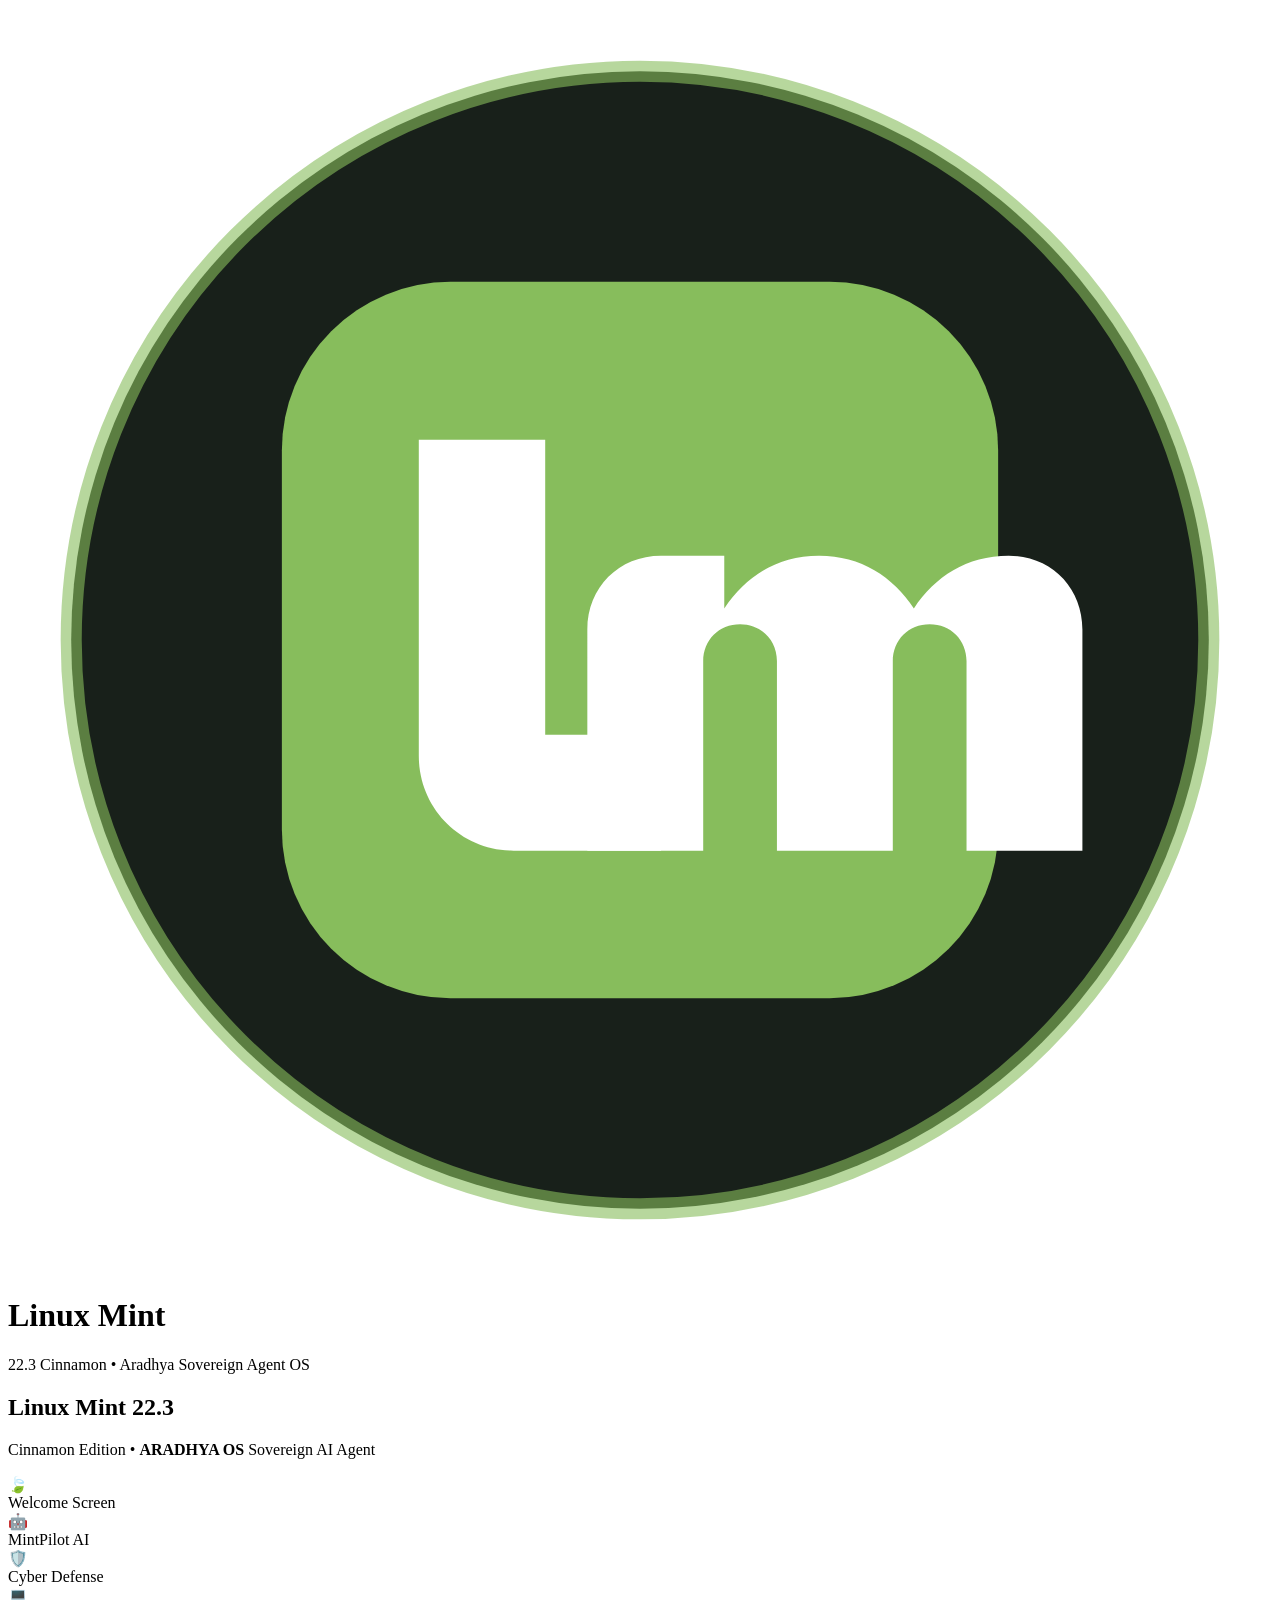
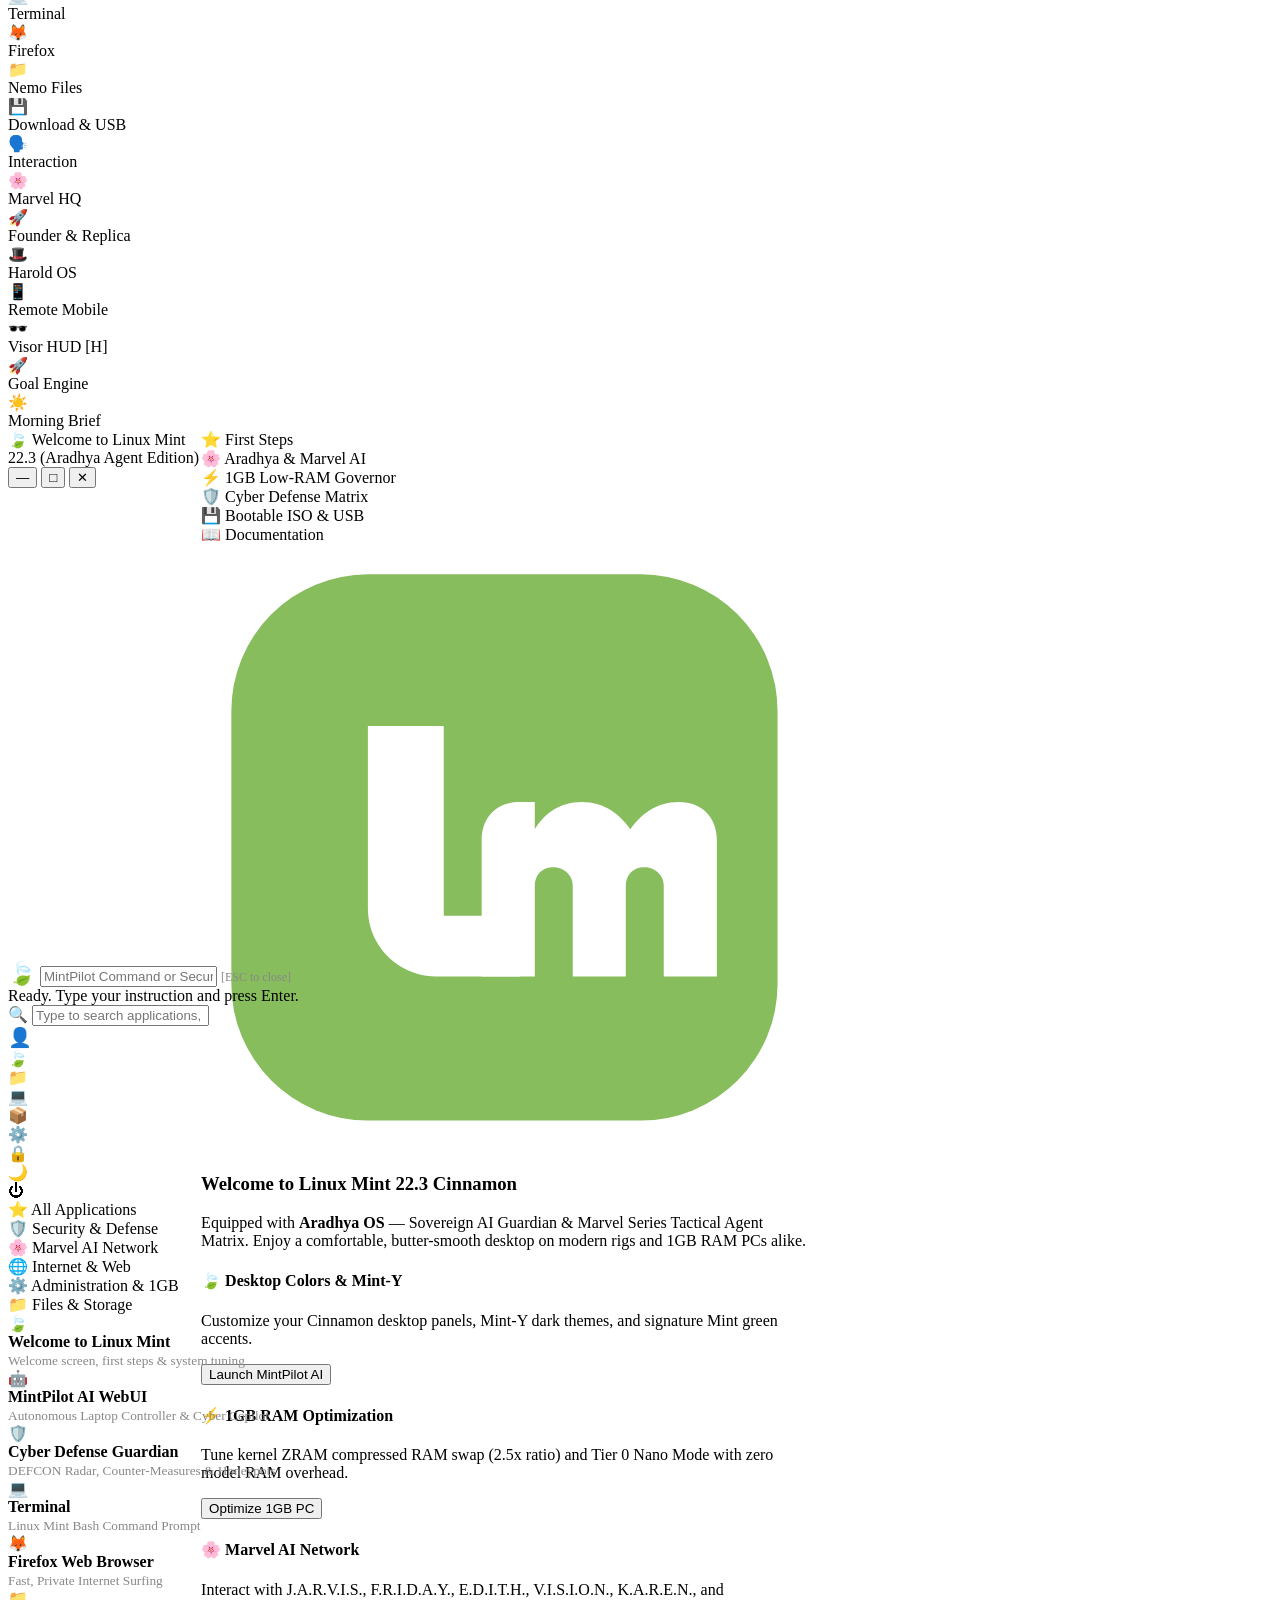
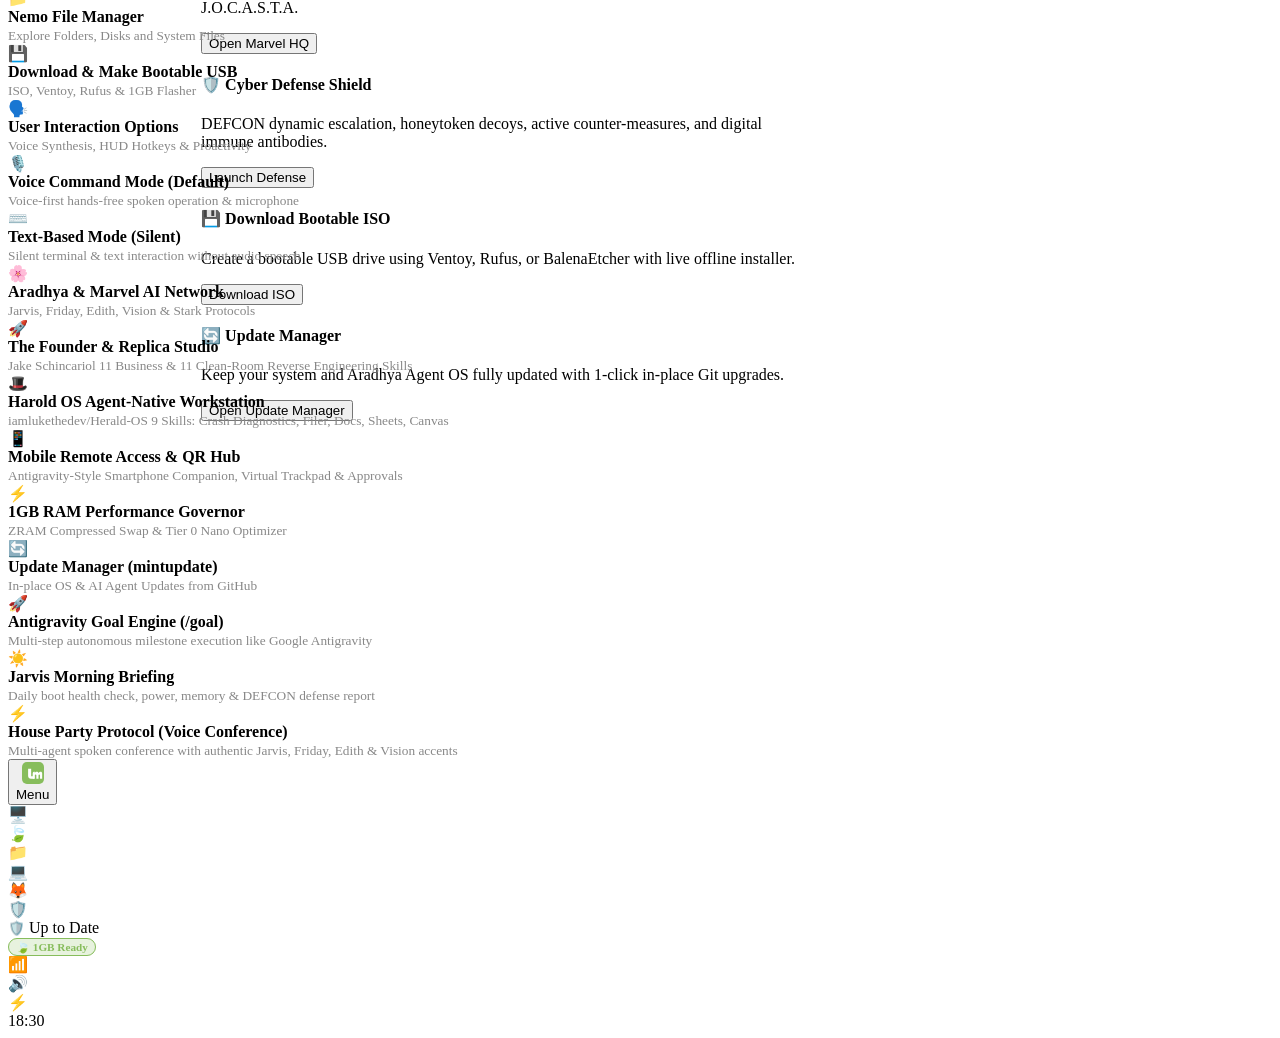
==== commit ed94d92a: "feat: implement Antigravity goal engine, Marvel voice conference, Mobile Remote 2.0, and Stark audio" ====
--- a/agent/webui/static/index.html
+++ b/agent/webui/static/index.html
@@ -151,6 +151,14 @@
         <div class="icon-img">🕶️</div>
         <div class="icon-label">Visor HUD [H]</div>
       </div>
+      <div class="desktop-icon" onclick="AgentSimulator.openGoalModal()" title="Antigravity Autonomous Goal Engine (/goal)">
+        <div class="icon-img">🚀</div>
+        <div class="icon-label">Goal Engine</div>
+      </div>
+      <div class="desktop-icon" onclick="AgentSimulator.runMorningBriefing()" title="Jarvis Daily Morning Briefing">
+        <div class="icon-img">☀️</div>
+        <div class="icon-label">Morning Brief</div>
+      </div>
     </div>
 
     <!-- ==================== WINDOW 0: WELCOME TO LINUX MINT ==================== -->
@@ -2229,6 +2237,18 @@
           <span class="app-icon">🔄</span>
           <div><strong>Update Manager (mintupdate)</strong><br><small style="color:#888;">In-place OS & AI Agent Updates from GitHub</small></div>
         </div>
+        <div class="app-item" data-cat="admin" onclick="AgentSimulator.openGoalModal(); document.getElementById('startMenu').style.display='none';">
+          <span class="app-icon">🚀</span>
+          <div><strong>Antigravity Goal Engine (/goal)</strong><br><small style="color:#888;">Multi-step autonomous milestone execution like Google Antigravity</small></div>
+        </div>
+        <div class="app-item" data-cat="admin" onclick="AgentSimulator.runMorningBriefing(); document.getElementById('startMenu').style.display='none';">
+          <span class="app-icon">☀️</span>
+          <div><strong>Jarvis Morning Briefing</strong><br><small style="color:#888;">Daily boot health check, power, memory & DEFCON defense report</small></div>
+        </div>
+        <div class="app-item" data-cat="marvel" onclick="AgentSimulator.executeHousePartyCoordinated(); document.getElementById('startMenu').style.display='none';">
+          <span class="app-icon">⚡</span>
+          <div><strong>House Party Protocol (Voice Conference)</strong><br><small style="color:#888;">Multi-agent spoken conference with authentic Jarvis, Friday, Edith & Vision accents</small></div>
+        </div>
       </div>
     </div>
   </div>
